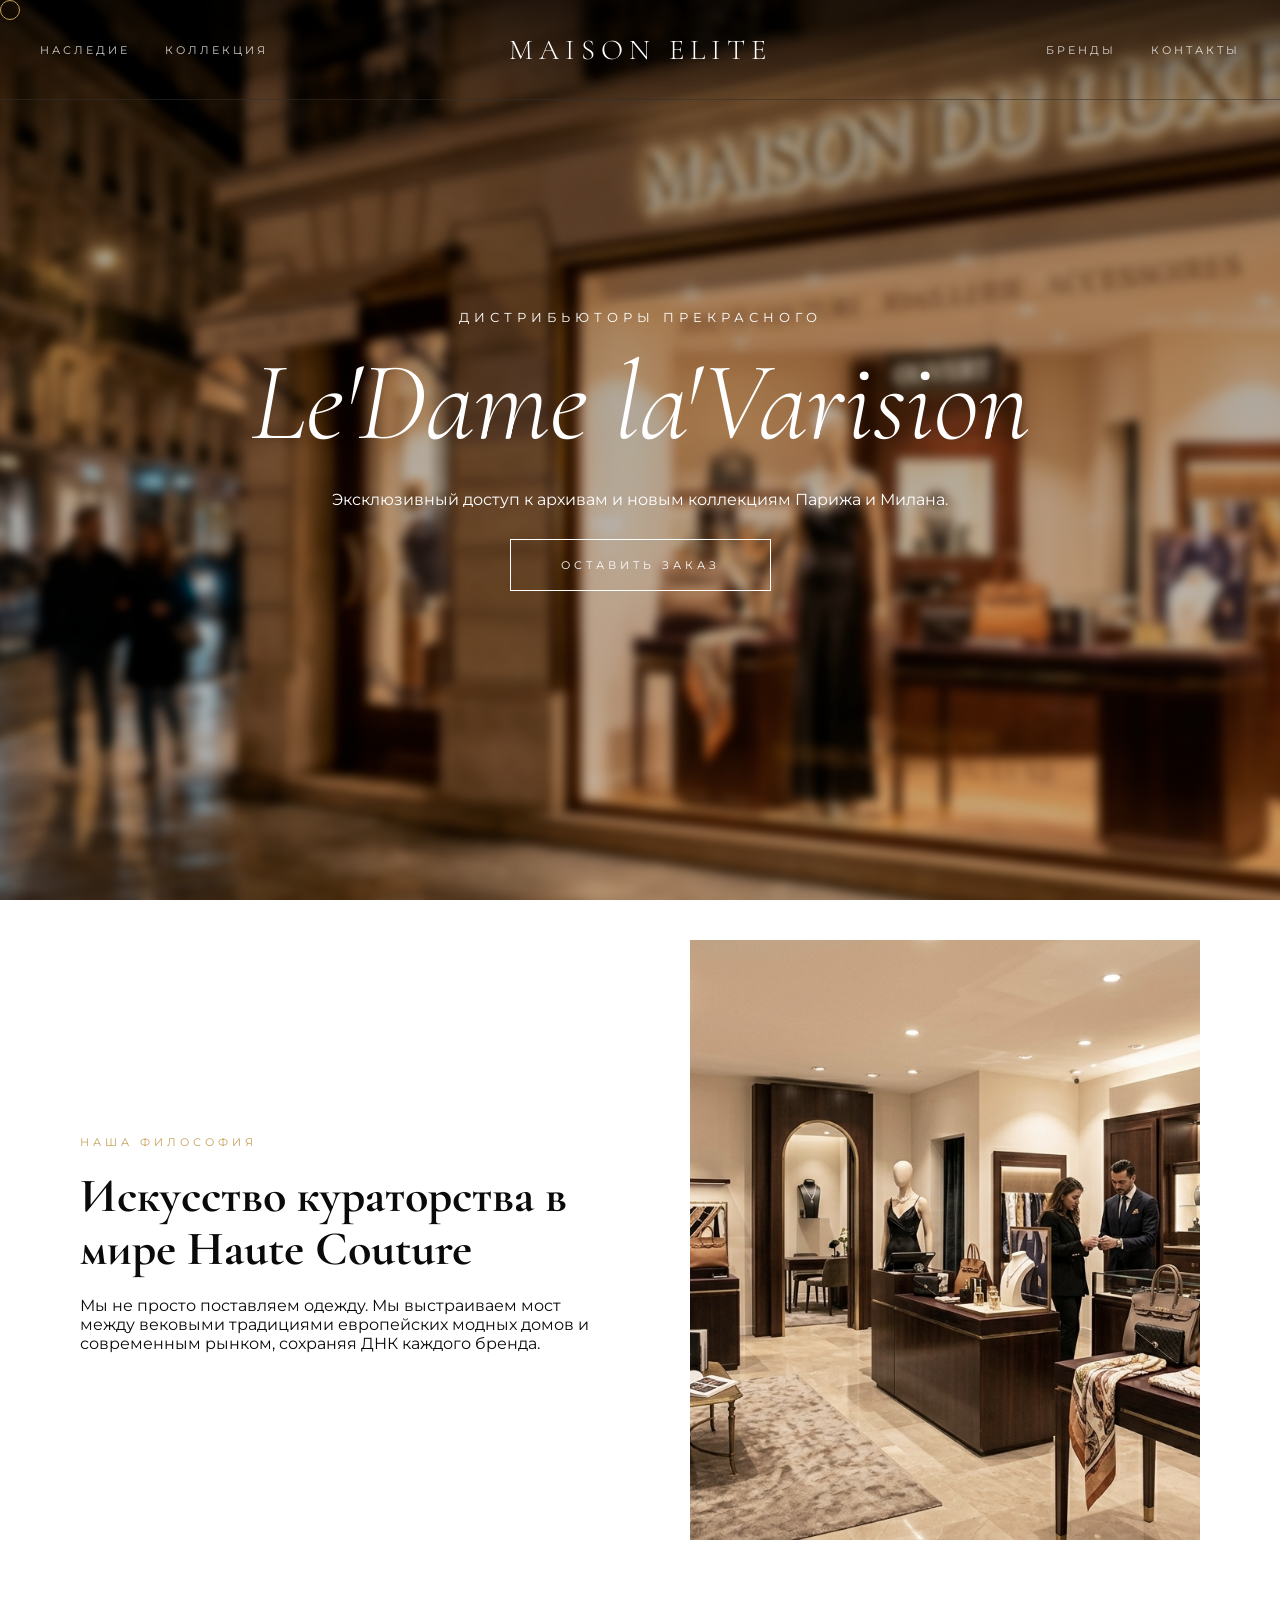
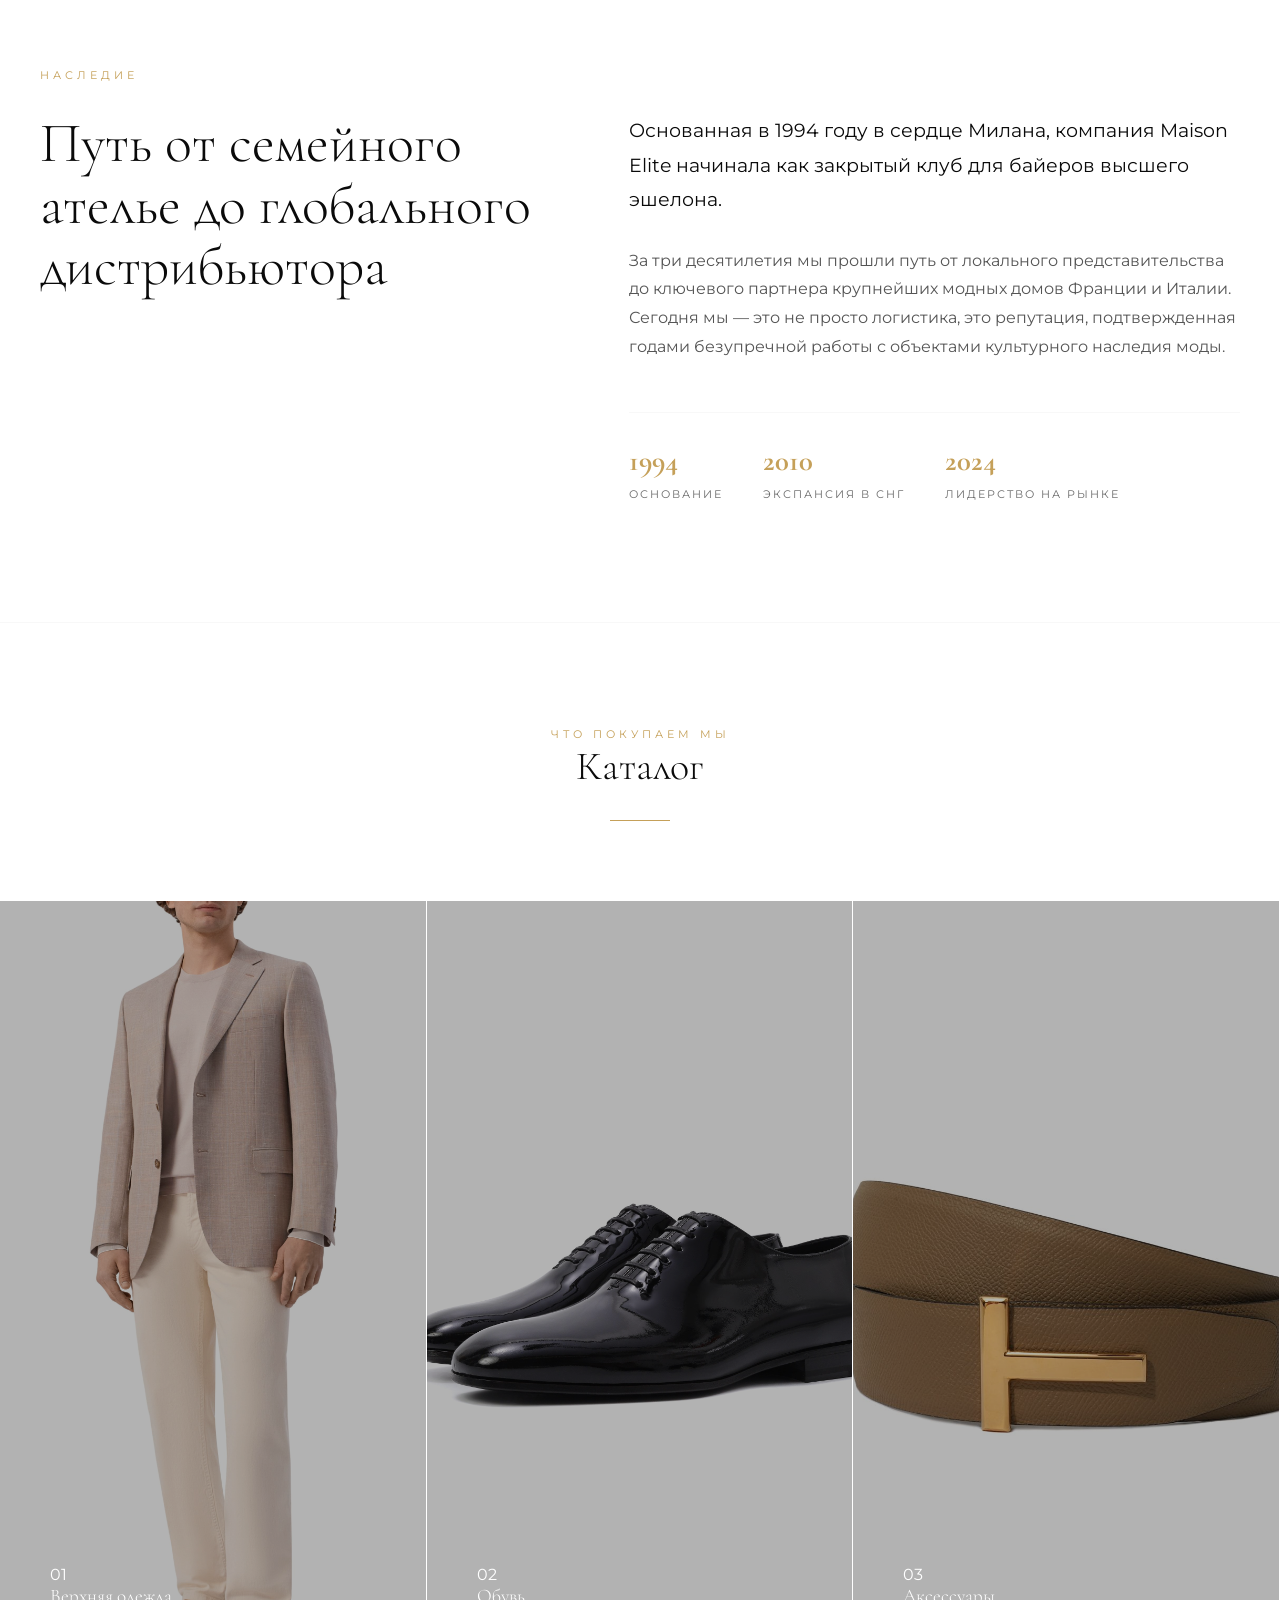
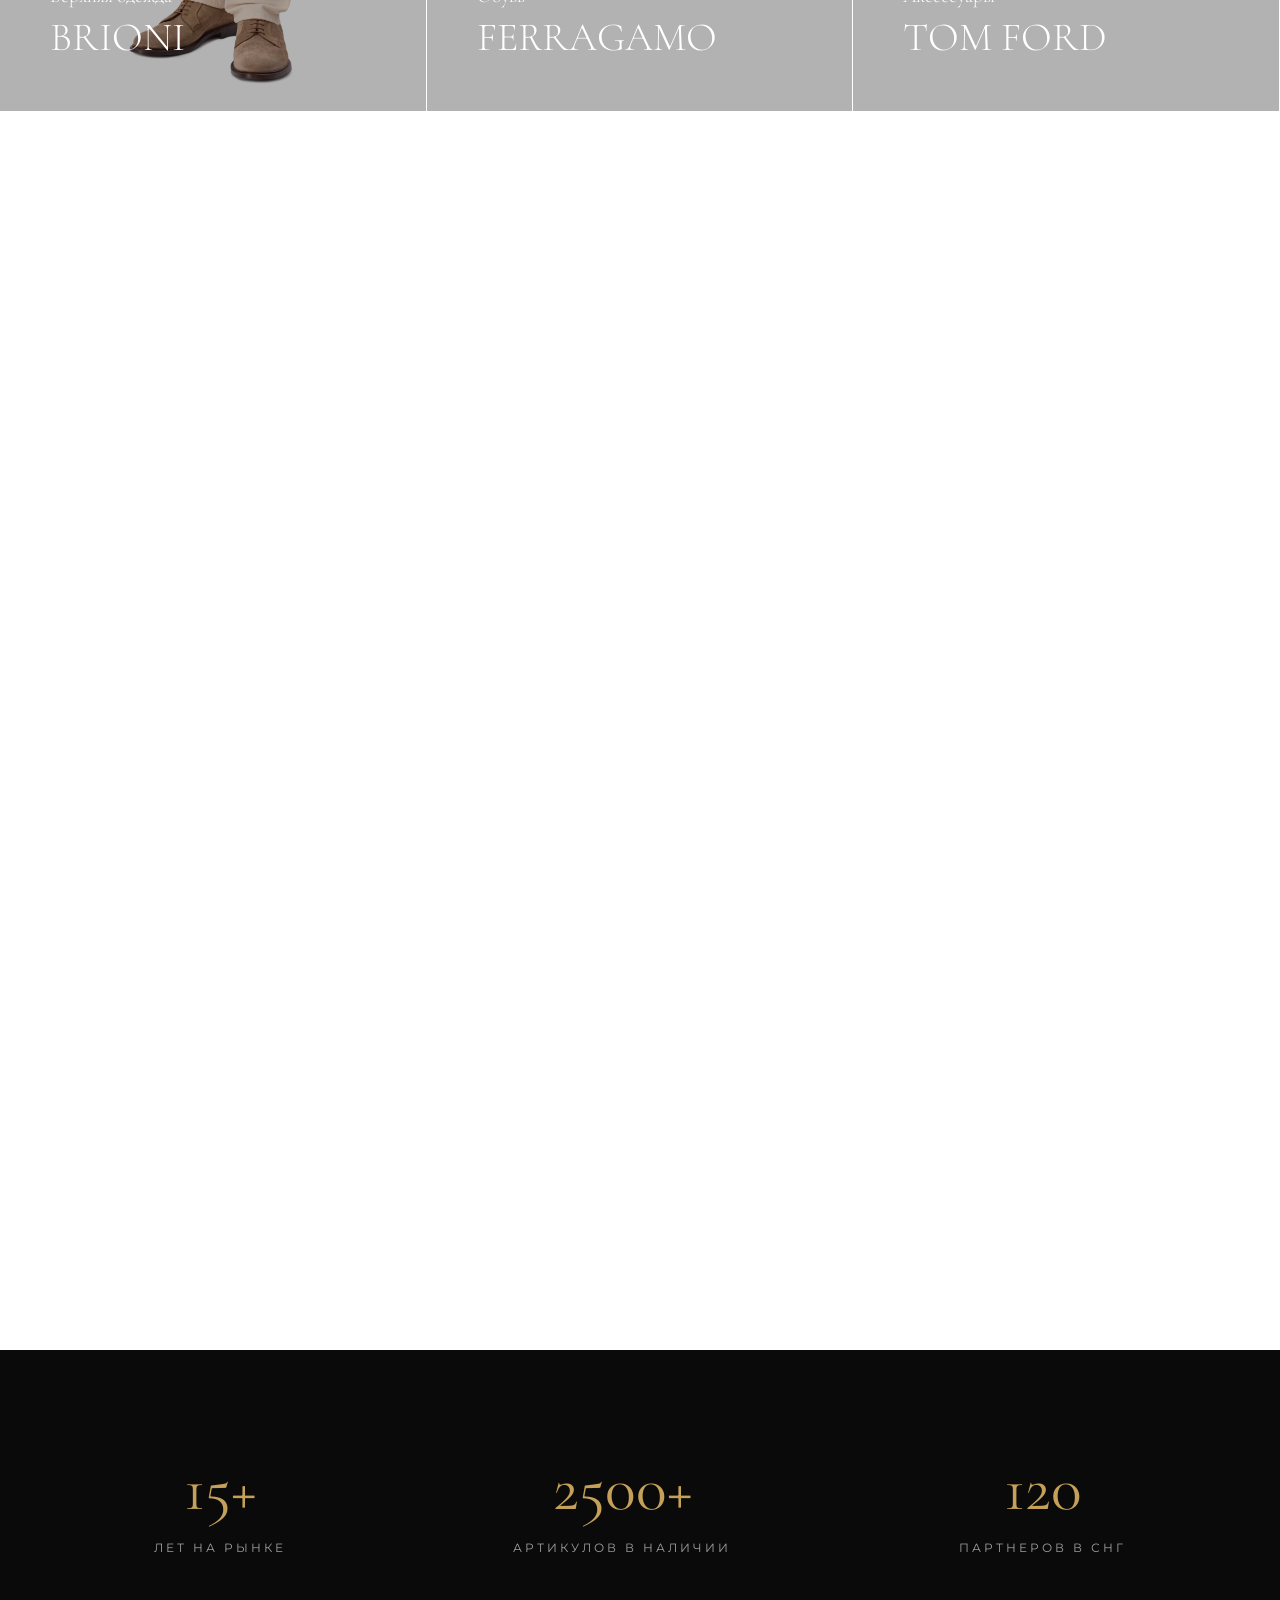
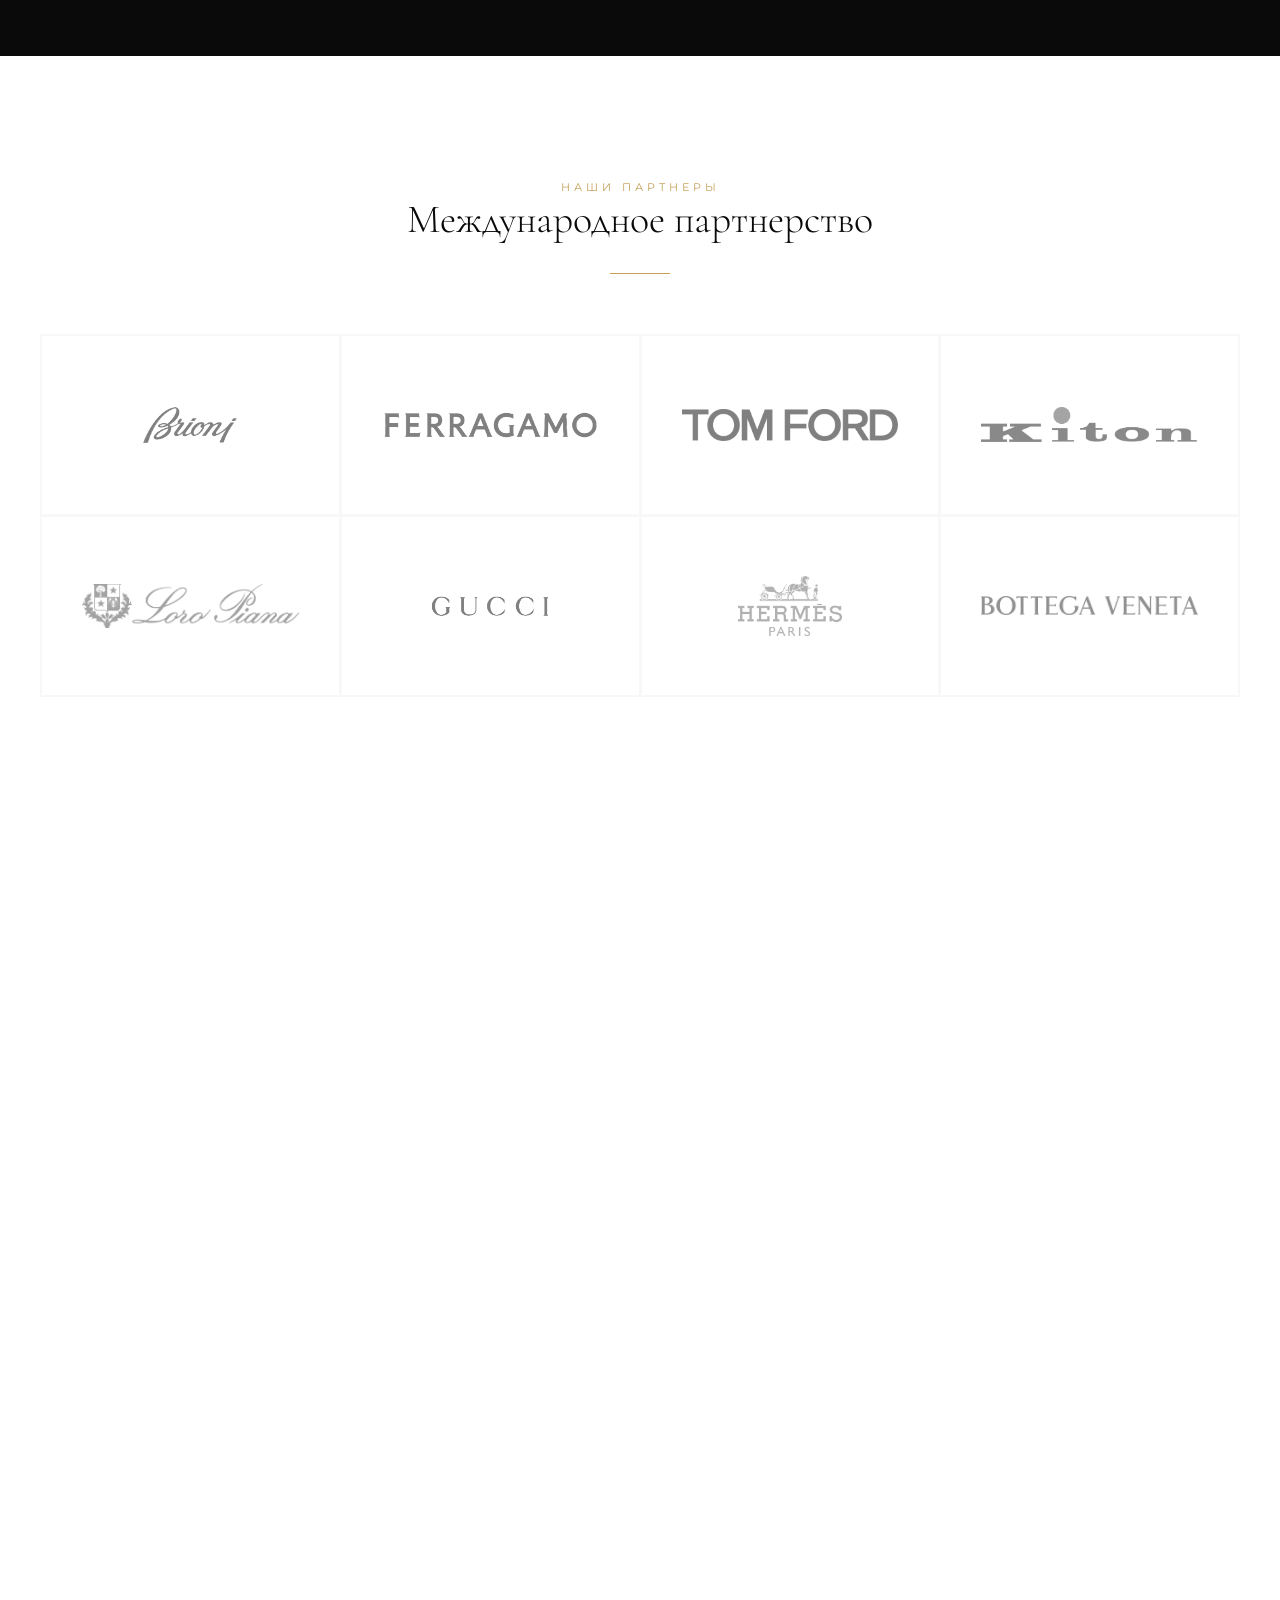
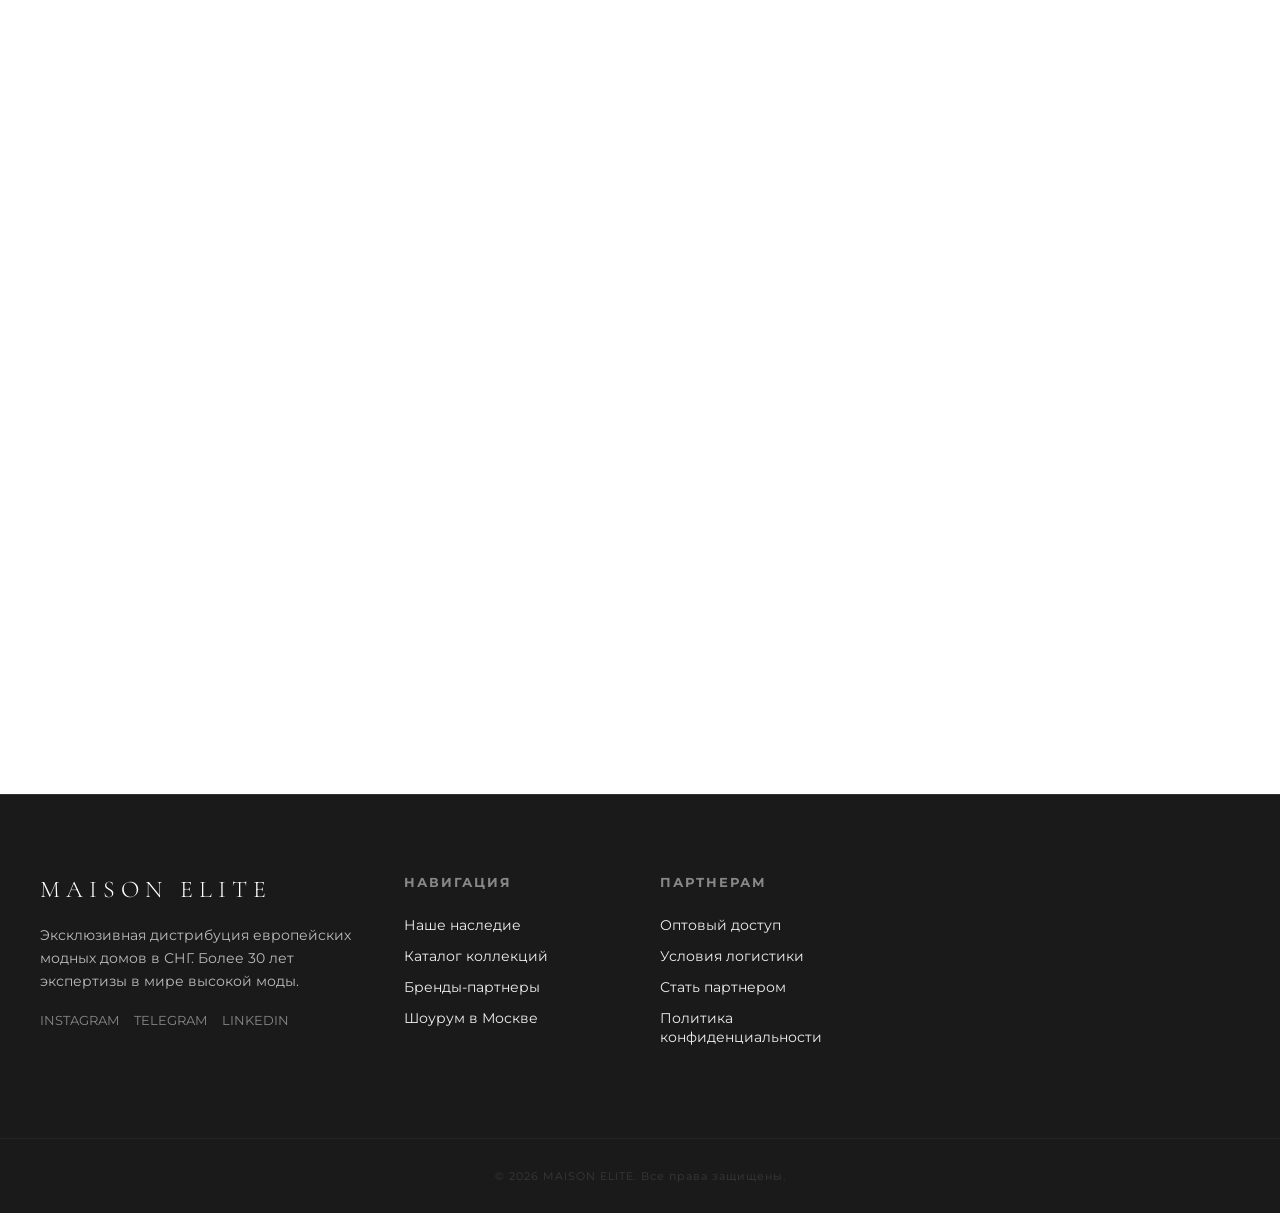
==== index.html @ f73a72f4 "added a phone link" ====
<!DOCTYPE html>
<html lang="ru">
<head>
    <meta charset="UTF-8">
    <meta name="viewport" content="width=device-width, initial-scale=1.0">
    <title>MAISON ELITE | Haute Couture Distribution</title>
    <link rel="stylesheet" href="css/style.css">
    <link href="https://fonts.googleapis.com/css2?family=Cormorant+Garamond:ital,wght@0,300;0,500;1,300&family=Montserrat:wght@200;300;400&display=swap" rel="stylesheet">
</head>
<body>

    <div class="cursor"></div>

<header class="header">
    <nav class="nav container">
        <div class="burger" id="burger">
            <span></span>
            <span></span>
        </div>

        <div class="nav-side nav-left-side">
            <a href="#heritage" class="nav-link">Наследие</a>
            <a href="#collections" class="nav-link">Коллекция</a>
        </div>
        
        <a href="#" class="logo">MAISON ELITE</a>
        
        <div class="nav-side nav-right-side">
            <a href="#brands" class="nav-link">Бренды</a>
            <a href="#contact-info" class="nav-link">Контакты</a>
        </div>

        <div class="mobile-menu" id="nav-menu">
            <a href="#heritage" class="nav-link">Наследие</a>
            <a href="#collections" class="nav-link">Коллекция</a>
            <a href="#brands" class="nav-link">Бренды</a>
            <a href="#contact-info" class="nav-link">Контакты</a>
        </div>
    </nav>
</header>

    <section class="hero">
        <div class="hero-bg"></div>
        <div class="hero-content">
            <span class="reveal-text">Дистрибьюторы прекрасного</span>
            <h1>Le'Dame la'Varision</h1>
            <p>Эксклюзивный доступ к архивам и новым коллекциям Парижа и Милана.</p>
            <a href="#contact" class="btn-outline">Оставить заказ</a>
        </div>
    </section>

    <section class="story container fade-in">
        <div class="story-grid">
            <div class="story-text">
                <span class="label">Наша философия</span>
                <h2>Искусство кураторства в мире Haute Couture</h2>
                <p>Мы не просто поставляем одежду. Мы выстраиваем мост между вековыми традициями европейских модных домов и современным рынком, сохраняя ДНК каждого бренда.</p>
            </div>
            <div class="story-image">
                <img src="img/showroom.png" alt="Fashion Atelier">
            </div>
        </div>
    </section>
    <section class="heritage fade-in" id="heritage">
        <div class="container">
            <div class="heritage-content">
                <span class="label">Наследие</span>
                <div class="heritage-grid">
                    <div class="heritage-title">
                        <h2>Путь от семейного ателье до глобального дистрибьютора</h2>
                    </div>
                    <div class="heritage-text">
                        <p class="lead">Основанная в 1994 году в сердце Милана, компания Maison Elite начинала как закрытый клуб для байеров высшего эшелона.</p>
                        <p>За три десятилетия мы прошли путь от локального представительства до ключевого партнера крупнейших модных домов Франции и Италии. Сегодня мы — это не просто логистика, это репутация, подтвержденная годами безупречной работы с объектами культурного наследия моды.</p>
                        <div class="heritage-years">
                            <div class="year-item">
                                <strong>1994</strong>
                                <span>Основание</span>
                            </div>
                            <div class="year-item">
                                <strong>2010</strong>
                                <span>Экспансия в СНГ</span>
                            </div>
                            <div class="year-item">
                                <strong>2024</strong>
                                <span>Лидерство на рынке</span>
                            </div>
                        </div>
                    </div>
                </div>
            </div>
        </div>
    </section>

    <section class="catalog-header container fade-in">
        <div class="section-title">
            <span class="label">ЧТО ПОКУПАЕМ МЫ</span>
            <h2>Каталог</h2>
            <div class="line"></div>
        </div>
    </section>

    <section id="collections" class="collections">
        <div class="collection-item">
            <div class="col-info">
                <span>01</span>
                <h2>Верхняя одежда</h2>
                <h3>Brioni</h3>
            </div>
            <div class="col-img" style="background-image: url('img/BrioniCostume01.jpg');"></div>
        </div>
        <div class="collection-item">
            <div class="col-info">
                <span>02</span>
                <h2>Обувь</h2>
                <h3>Ferragamo</h3>
            </div>
            <div class="col-img" style="background-image: url('img/FerragamoShoes.jpg');"></div>
        </div>
        <div class="collection-item">
            <div class="col-info">
                <span>03</span>
                <h2>Аксессуары</h2>
                <h3>Tom Ford</h3>
            </div>
            <div class="col-img" style="background-image: url('img/TomFortUdavka.jpg');"></div>
        </div>
    </section>

    <section class="services container fade-in">
                <div class="section-title">
            <span class="label">Преимущества</span>
            <h2>Причины выбрать нас</h2>
            <div class="line"></div>
        </div>
        <div class="services-grid">
            <div class="service-card">
                <span class="service-icon">П</span>
                <h4>Подлинность</h4>
                <p>Прямые контракты и 100% гарантия подлинности каждой единицы товара из последних коллекций.</p>
            </div>
            <div class="service-card">
                <span class="service-icon">Л</span>
                <h4>Логистика</h4>
                <p>Собственная логистическая сеть: бережная доставка из Европы до вашего склада за 14 дней.</p>
            </div>
            <div class="service-card">
                <span class="service-icon">П</span>
                <h4>Поддержка</h4>
                <p>Персональный байер-менеджер и помощь в формировании ассортиментной матрицы для вашего бутика.</p>
            </div>
        </div>
    </section>
    <section class="testimonials container fade-in">
        <div class="section-title">
            <span class="label">B2B Репутация</span>
            <h2>Отзывы наших партнеров</h2>
            <div class="line"></div>
        </div>
        <div class="testimonials-grid">
            <div class="testimonial-card">
                <div class="quote-icon">“</div>
                <p class="testimonial-text">Сотрудничаем с Maison Elite более пяти лет. Для нашего бутика критически важна скорость поставки новых коллекций и безупречное состояние товара. Команда ни разу не подвела по срокам.</p>
                <div class="testimonial-author">
                    <strong>Александр Верник</strong>
                    <span>CEO, Boutique de Luxe (Алматы)</span>
                </div>
            </div>

            <div class="testimonial-card">
                <div class="quote-icon">“</div>
                <p class="testimonial-text">Maison Elite — единственный дистрибьютор, предоставивший нам полный прозрачный цикл документов по архивам Tom Ford. Это уровень доверия, который редко встретишь на текущем рынке.</p>
                <div class="testimonial-author">
                    <strong>Елена Громова</strong>
                    <span>Байер, Fashion Avenue (Москва)</span>
                </div>
            </div>

            <div class="testimonial-card">
                <div class="quote-icon">“</div>
                <p class="testimonial-text">Благодаря персональному сопровождению мы смогли полностью перестроить ассортиментную матрицу. Продажи выросли на 40% за первый сезон работы по контракту.</p>
                <div class="testimonial-author">
                    <strong>Марк Штольц</strong>
                    <span>Владелец сети Elegance (Минск)</span>
                </div>
            </div>
        </div>
    </section>
    <section class="stats fade-in">
        <div class="container stats-wrapper">
            <div class="stat-item">
                <span class="stat-num">15+</span>
                <span class="stat-desc">Лет на рынке</span>
            </div>
            <div class="stat-item">
                <span class="stat-num">2500+</span>
                <span class="stat-desc">Артикулов в наличии</span>
            </div>
            <div class="stat-item">
                <span class="stat-num">120</span>
                <span class="stat-desc">Партнеров в СНГ</span>
            </div>
        </div>
    </section>

    <section class="brands container fade-in" id="brands">
        <div class="section-title">
            <span class="label">Наши партнеры</span>
            <h2>Международное партнерство</h2>
            <div class="line"></div>
        </div>
        <div class="brand-grid">
            <div class="brand-item">
                <img src="img/Logos/BrioniLogo.png" alt="Brioni" class="brand-logo">
            </div>
            <div class="brand-item">
                <img src="img/Logos/FerragamoLogo.png" alt="Ferragamo" class="brand-logo">
            </div>
            <div class="brand-item">
                <img src="img/Logos/TomFortLogo.png" alt="Tom Ford" class="brand-logo">
            </div>
            <div class="brand-item">
                <img src="img/Logos/KitonLogo.png" alt="Kiton" class="brand-logo">
            </div>
            <div class="brand-item">
                <img src="img/Logos/LoroPianaLogo.png" alt="Loro Piana" class="brand-logo">
            </div>
            <div class="brand-item">
                <img src="img/Logos/GucciLogo.png" alt="Gucci" class="brand-logo">
            </div>
            <div class="brand-item">
                <img src="img/Logos/LogoHermes.png" alt="Hermes" class="brand-logo">
            </div>
            <div class="brand-item">
                <img src="img/Logos/BottegaVenetaLogo.png" alt="Bottega Veneta" class="brand-logo">
            </div>
        </div>
    </section>
    <section id="contact-info" class="contacts container fade-in">
        <div class="contacts-grid">
            <div class="contacts-details">
                <span class="label">ШОУРУМ</span>
                <h2>Ждем вас в Москве</h2>
                <div class="contact-item-box">
                    <strong>Адрес</strong>
                    <p>ТЦ «Европолис», просп. Мира, 211, корп. 2, Москва</p>
                </div>
                <div class="contact-item-box">
                    <strong>Режим работы</strong>
                    <p>Ежедневно с 11:00 до 22:00</p>
                </div>
                <div class="contact-item-box">
                    <strong>Связь</strong>
                    <p><a href="tel:+79990000000" style="color: black; text-decoration: none;">+7 (999) 000-00-00</a><br>concierge@maison-elite.ru</p>
                </div>
            </div>
            <div class="map-wrapper">
                <div id="map" style="width: 100%; height: 100%;">
                    <script type="text/javascript" charset="utf-8" async src="https://api-maps.yandex.ru/services/constructor/1.0/js/?um=constructor%3A1226c06dd0ace6f4ce10243c6770631262b937975e9dd9e2a458d444d99174b7&amp;width=1025&amp;height=500&amp;lang=ru_RU&amp;scroll=true"></script>
                </div>
            </div>
        </div>
    </section>
    <section class="cta-section fade-in">
    <div class="cta-bg" style="background-image: url('img/cta_bg.png');"></div>
    <div class="container cta-content">
        <span class="label" style="color: var(--white);">Присоединиться к элите</span>
        <h2>Готовы расширить границы вашего бизнеса?</h2>
        <p>Станьте официальным партнером Maison Elite и получите доступ к эксклюзивным коллекциям текущего сезона</p>
        <button id="open-modal" class="btn-outline main-cta">
            Стать партнером
        </button>
    </div>
</section>
<footer class="footer">
        <div class="container footer-content">
            <div class="footer-column info">
                <a href="#" class="logo">MAISON ELITE</a>
                <p>Эксклюзивная дистрибуция европейских модных домов в СНГ. Более 30 лет экспертизы в мире высокой моды.</p>
                <div class="social-links">
                    <a href="#">Instagram</a>
                    <a href="#">Telegram</a>
                    <a href="#">LinkedIn</a>
                </div>
            </div>

            <div class="footer-column links">
                <h4>Навигация</h4>
                <ul>
                    <li><a href="#heritage">Наше наследие</a></li>
                    <li><a href="#collections">Каталог коллекций</a></li>
                    <li><a href="#brands">Бренды-партнеры</a></li>
                    <li><a href="#contact-info">Шоурум в Москве</a></li>
                </ul>
            </div>

            <div class="footer-column links">
                <h4>Партнерам</h4>
                <ul>
                    <li><a href="#contact">Оптовый доступ</a></li>
                    <li><a href="#">Условия логистики</a></li>
                    <li><a href="#">Стать партнером</a></li>
                    <li><a href="#">Политика конфиденциальности</a></li>
                </ul>
            </div>
        </div>

        <div class="footer-bottom">
            <div class="container">
                <p>&copy; 2026 MAISON ELITE. Все права защищены.</p>
            </div>
        </div>
    </footer>

    <div class="modal-overlay" id="modal-overlay">
    <div class="modal-content">
        <button class="modal-close" id="modal-close">&times;</button>
        <span class="label">Форма регистрации</span>
        <h2 style="font-family: var(--serif); margin-bottom: 30px;">Стать партнером</h2>
        
        <form class="modal-form">
            <input type="text" placeholder="Фамилия" required>
            <input type="text" placeholder="Имя" required>
            <input type="text" placeholder="Отчество" required>
            <input type="email" placeholder="Электронная почта" required>
            <input type="text" placeholder="ОГРН или номер ИП" required>
            
            <div class="checkbox-wrapper">
                <input type="checkbox" id="fz152" required>
                <label for="fz152">Согласен на обработку персональных данных (152-ФЗ)</label>
            </div>
            
            <button type="submit" class="btn-outline" style="background: var(--black); width: 100%;">Отправить данные</button>
        </form>
    </div>
</div>
</body>
    <script src="js/script.js"></script>
</html>
---- css/style.css ----
:root {
    --black: #0a0a0a;
    --white: #ffffff;
    --gold: #c5a059;
    --gray: #f8f8f8;
    --border: rgba(0,0,0,0.1);
    --serif: 'Cormorant Garamond', serif;
    --sans: 'Montserrat', sans-serif;
}

* {
    margin: 0;
    padding: 0;
    box-sizing: border-box;
    cursor: none;
}

html {
    scroll-behavior: smooth;
}

body {
    background-color: var(--white);
    color: var(--black);
    font-family: var(--sans);
    overflow-x: hidden;
}

.container {
    max-width: 1400px;
    margin: 0 auto;
    padding: 0 40px;
}

/* Custom Cursor */
.cursor {
    width: 20px;
    height: 20px;
    border: 1px solid var(--gold);
    border-radius: 50%;
    position: fixed;
    pointer-events: none;
    z-index: 9999;
    transition: transform 0.1s ease;
}

/* Header */
.header {
    height: 100px;
    display: flex;
    align-items: center;
    position: fixed;
    width: 100%;
    z-index: 1000;
    border-bottom: 1px solid rgba(255,255,255,0.1);
    background: linear-gradient(to bottom, rgba(0,0,0,0.5), transparent);
}

/* Навигация десктоп */
.nav {
    display: flex;
    justify-content: space-between;
    align-items: center;
    width: 100%;
}
.nav-side {
    display: flex;
    align-items: center;
    flex: 1; /* Распределяет пространство поровну слева и справа */
}

.nav-right-side {
    justify-content: flex-end; /* Прижимает правые ссылки к правому краю */
}

.nav-left-side .nav-link {
    padding-left: 0;
    padding-right: 35px; /* Отступ справа для левых ссылок */
}

.nav-right-side .nav-link {
    padding-left: 35px; /* Отступ слева для правых ссылок */
}

.logo {
    font-family: var(--serif);
    font-size: 1.8rem;
    letter-spacing: 6px;
    text-decoration: none;
    color: var(--white);
    font-weight: 300;
}

.nav-link {
    color: var(--white);
    text-decoration: none;
    text-transform: uppercase;
    font-size: 0.7rem;
    letter-spacing: 3px;
    opacity: 0.8;
    transition: 0.3s;
    padding-left: 35px;
}

.nav-link:hover { opacity: 1; }

/* Базовые правки навигации */
.burger {
    display: none;
    cursor: pointer;
    flex-direction: column;
    gap: 6px;
    z-index: 1001;
}

.burger span {
    display: block;
    width: 25px;
    height: 1px;
    background-color: #fff;
    transition: 0.3s;
}

.mobile-menu {
    display: none;
}

/* Адаптив (992px и ниже) */
@media (max-width: 992px) {
    .nav-left-side, .nav-right-side {
        display: none; /* Скрываем раздельные части */
    }

    .burger {
        display: flex;
        order: 1;
    }

    .logo {
        order: 2;
        margin: 0 auto;
        transform: translateX(-20px); /* Компенсация ширины бургера для центровки */
    }

    .mobile-menu {
        display: flex;
        position: fixed;
        top: 0;
        right: -100%;
        width: 100%;
        height: 100vh;
        background: var(--black);
        flex-direction: column;
        align-items: center;
        justify-content: center;
        gap: 30px;
        transition: 0.5s cubic-bezier(0.16, 1, 0.3, 1);
        z-index: 1000;
    }

    .mobile-menu.active {
        right: 0;
    }

    .mobile-menu .nav-link {
        font-size: 1.5rem;
        padding: 0;
        opacity: 1;
        font-family: var(--serif);
    }
}

/* Hero */
.hero {
    height: 100vh;
    display: flex;
    align-items: center;
    justify-content: center;
    text-align: center;
    color: var(--white);
    position: relative;
    overflow: hidden;
}

.hero-bg {
    position: absolute;
    top: 0; left: 0; width: 100%; height: 100%;
    background: linear-gradient(rgba(0,0,0,0.4), rgba(0,0,0,0.2)), 
                url('../img/main.png') no-repeat center center/cover;
    transform: scale(1.1);
}

.hero-content {
    position: relative;
    z-index: 2;
}

.hero-content h1 {
    font-family: var(--serif);
    font-size: clamp(3rem, 10vw, 7rem);
    font-weight: 300;
    font-style: italic;
    margin-bottom: 20px;
}

.reveal-text {
    display: block;
    text-transform: uppercase;
    letter-spacing: 5px;
    font-size: 0.8rem;
    margin-bottom: 10px;
}

.btn-outline {
    margin-top: 30px;
    display: inline-block;
    padding: 18px 50px;
    border: 1px solid var(--white);
    color: var(--white);
    text-decoration: none;
    text-transform: uppercase;
    font-size: 0.7rem;
    letter-spacing: 4px;
    transition: 0.4s;
}

.btn-outline:hover {
    background: var(--white);
    color: var(--black);
}

/* Story Section */
.story {
    padding-top: 40px;
    padding-left: 80px;
    padding-right: 80px;
}

.story-grid {
    display: grid;
    grid-template-columns: 1fr 1fr;
    gap: 100px;
    align-items: center;
}

.story-text h2 {
    font-family: var(--serif);
    font-size: 3rem;
    line-height: 1.1;
    margin: 20px 0;
}

.label {
    text-transform: uppercase;
    font-size: 0.7rem;
    color: var(--gold);
    letter-spacing: 4px;
}

.story-image img {
    width: 100%;
    height: 600px;
    object-fit: cover;
    filter: grayscale(20%);
}

/* Catalog Header */
.catalog-header {
    padding: 100px 40px 50px;
    text-align: center;
}

/* Collections Grid */
.collections {
    display: flex;
    height: 90vh;
}

.collection-item {
    flex: 1;
    position: relative;
    overflow: hidden;
    border-right: 1px solid rgba(255,255,255,0.1);
    transition: all 0.8s cubic-bezier(0.16, 1, 0.3, 1);
}

.collection-item:hover { flex: 1.5; }

.col-img {
    position: absolute;
    width: 100%; height: 100%;
    background-size: cover;
    background-position: center;
    filter: brightness(0.7);
    transition: 1.2s;
}

.collection-item:hover .col-img { transform: scale(1.05); filter: brightness(0.9); }

.col-info {
    position: absolute;
    bottom: 50px; left: 50px;
    z-index: 10;
    color: white;
}

.col-info h2 { font-family: var(--serif); font-size: 1.2rem; font-weight: 300; margin-bottom: 5px; }
.col-info h3 { font-family: var(--serif); font-size: 2.5rem; font-weight: 300; text-transform: uppercase; }

/* Services Section */
.services {
    padding: 80px 40px;
}

.services-grid {
    display: grid;
    grid-template-columns: repeat(3, 1fr);
    gap: 80px;
}

.service-card {
    text-align: center;
}

.service-icon {
    font-family: var(--serif);
    font-size: 2.5rem;
    color: var(--gold);
    margin-bottom: 25px;
    display: block;
}

.service-card h4 {
    text-transform: uppercase;
    letter-spacing: 2px;
    margin-bottom: 20px;
    font-weight: 400;
}

.service-card p {
    font-size: 0.9rem;
    color: #666;
    line-height: 1.8;
}

/* Stats Section */
.stats {
    background: var(--black);
    color: var(--white);
    padding: 100px 0;
}

.stats-wrapper {
    display: flex;
    justify-content: space-around;
}

.stat-item {
    text-align: center;
}

.stat-num {
    display: block;
    font-family: var(--serif);
    font-size: 4rem;
    color: var(--gold);
    margin-bottom: 10px;
}

.stat-desc {
    text-transform: uppercase;
    font-size: 0.75rem;
    letter-spacing: 3px;
    opacity: 0.6;
}

/* Brands */
.brands { padding: 120px 40px; text-align: center; }
.section-title h2 { font-family: var(--serif); font-size: 2.5rem; font-weight: 300; }
.section-title .line { width: 60px; height: 1px; background: var(--gold); margin: 30px auto; }

.brand-grid {
    display: grid;
    grid-template-columns: repeat(4, 1fr);
    margin-top: 60px;
}

.brand-item {
    padding: 60px 20px;
    border: 1px solid var(--gray);
    font-family: var(--serif);
    font-size: 1.1rem;
    color: #999;
    transition: 0.4s;
    letter-spacing: 2px;
}

.brand-item:hover { color: var(--black); background: var(--gray); }

/* Footer */
.footer {
    background-color: #1a1a1a;
    color: #fff;
    padding: 80px 0 30px;
    border-top: 1px solid #333;
}

.footer-content {
    display: grid;
    grid-template-columns: 1.5fr 1fr 1fr 1.5fr;
    gap: 40px;
    margin-bottom: 60px;
}

.footer-column h4 {
    font-family: 'Montserrat', sans-serif;
    font-size: 0.8rem;
    text-transform: uppercase;
    letter-spacing: 2px;
    margin-bottom: 25px;
    color: #888;
}

.footer-column .logo {
    font-size: 1.5rem;
    color: #fff;
    margin-bottom: 20px;
    display: block;
}

.footer-column p {
    font-size: 0.9rem;
    line-height: 1.6;
    color: #bbb;
}

.footer-column ul {
    list-style: none;
    padding: 0;
}

.footer-column ul li {
    margin-bottom: 12px;
}

.footer-column ul li a {
    color: #eee;
    text-decoration: none;
    font-size: 0.9rem;
    transition: color 0.3s;
}

.footer-column ul li a:hover {
    color: var(--gold, #c5a059); /* Если у вас есть переменная для золотого цвета */
}

.social-links {
    margin-top: 20px;
    display: flex;
    gap: 15px;
}

.social-links a {
    color: #888;
    font-size: 0.8rem;
    text-decoration: none;
    text-transform: uppercase;
}

.footer-bottom {
    border-top: 1px solid #333;
    padding-top: 30px;
    text-align: center;
    font-size: 0.8rem;
    color: #666;
}

/* Адаптив для футера */
@media (max-width: 992px) {
    .footer-content {
        grid-template-columns: 1fr 1fr;
    }
}

@media (max-width: 576px) {
    .footer-content {
        grid-template-columns: 1fr;
    }
}

.footer h3 { font-family: var(--serif); font-size: 2.5rem; font-weight: 300; margin-bottom: 15px; }

.contact-form {
    margin: 60px auto;
    max-width: 500px;
    display: flex;
    flex-direction: column;
    gap: 30px;
}

.contact-form input {
    background: transparent;
    border: none;
    border-bottom: 1px solid #333;
    padding: 15px;
    color: white;
    text-align: center;
    font-family: var(--sans);
    outline: none;
    transition: 0.3s;
}

.contact-form input:focus { border-bottom-color: var(--gold); }

.contact-form button {
    background: var(--gold);
    border: none;
    padding: 20px;
    color: white;
    text-transform: uppercase;
    letter-spacing: 3px;
    cursor: pointer;
    transition: 0.4s;
}
/* Heritage Section */
.heritage {
    padding: 120px 0;
    background-color: var(--white);
    border-bottom: 1px solid var(--gray);
}

.heritage-grid {
    display: grid;
    grid-template-columns: 1fr 1.2fr;
    gap: 80px;
    margin-top: 30px;
}

.heritage-title h2 {
    font-family: var(--serif);
    font-size: 3.5rem;
    line-height: 1.1;
    font-weight: 300;
}

.heritage-text p {
    font-size: 1rem;
    line-height: 1.8;
    color: #555;
    margin-bottom: 20px;
}

.heritage-text .lead {
    font-size: 1.2rem;
    color: var(--black);
    font-weight: 400;
    margin-bottom: 30px;
}

.heritage-years {
    display: flex;
    gap: 40px;
    margin-top: 50px;
    padding-top: 30px;
    border-top: 1px solid var(--gray);
}

.year-item strong {
    display: block;
    font-family: var(--serif);
    font-size: 1.8rem;
    color: var(--gold);
    margin-bottom: 5px;
}

.year-item span {
    text-transform: uppercase;
    font-size: 0.7rem;
    letter-spacing: 2px;
    opacity: 0.6;
}

/* Адаптив для Heritage */
@media (max-width: 992px) {
    .heritage-grid {
        grid-template-columns: 1fr;
        gap: 40px;
    }
    .heritage-title h2 {
        font-size: 2.5rem;
    }
    .heritage-years {
        flex-wrap: wrap;
        gap: 30px;
    }
}
/* Контакты и Карта */
.contacts {
    padding: 120px 40px;
    border-top: 1px solid var(--gray);
}

.contacts-grid {
    display: grid;
    grid-template-columns: 1fr 1.5fr;
    gap: 80px;
    align-items: center;
}

.contacts-details h2 {
    font-family: var(--serif);
    font-size: 3rem;
    font-weight: 300;
    margin: 20px 0 40px;
}

.contact-item-box {
    margin-bottom: 30px;
}

.contact-item-box strong {
    display: block;
    text-transform: uppercase;
    font-size: 0.7rem;
    letter-spacing: 2px;
    color: var(--gold);
    margin-bottom: 8px;
}

.contact-item-box p {
    font-size: 1rem;
    line-height: 1.6;
    color: var(--black);
}

.map-wrapper {
    height: 500px;
    position: relative;
    overflow: hidden;
    /* Эффект стилизации карты под Luxury стиль */
    filter: grayscale(1) invert(0.9) contrast(1.2); 
    transition: filter 0.5s ease;
}

.map-wrapper:hover {
    filter: grayscale(0.5) invert(0) contrast(1);
}

/* Адаптив для контактов */
@media (max-width: 992px) {
    .contacts-grid {
        grid-template-columns: 1fr;
        gap: 50px;
    }
    
    .map-wrapper {
        height: 350px;
    }
    
    .contacts-details h2 {
        font-size: 2.2rem;
    }
}
/* Brands Section Redesign */
.brands {
    padding: 120px 40px;
    text-align: center;
}

.brand-grid {
    display: grid;
    /* Делаем 4 колонки, которые на планшетах станут 2, а на мобилках 1 */
    grid-template-columns: repeat(4, 1fr);
    gap: 1px; /* Тонкая линия разделения */
    background-color: var(--gray); /* Цвет линий сетки */
    border: 1px solid var(--gray);
    margin-top: 60px;
}

.brand-item {
    background-color: var(--white);
    height: 180px;
    display: flex;
    align-items: center;
    justify-content: center;
    padding: 40px;
    transition: all 0.5s ease;
}

.brand-logo {
    max-width: 100%;
    max-height: 60px;
    object-fit: contain;
    /* Начальное состояние: ЧБ и полупрозрачность */
    filter: grayscale(1) opacity(0.5);
    transition: all 0.5s ease;
}

/* Эффект при наведении на ячейку */
.brand-item:hover {
    background-color: #fcfcfc;
    box-shadow: inset 0 0 20px rgba(0,0,0,0.02);
}

/* Эффект для логотипа при наведении */
.brand-item:hover .brand-logo {
    filter: grayscale(0) opacity(1);
    transform: scale(1.05);
}

/* Testimonials Section */
.testimonials {
    padding: 100px 40px;
}

.testimonials-grid {
    display: grid;
    grid-template-columns: repeat(3, 1fr);
    gap: 30px;
    margin-top: 50px;
}

.testimonial-card {
    background: #fdfdfd;
    padding: 40px;
    border: 1px solid var(--gray);
    display: flex;
    flex-direction: column;
    justify-content: space-between;
    transition: transform 0.3s ease, box-shadow 0.3s ease;
}

.testimonial-card:hover {
    transform: translateY(-10px);
    box-shadow: 0 15px 30px rgba(0,0,0,0.05);
}

.quote-icon {
    font-family: var(--serif);
    font-size: 4rem;
    color: var(--gold);
    line-height: 1;
    margin-bottom: 10px;
}

.testimonial-text {
    font-style: italic;
    font-size: 1rem;
    line-height: 1.7;
    color: #444;
    margin-bottom: 30px;
}

.testimonial-author strong {
    display: block;
    font-size: 0.9rem;
    text-transform: uppercase;
    letter-spacing: 1px;
}

.testimonial-author span {
    font-size: 0.8rem;
    color: #888;
}

/* Адаптивность */
@media (max-width: 992px) {
    .testimonials-grid {
        grid-template-columns: 1fr;
    }
    .testimonial-card {
        padding: 30px;
    }
}

/* Адаптив для сетки */
@media (max-width: 992px) {
    .brand-grid {
        grid-template-columns: repeat(2, 1fr);
    }
}

@media (max-width: 480px) {
    .brand-grid {
        grid-template-columns: 1fr;
    }
    .brand-item {
        height: 140px;
    }
}

.contact-form button:hover { background: #b08d4a; }

.footer-bottom { margin-top: 80px; opacity: 0.4; font-size: 0.7rem; letter-spacing: 1px; }

/* Adaptive */
@media (max-width: 992px) {
    .story-grid { grid-template-columns: 1fr; gap: 50px; }
    .collections { flex-direction: column; height: auto; }
    .collection-item { height: 450px; }
    .services-grid { grid-template-columns: 1fr; gap: 60px; }
    .stats-wrapper { flex-direction: column; gap: 60px; }
    .brand-grid { grid-template-columns: repeat(2, 1fr); }
    .nav-side { display: none; }
    * { cursor: auto; }
    .cursor { display: none; }
}

/* Modal Styles */
.modal-overlay {
    position: fixed;
    top: 0; left: 0; width: 100%; height: 100%;
    background: rgba(0,0,0,0.8);
    display: none; /* Скрыто по умолчанию */
    justify-content: center;
    align-items: center;
    z-index: 2000;
    backdrop-filter: blur(5px);
}

.modal-content {
    background: var(--white);
    padding: 60px;
    width: 100%;
    max-width: 500px;
    position: relative;
    animation: modalFadeIn 0.5s ease;
}

@keyframes modalFadeIn {
    from { opacity: 0; transform: translateY(-20px); }
    to { opacity: 1; transform: translateY(0); }
}

.modal-close {
    position: absolute;
    top: 20px; right: 20px;
    background: none; border: none;
    font-size: 2rem; cursor: pointer;
    color: var(--black);
}

.modal-form {
    display: flex;
    flex-direction: column;
    gap: 15px;
}

.modal-form input[type="text"],
.modal-form input[type="email"] {
    width: 100%;
    padding: 12px;
    border: none;
    border-bottom: 1px solid var(--border);
    font-family: var(--sans);
    outline: none;
}

.modal-form input:focus { border-bottom-color: var(--gold); }

.checkbox-wrapper {
    display: flex;
    align-items: flex-start;
    gap: 10px;
    margin: 15px 0;
    font-size: 0.75rem;
    color: #666;
}

.checkbox-wrapper input { margin-top: 3px; }

/* Новая секция CTA */
.cta-section {
    position: relative;
    padding: 150px 0;
    text-align: center;
    color: var(--white);
    overflow: hidden;
    margin: 80px 0;
}

.cta-bg {
    position: absolute;
    top: 0; left: 0; width: 100%; height: 100%;
    background-size: cover;
    background-position: center;
    background-attachment: fixed; /* Эффект параллакса */
    filter: brightness(0.4);
    z-index: 1;
}

.cta-content {
    position: relative;
    z-index: 2;
    max-width: 800px;
    margin: 0 auto;
}

.cta-content h2 {
    font-family: var(--serif);
    font-size: clamp(2.5rem, 5vw, 4rem);
    margin: 25px 0;
    line-height: 1.1;
}

.cta-content p {
    font-size: 1.1rem;
    opacity: 0.8;
    margin-bottom: 40px;
    letter-spacing: 1px;
}

.main-cta {
    background: var(--gold);
    border-color: var(--gold);
    color: var(--white);
    padding: 20px 60px;
    font-weight: 400;
}

.main-cta:hover {
    background: var(--white);
    color: var(--black);
    border-color: var(--white);
}
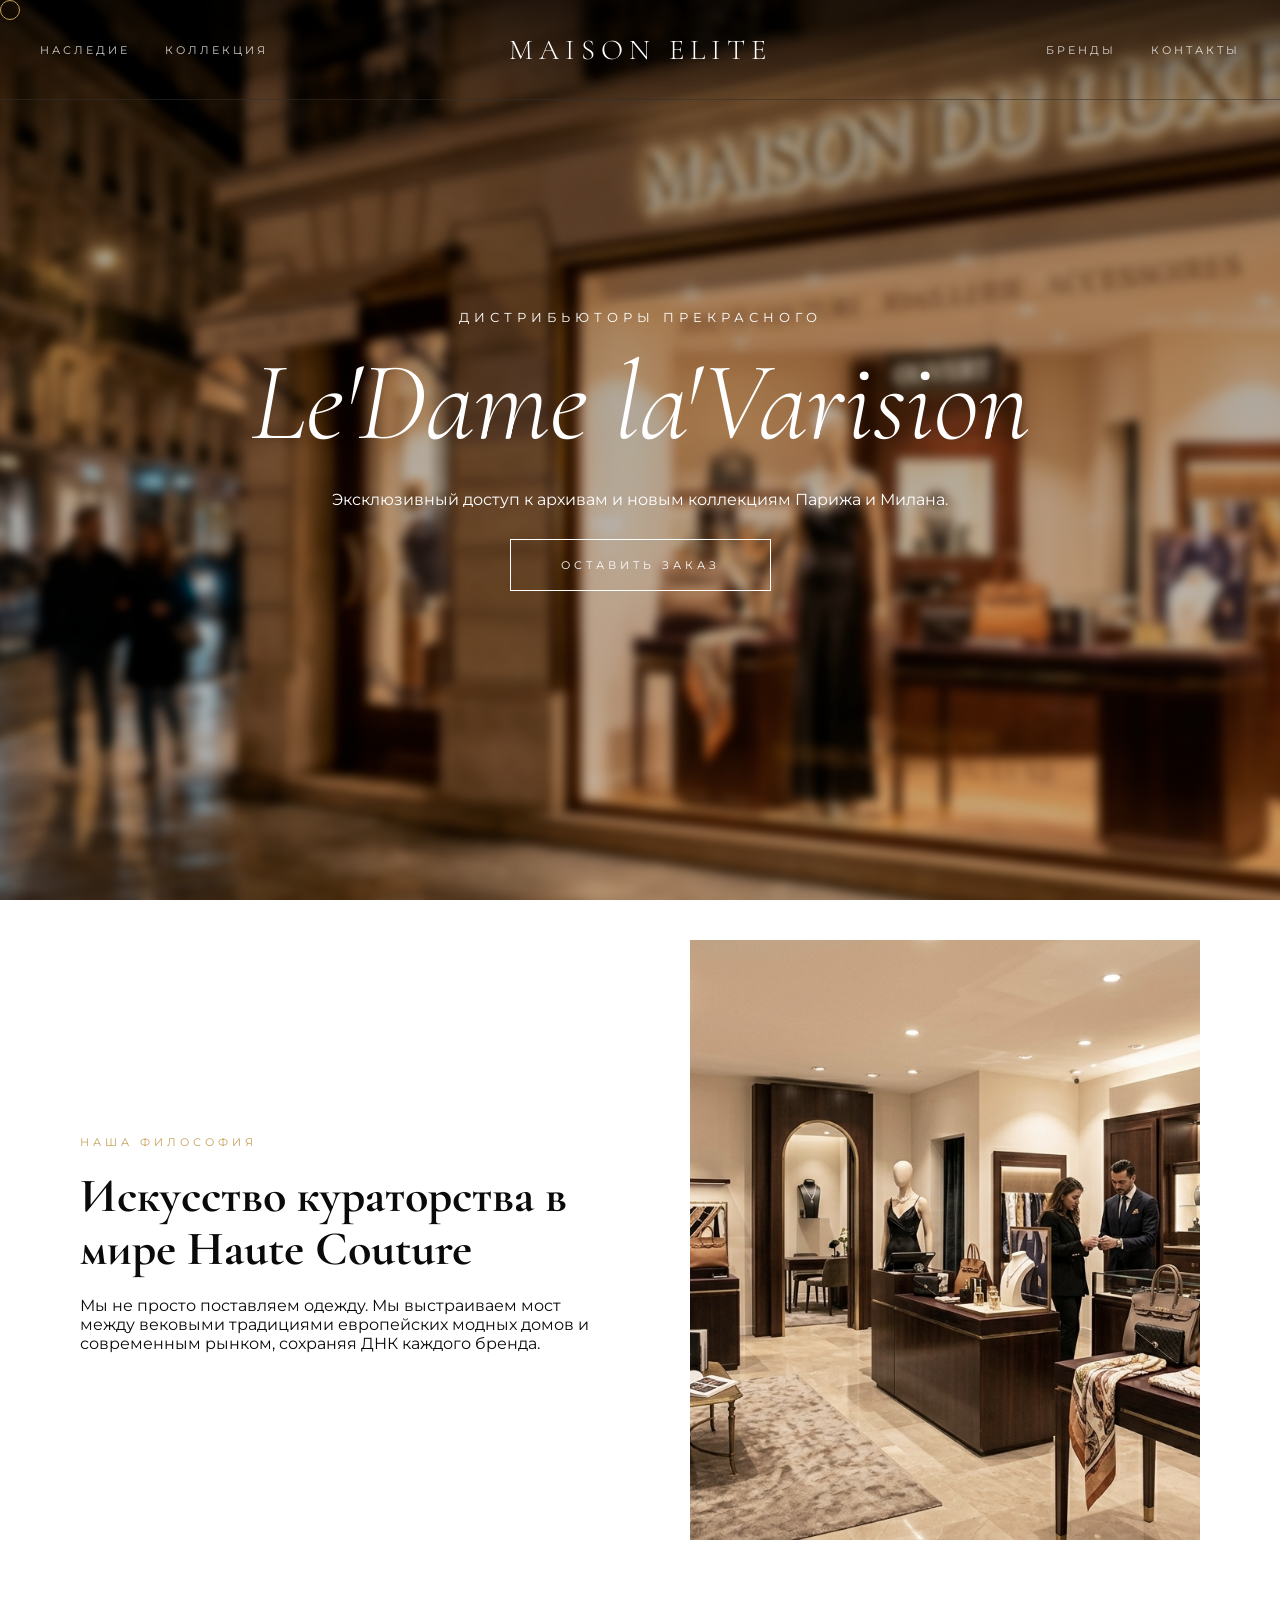
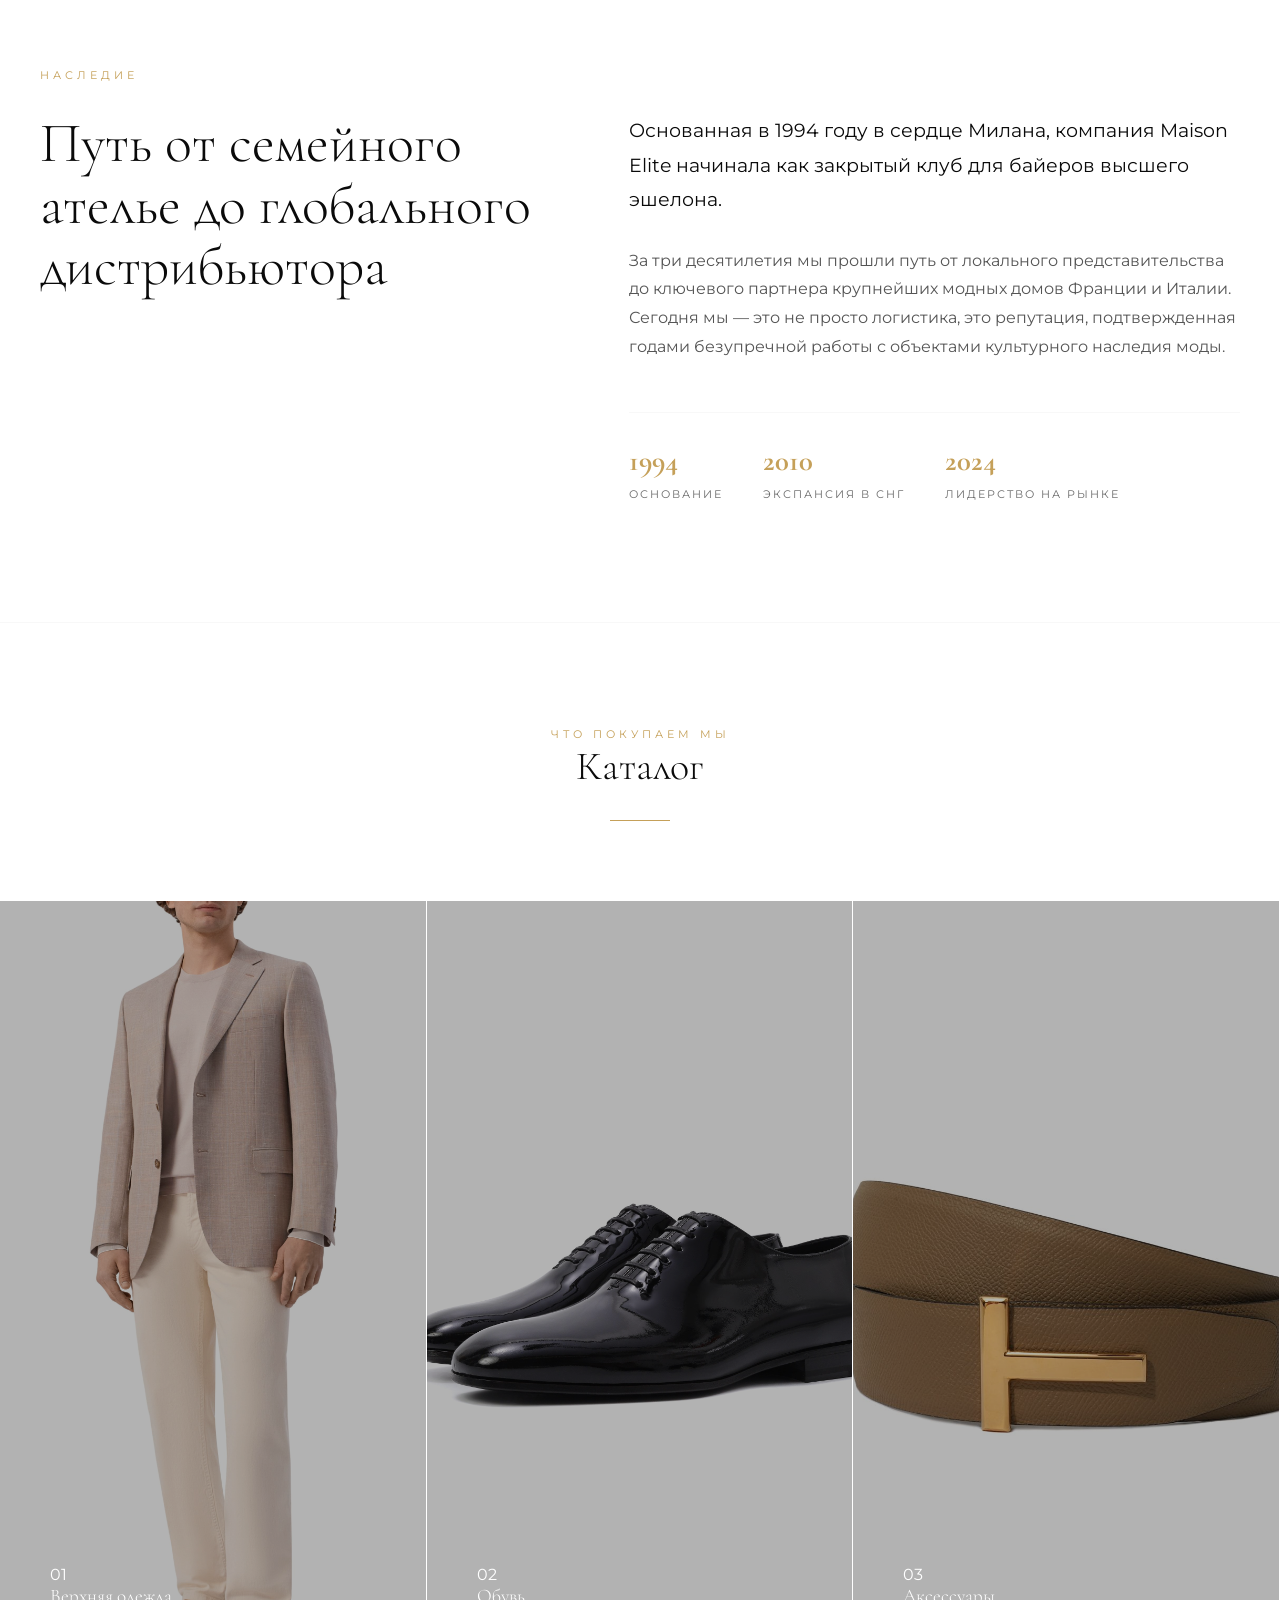
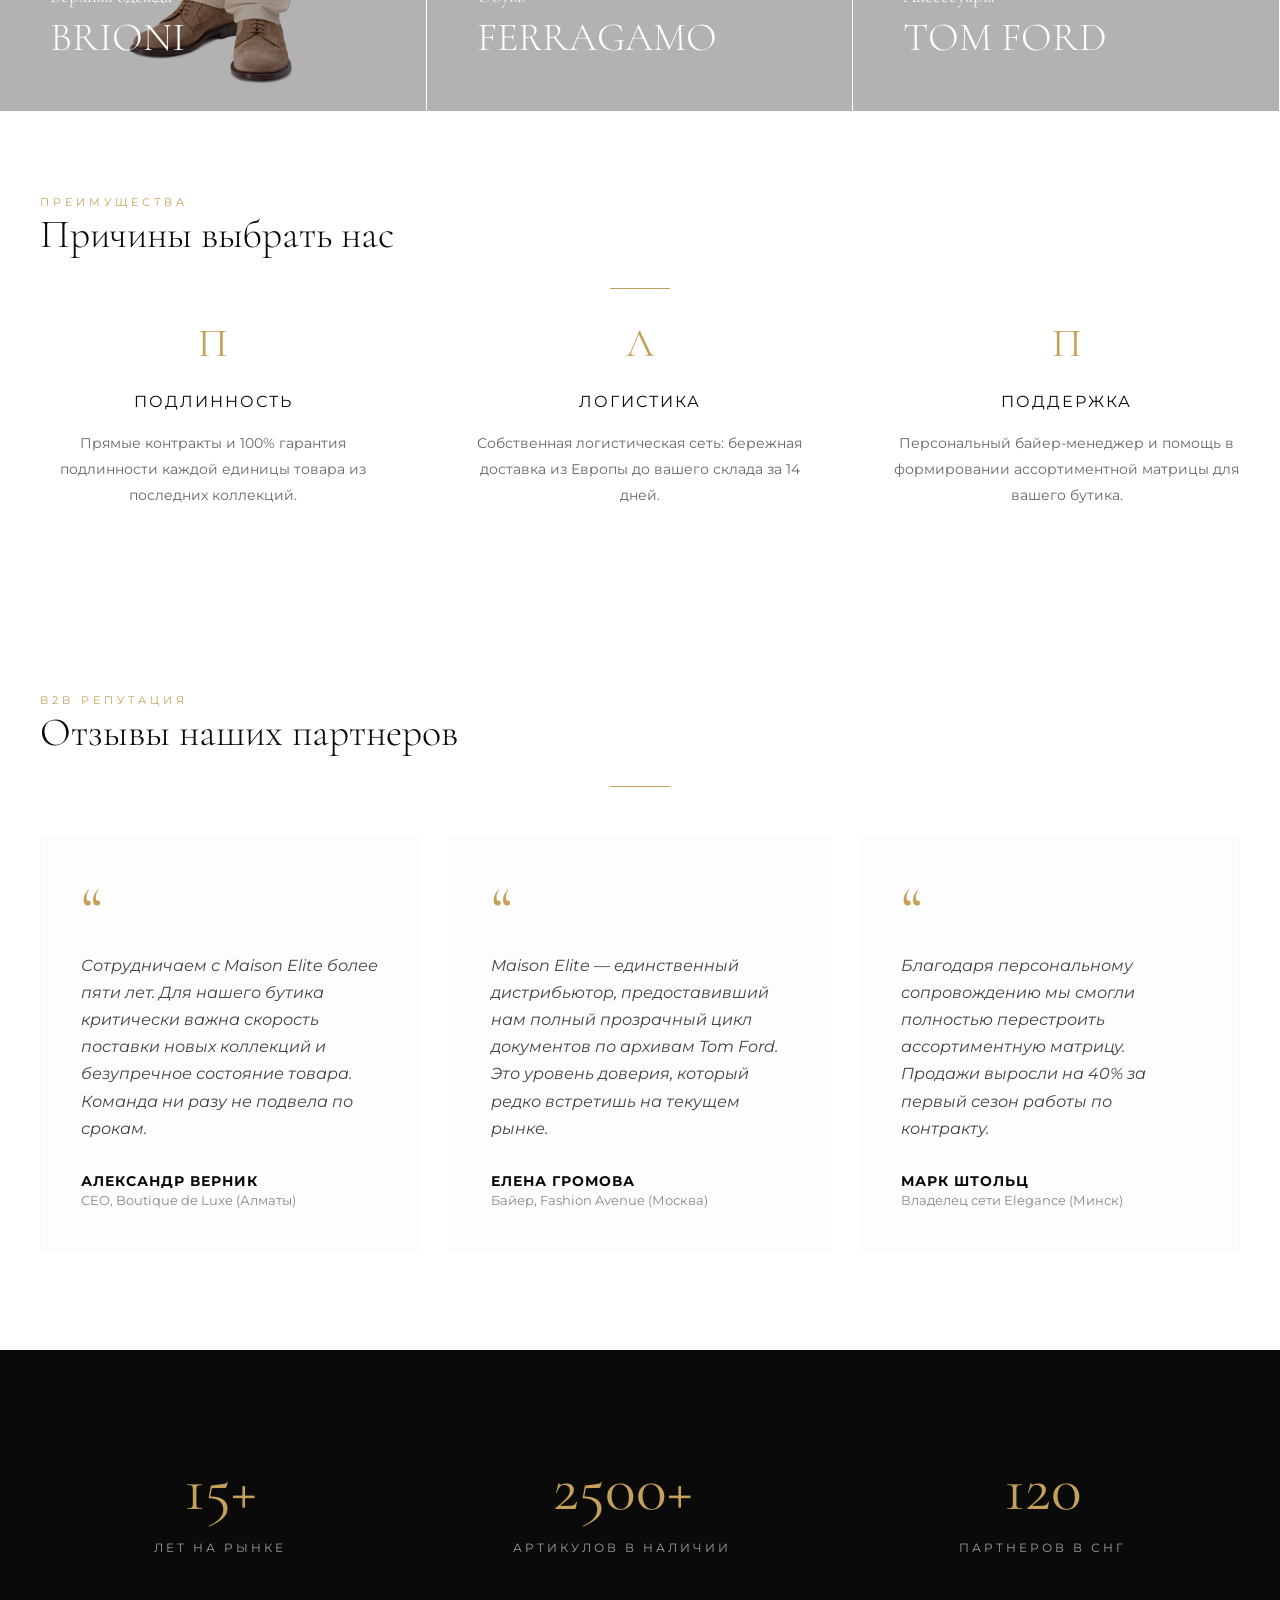
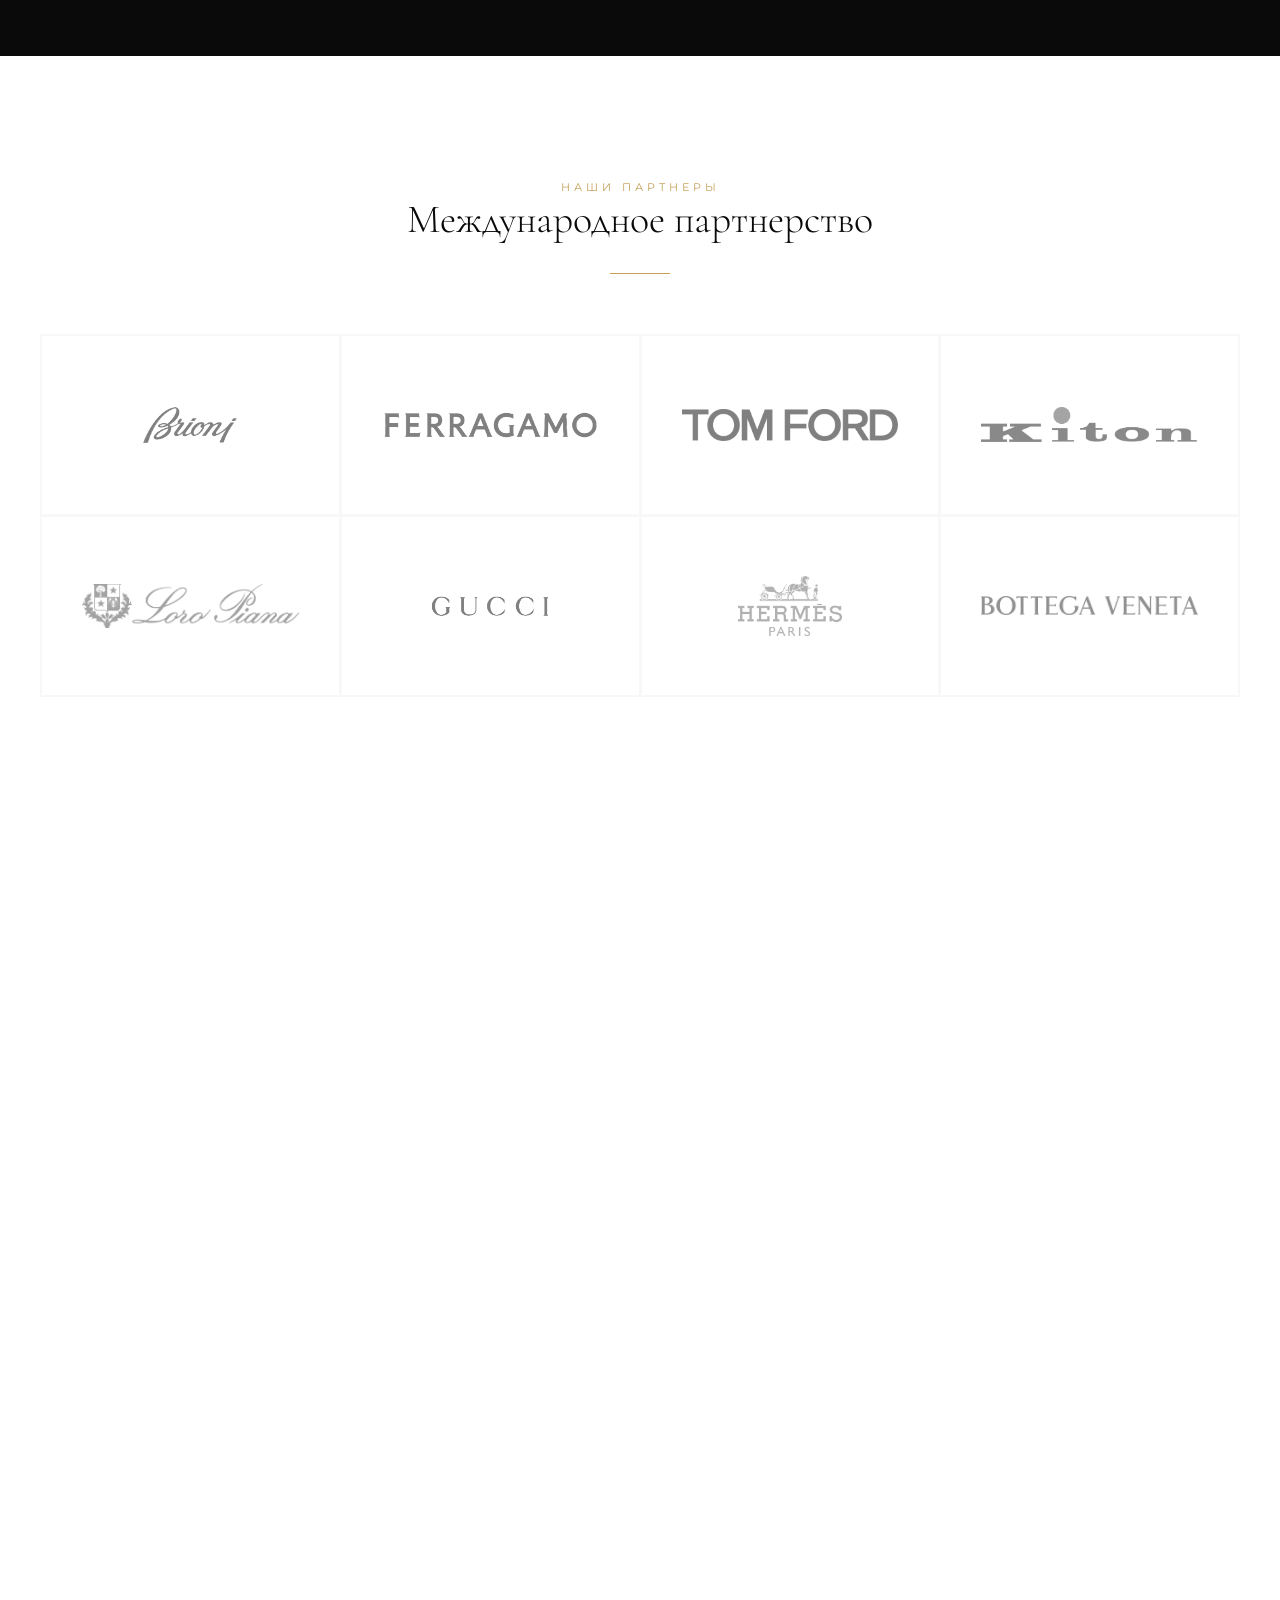
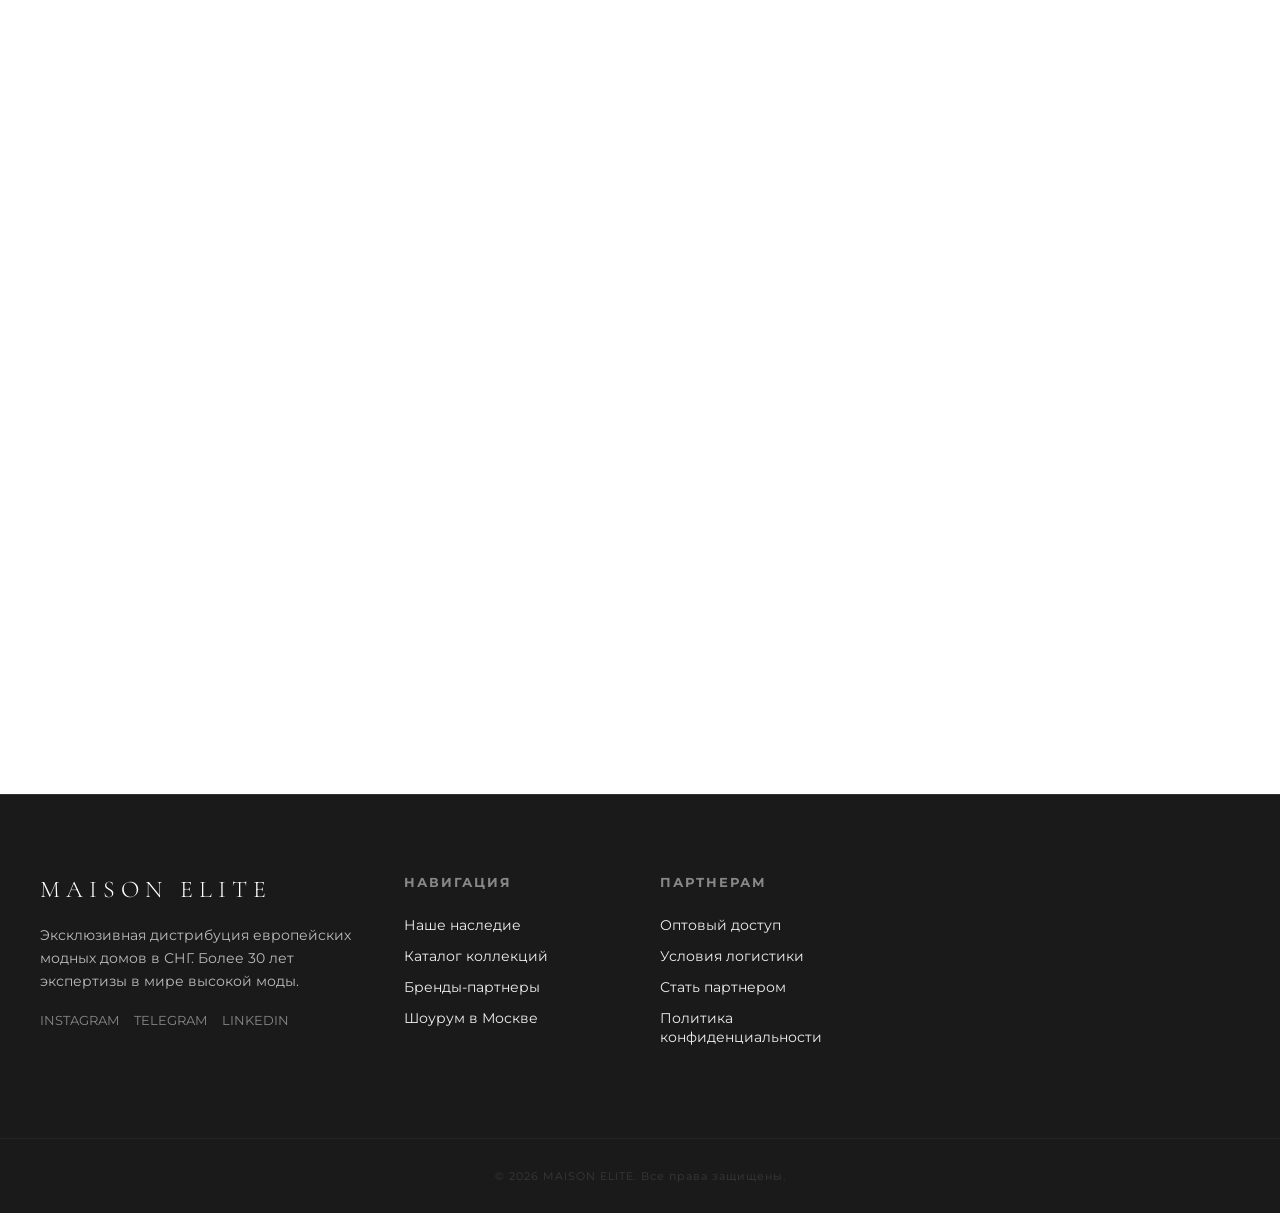
==== commit f0263d56: "changed cursor hover and email link added Co-authored-by: Copilot <copilot@github.com>" ====
--- a/index.html
+++ b/index.html
@@ -251,7 +251,7 @@
                 </div>
                 <div class="contact-item-box">
                     <strong>Связь</strong>
-                    <p><a href="tel:+79990000000" style="color: black; text-decoration: none;">+7 (999) 000-00-00</a><br>concierge@maison-elite.ru</p>
+                    <p><a href="tel:+79990000000" style="color: black; text-decoration: none;">+7 (999) 000-00-00</a><br><a href="mailto:concierge@maison-elite.ru" style="color: black; text-decoration: none;">concierge@maison-elite.ru</a></p>
                 </div>
             </div>
             <div class="map-wrapper">
--- a/css/style.css
+++ b/css/style.css
@@ -33,6 +33,7 @@
 }
 
 /* Custom Cursor */
+/* Обновленный базовый стиль курсора */
 .cursor {
     width: 20px;
     height: 20px;
@@ -40,8 +41,18 @@
     border-radius: 50%;
     position: fixed;
     pointer-events: none;
-    z-index: 9999;
-    transition: transform 0.1s ease;
+    z-index: 9999; 
+    transition: transform 0.1s ease, width 0.3s ease, height 0.3s ease, background 0.3s ease;
+    transform: translate3d(0, 0, 0);
+}
+
+/* Эффект при наведении на ссылки */
+.cursor-active {
+    width: 50px;
+    height: 50px;
+    background: rgba(197, 160, 89, 0.1); /* Легкий золотистый фон */
+    border-color: var(--gold);
+    transform: translate3d(-15px, -15px, 0); /* Центрируем увеличившийся круг */
 }
 
 /* Header */
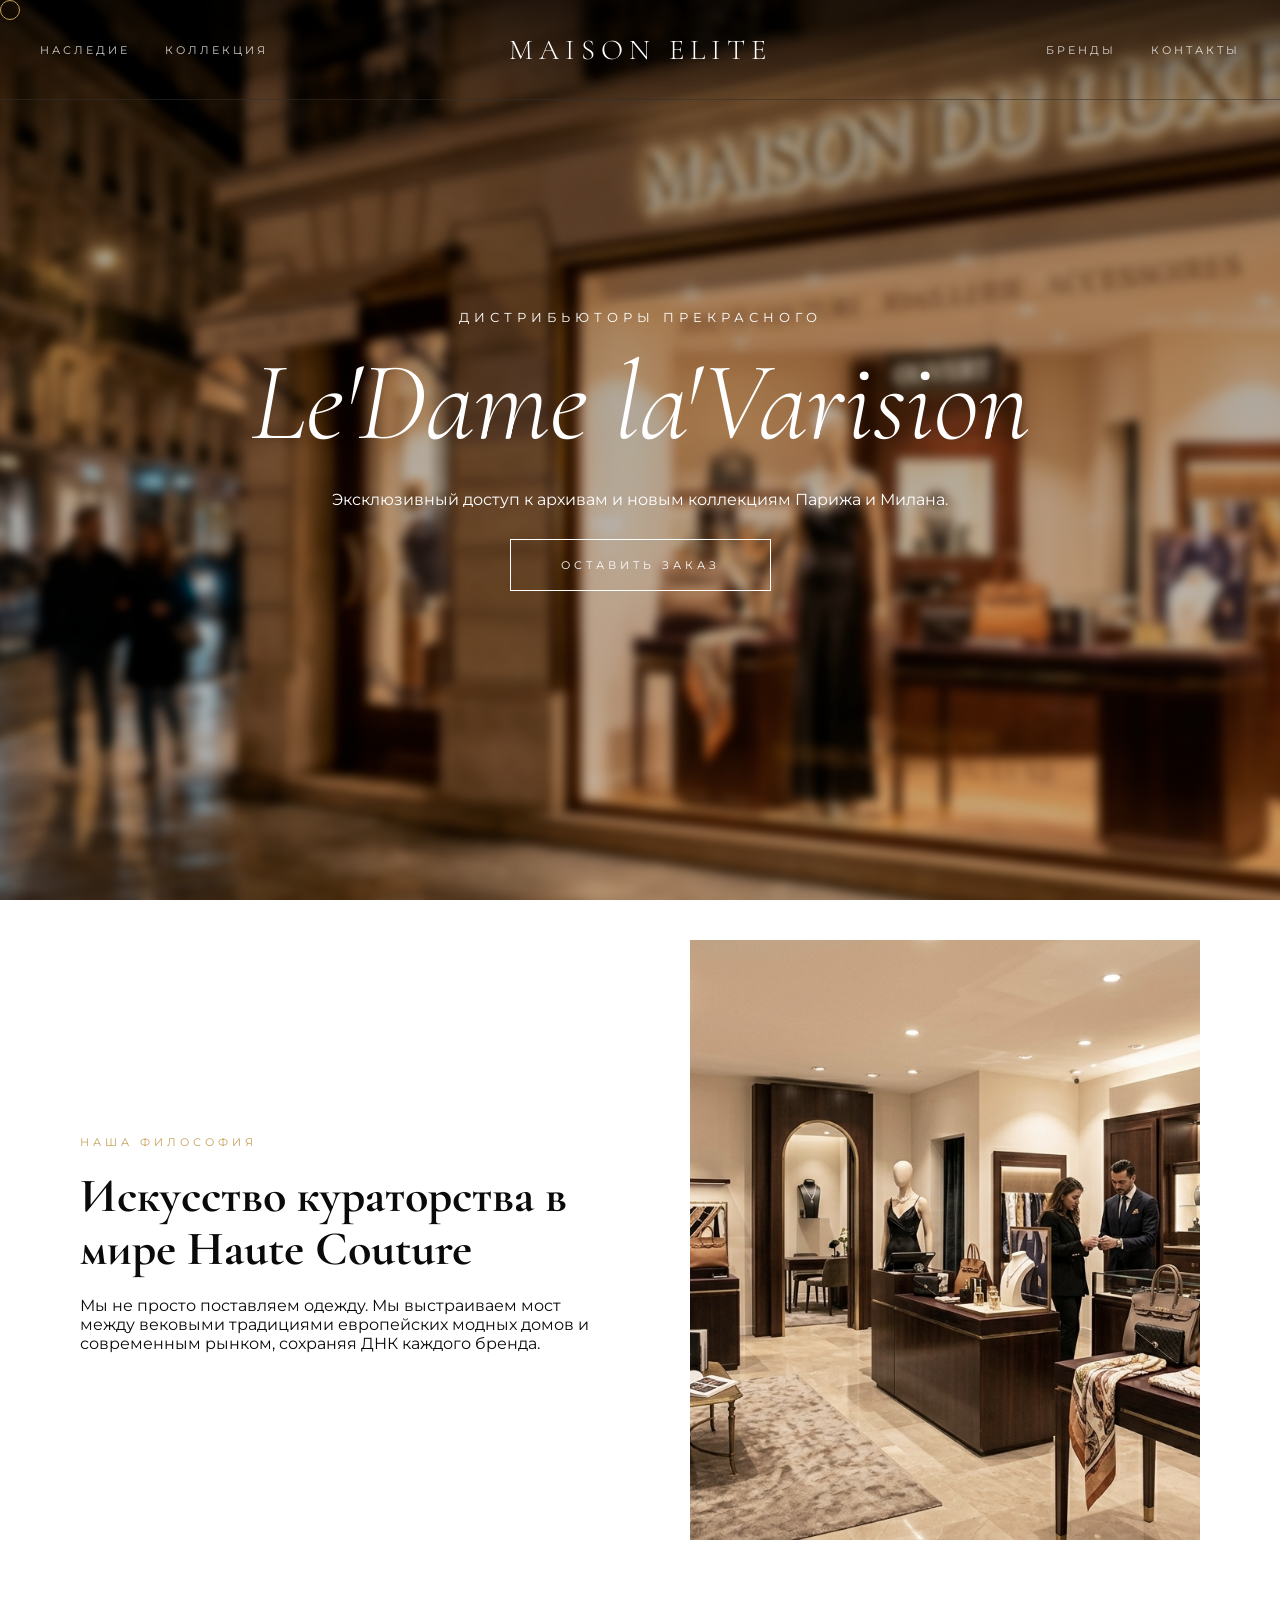
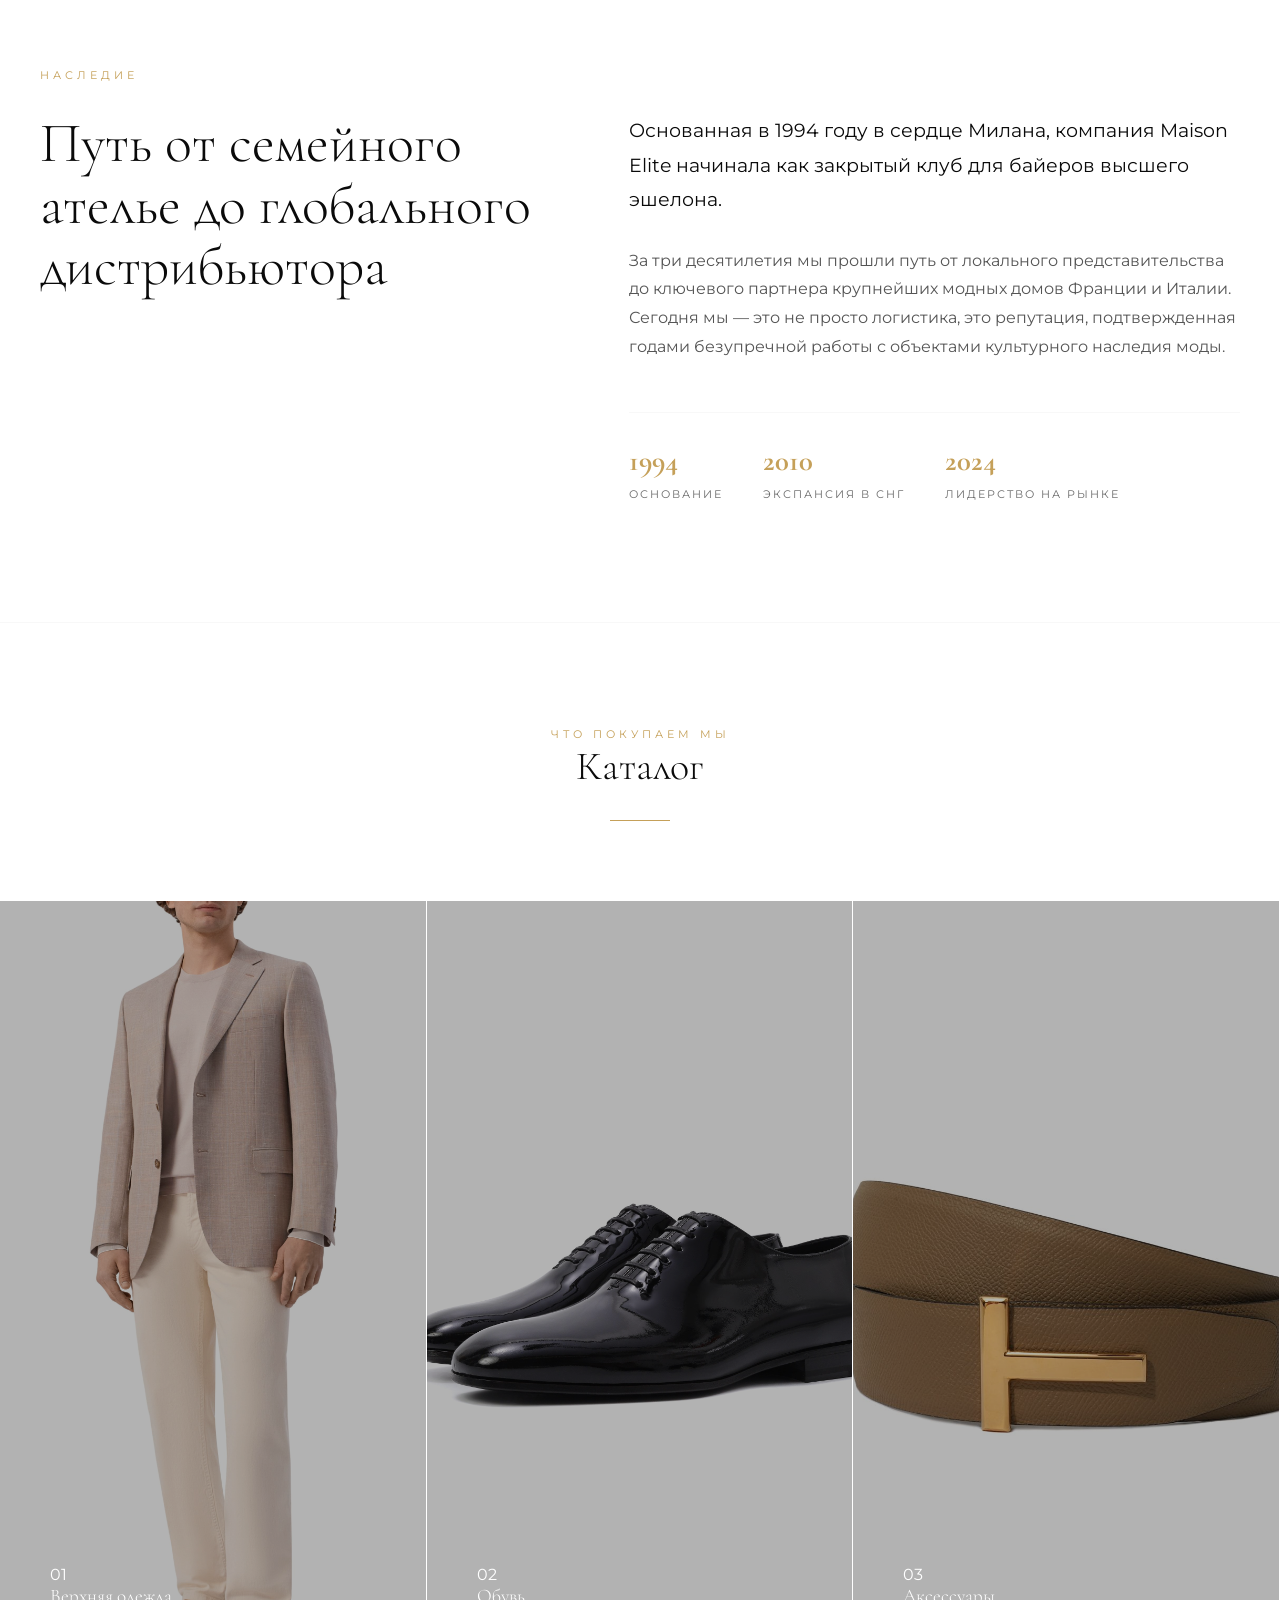
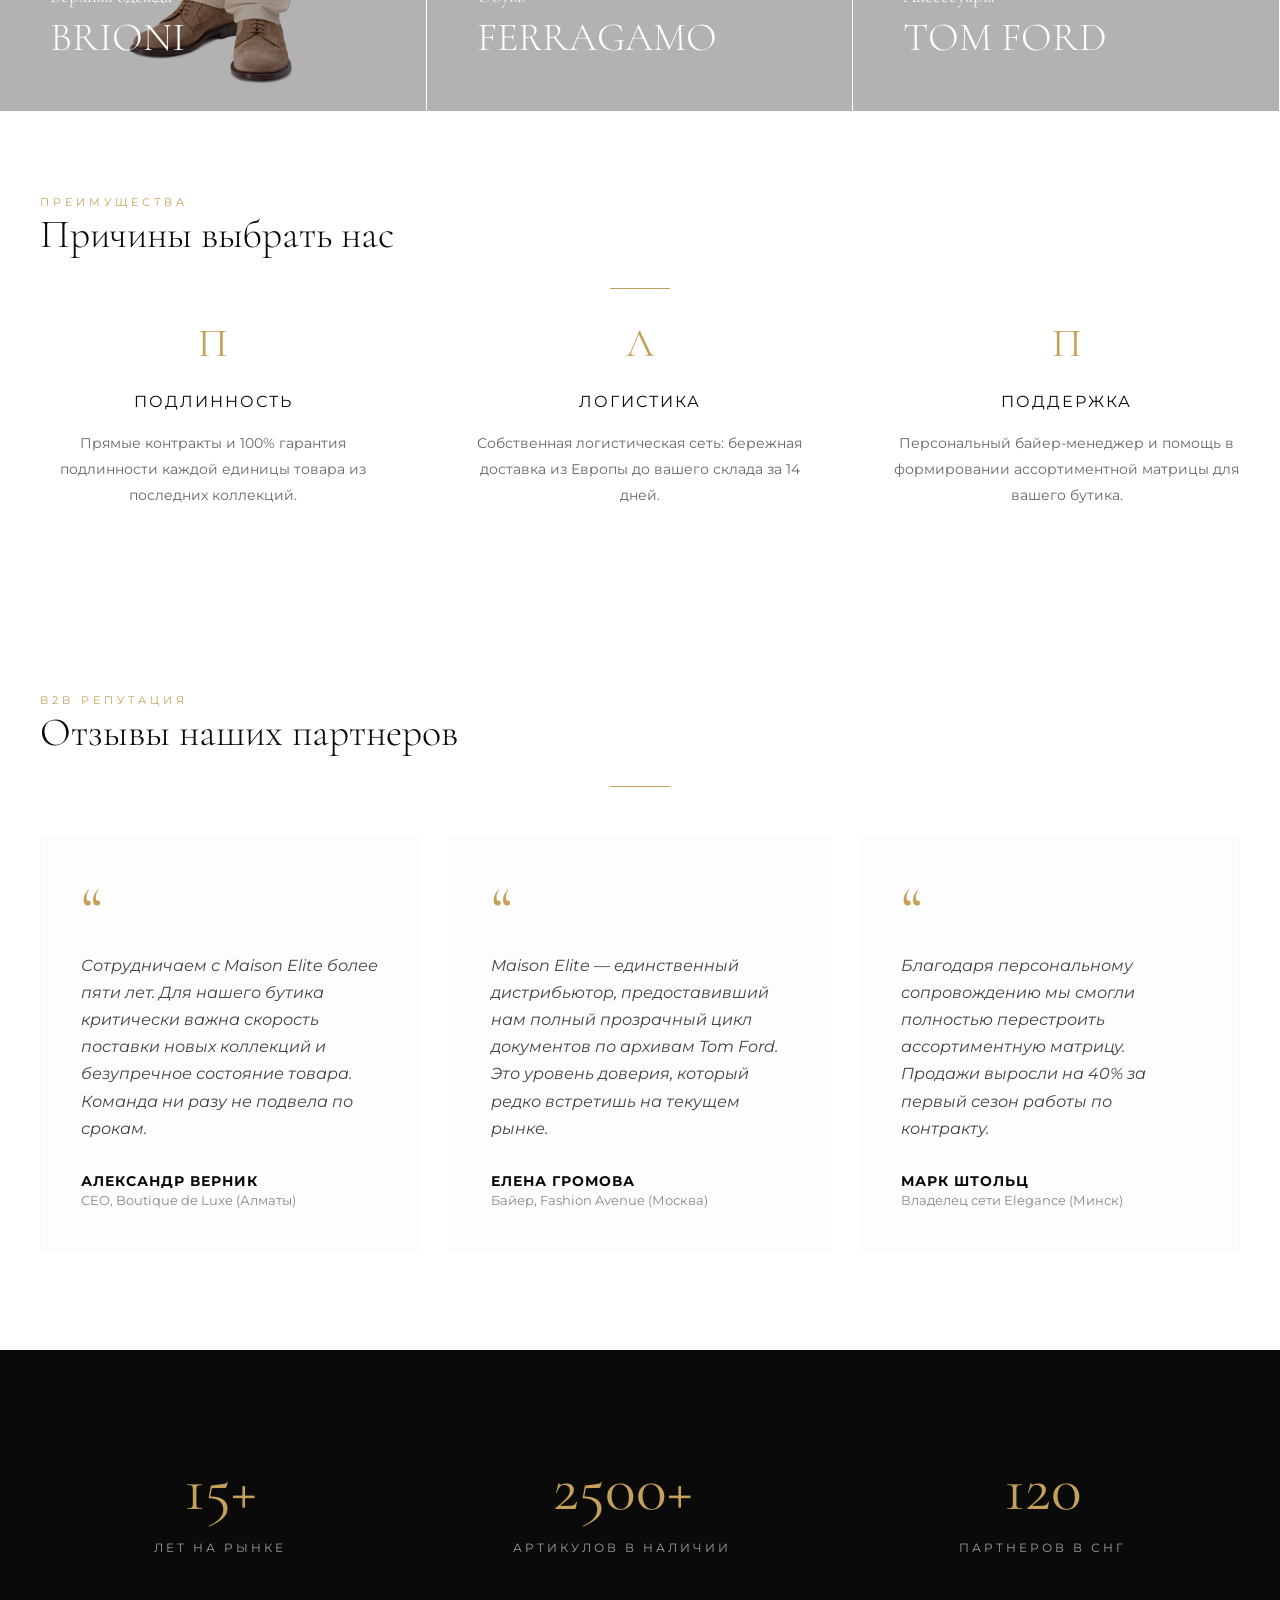
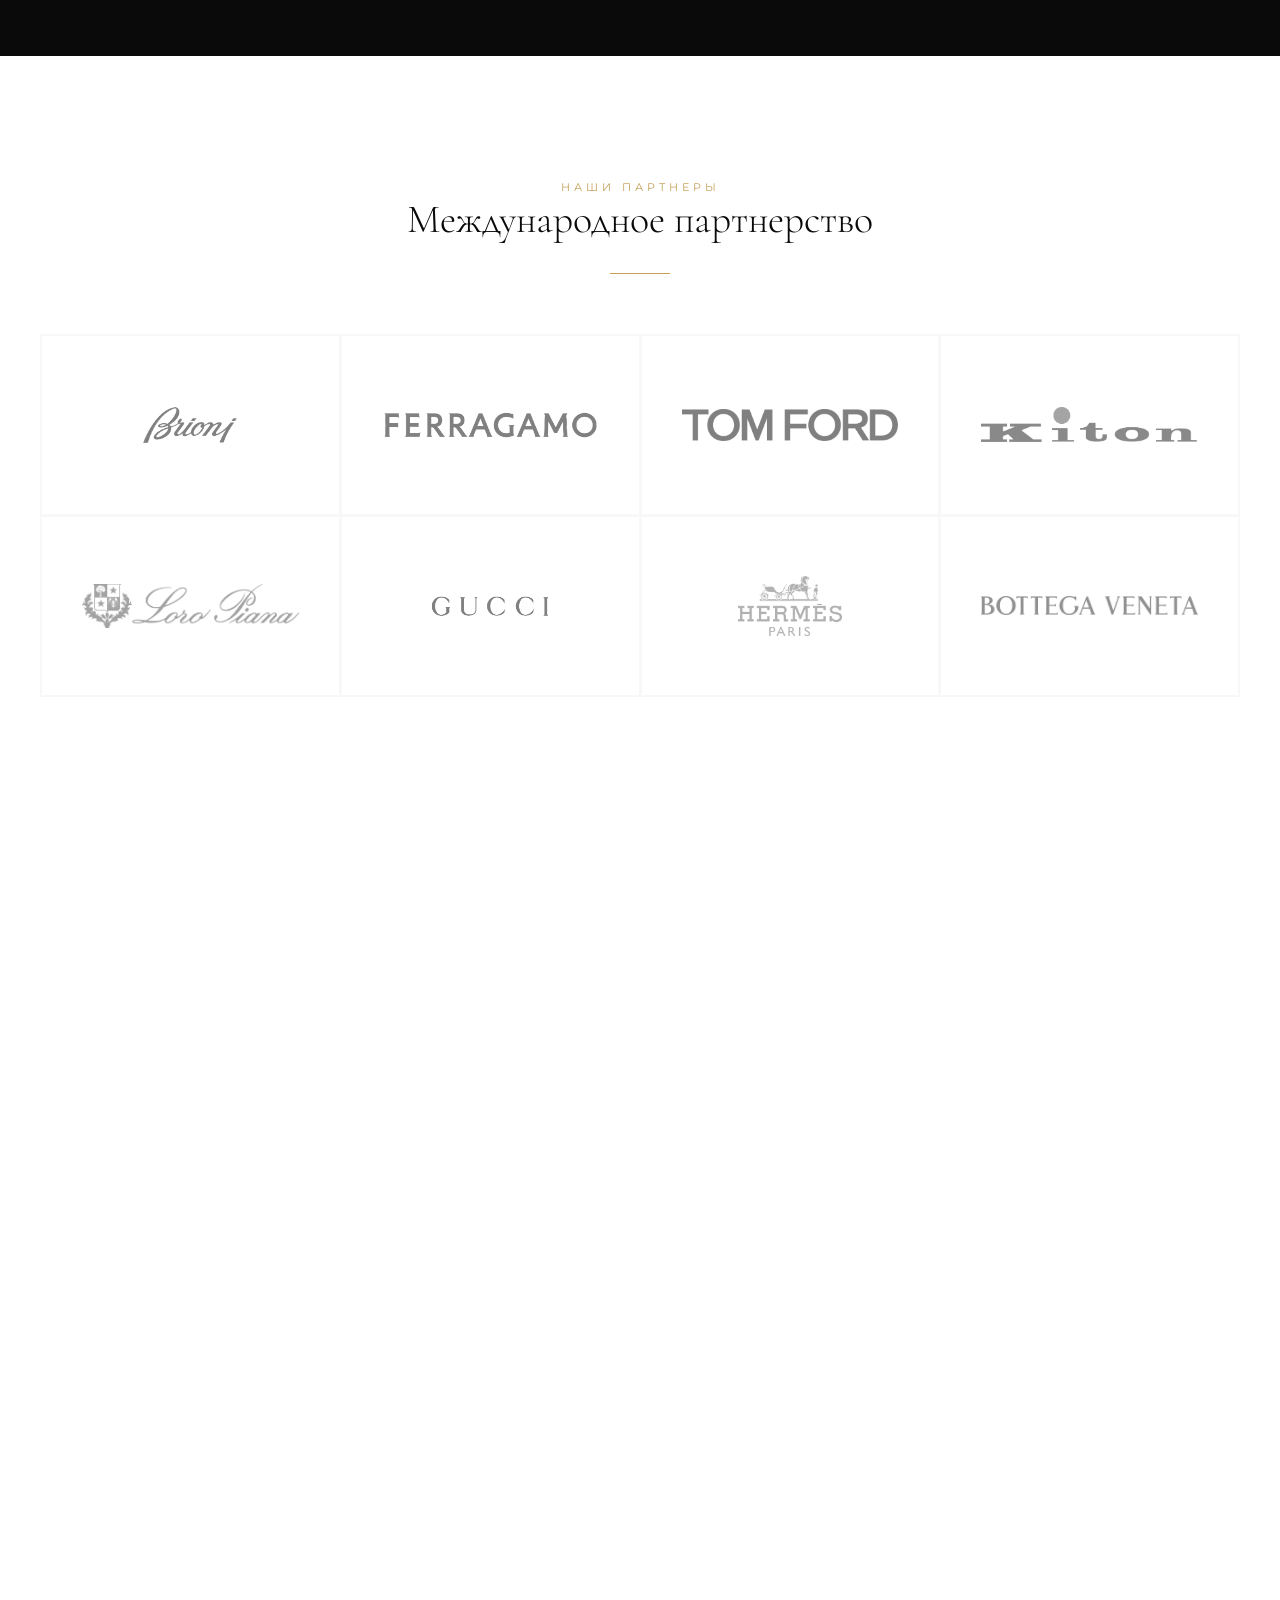
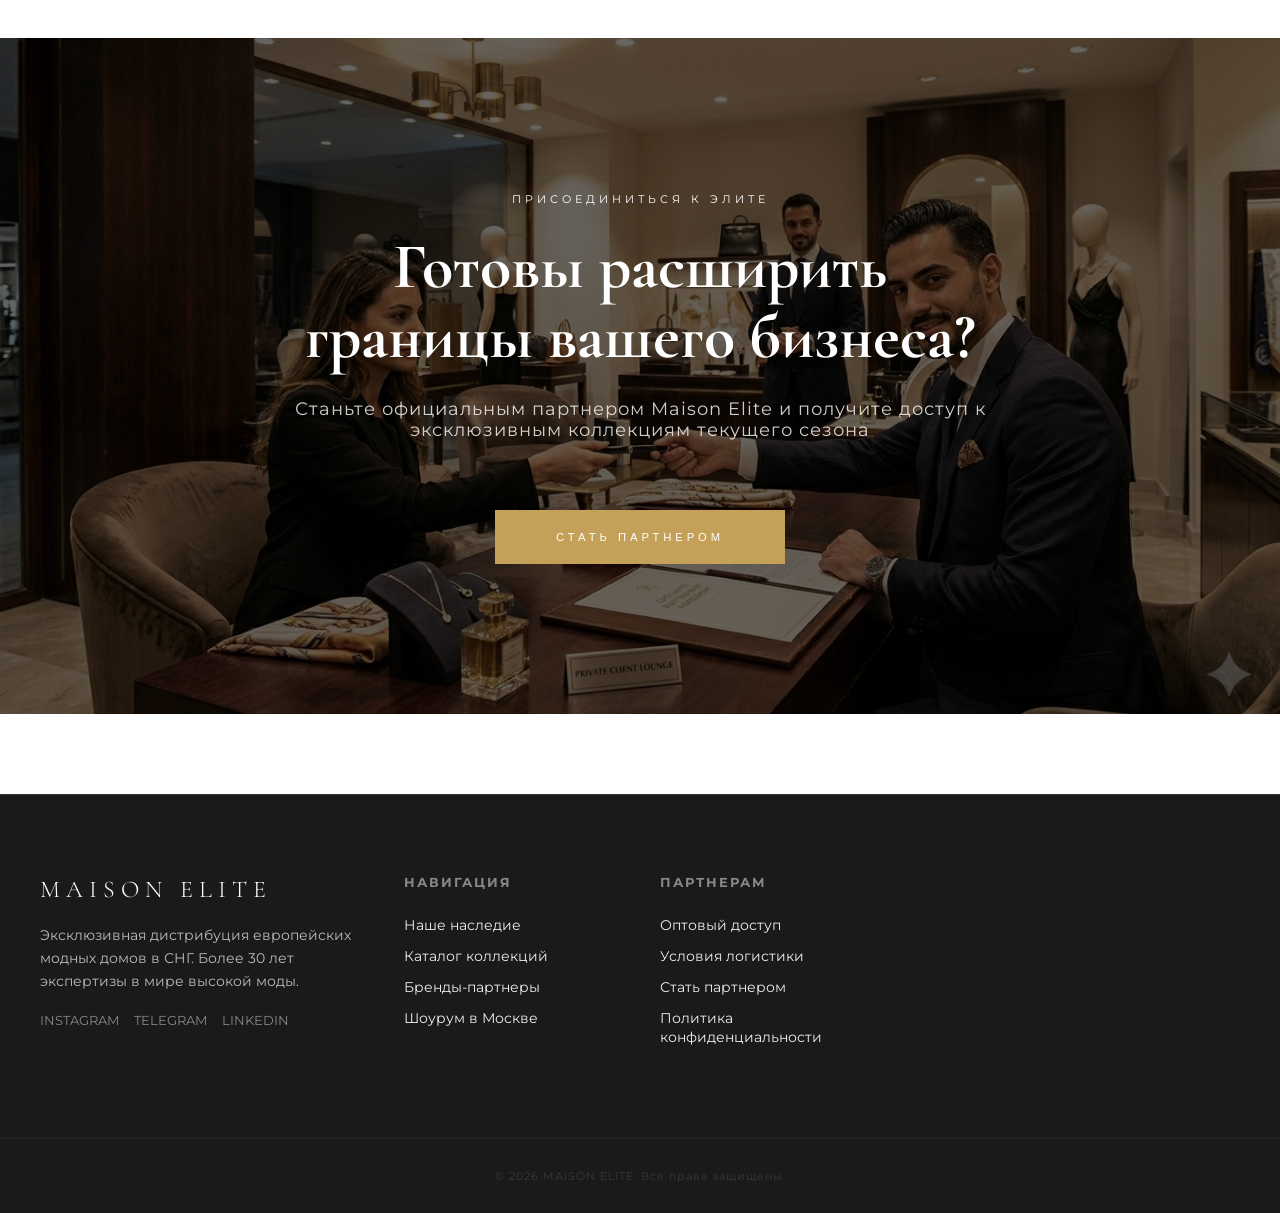
==== commit cb2d6bf3: "Update contact links with new class for styling" ====
--- a/index.html
+++ b/index.html
@@ -251,7 +251,7 @@
                 </div>
                 <div class="contact-item-box">
                     <strong>Связь</strong>
-                    <p><a href="tel:+79990000000" style="color: black; text-decoration: none;">+7 (999) 000-00-00</a><br><a href="mailto:concierge@maison-elite.ru" style="color: black; text-decoration: none;">concierge@maison-elite.ru</a></p>
+                    <p><a href="tel:+79990000000" style="color: black; text-decoration: none;" class="contact-links-new">+7 (999) 000-00-00</a><br><a href="mailto:concierge@maison-elite.ru" style="color: black; text-decoration: none;" class="contact-links-new">concierge@maison-elite.ru</a></p>
                 </div>
             </div>
             <div class="map-wrapper">
@@ -336,4 +336,4 @@
 </div>
 </body>
     <script src="js/script.js"></script>
-</html>+</html>
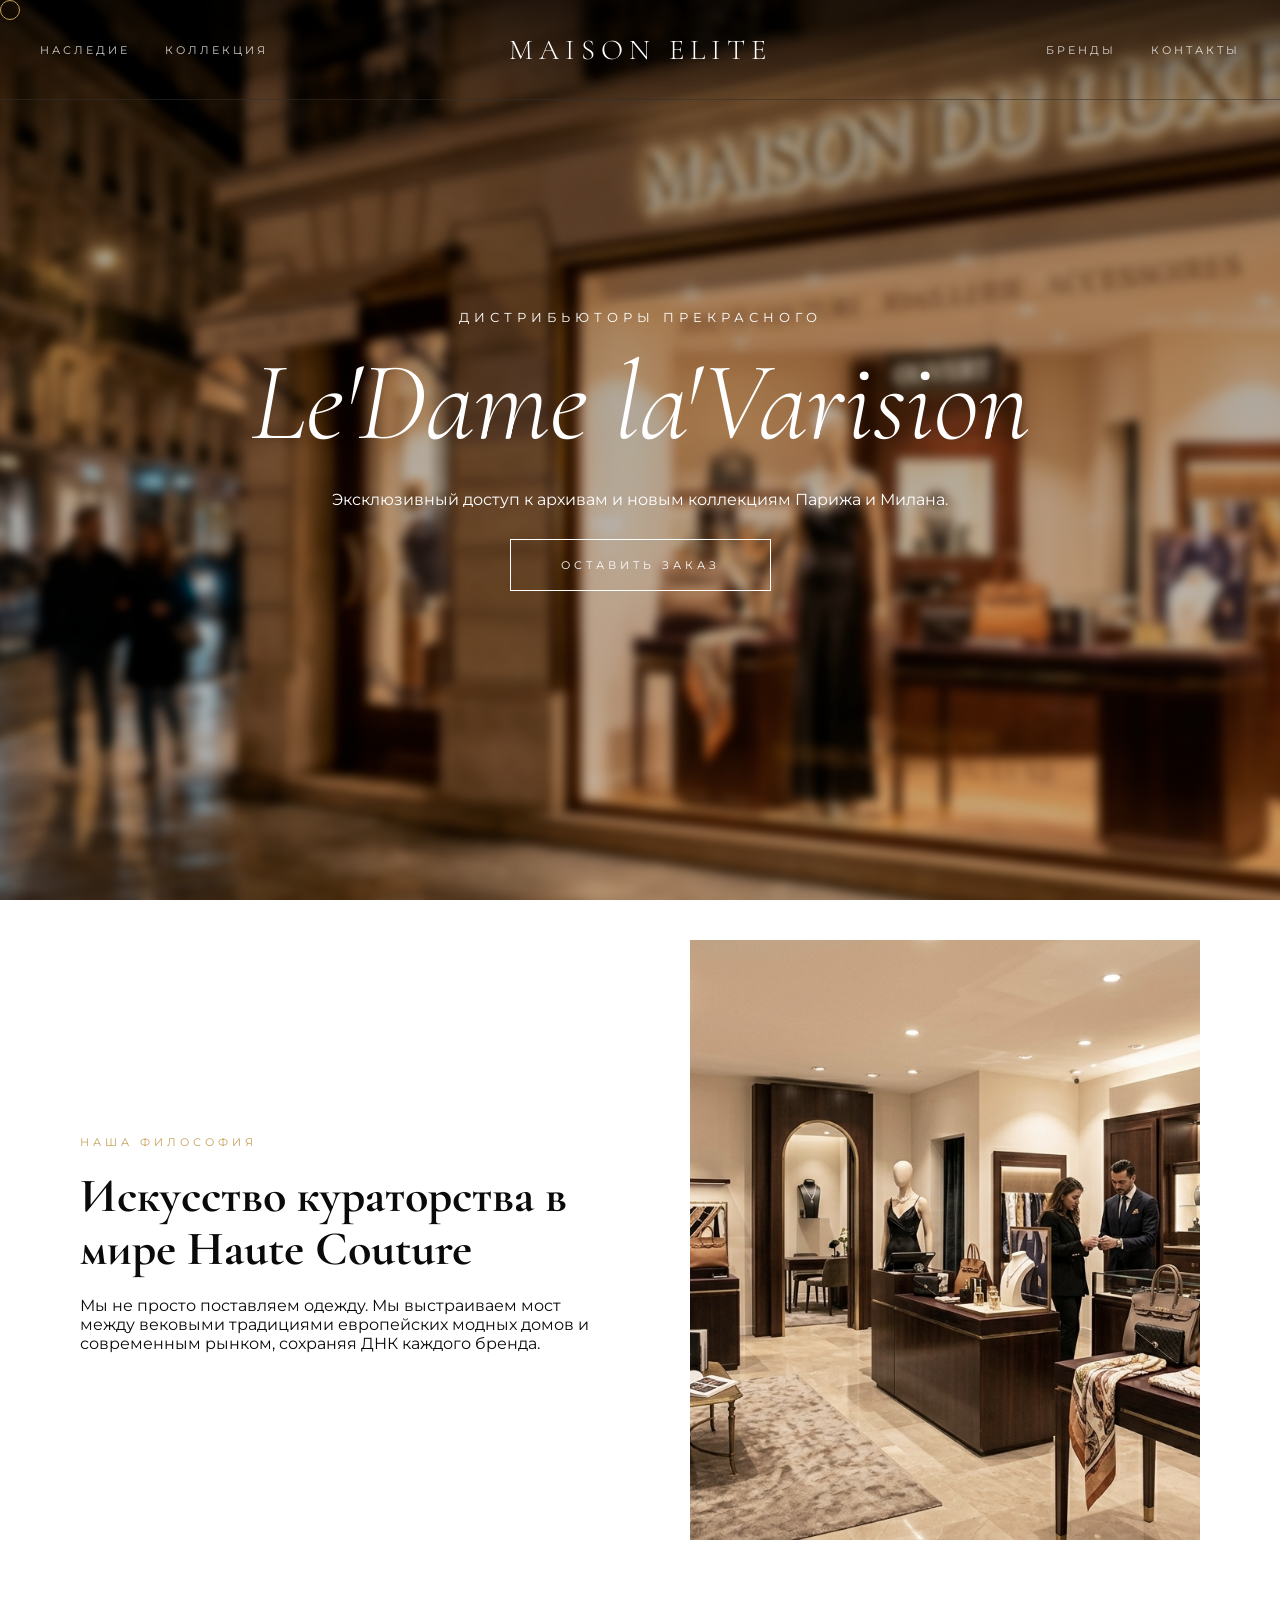
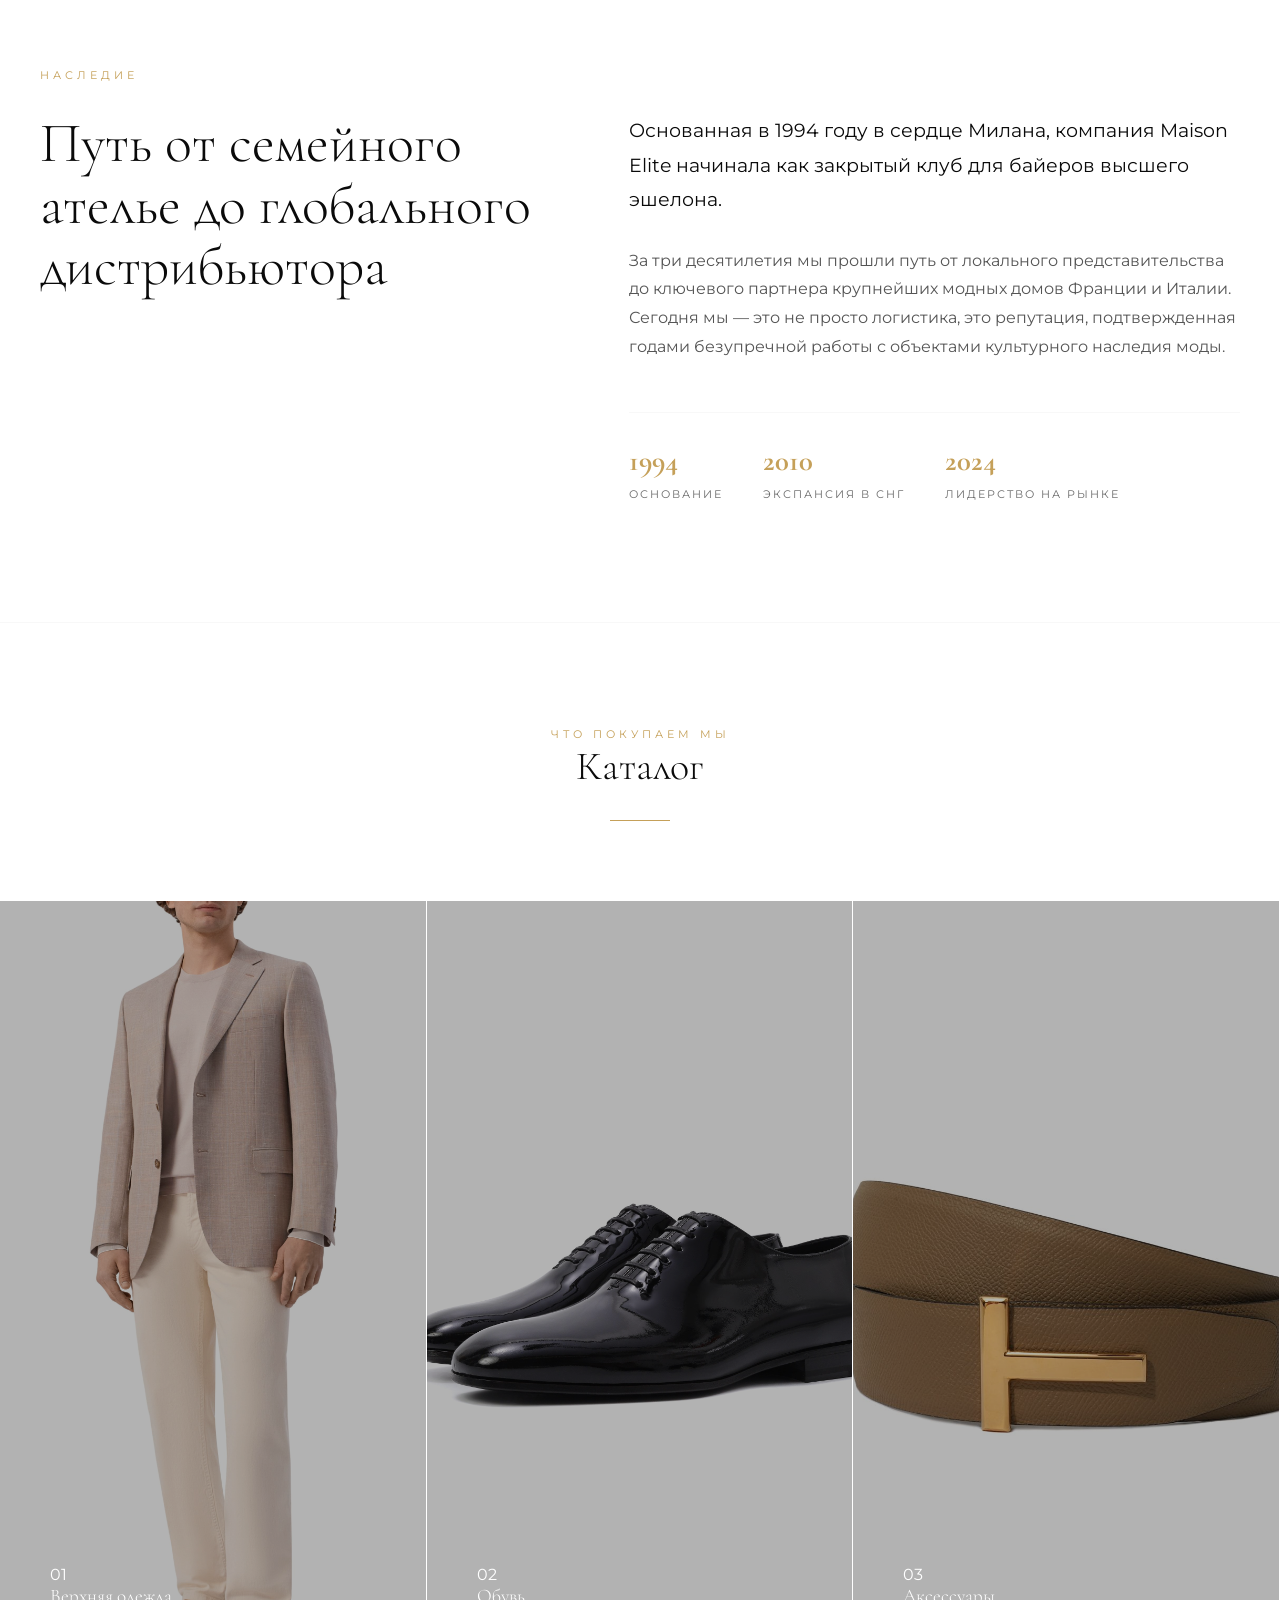
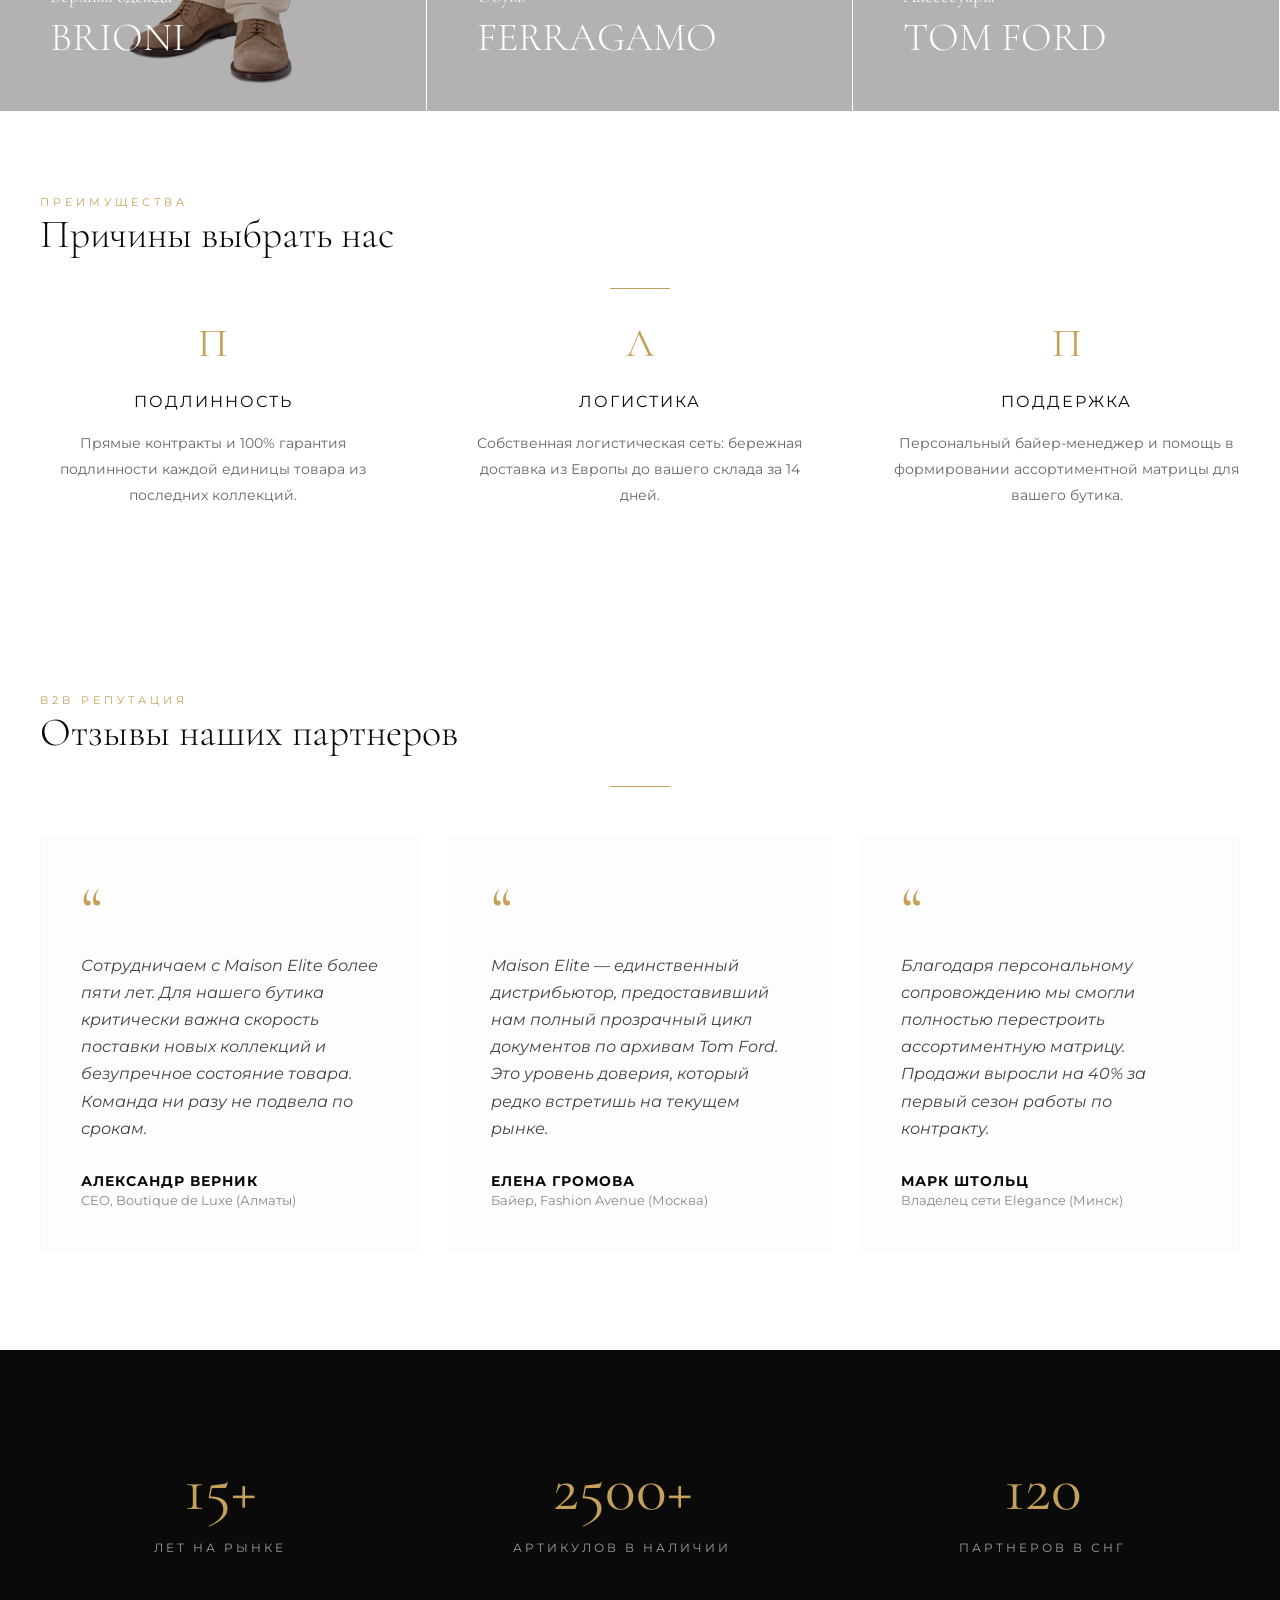
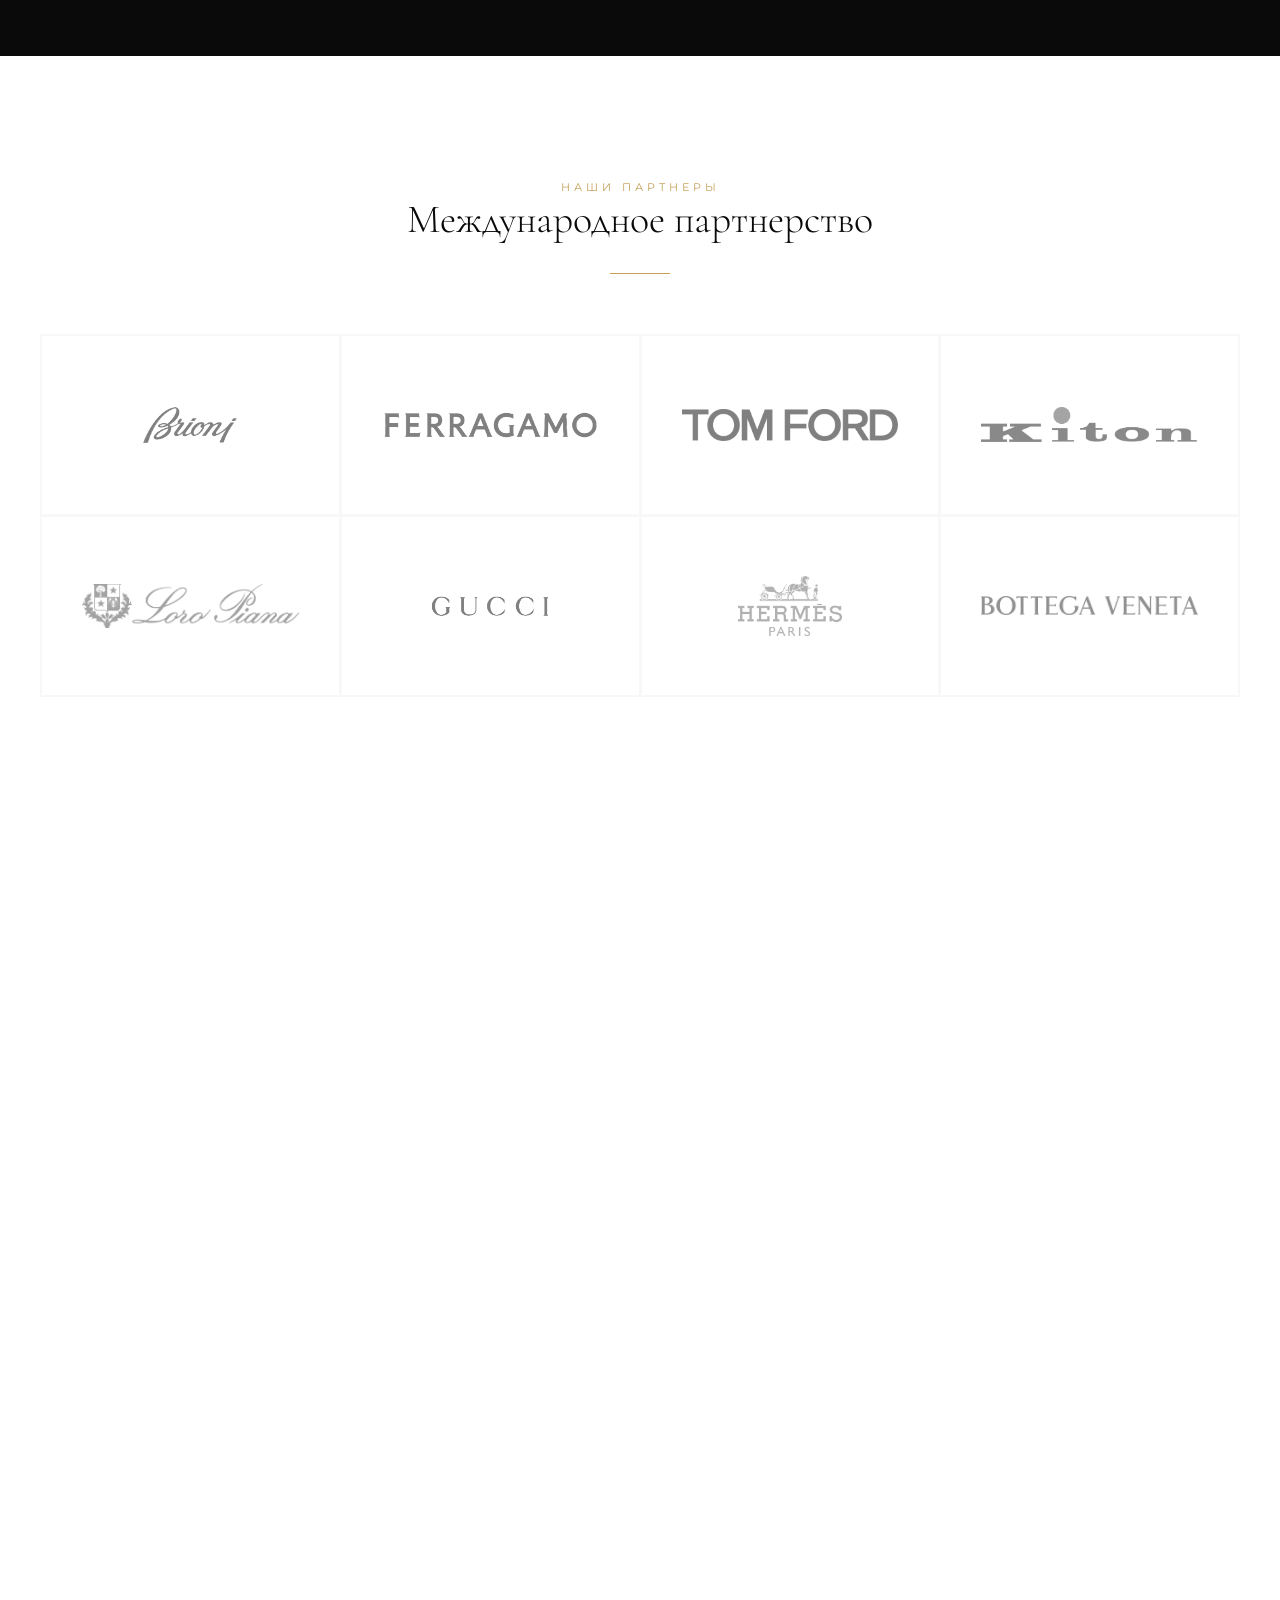
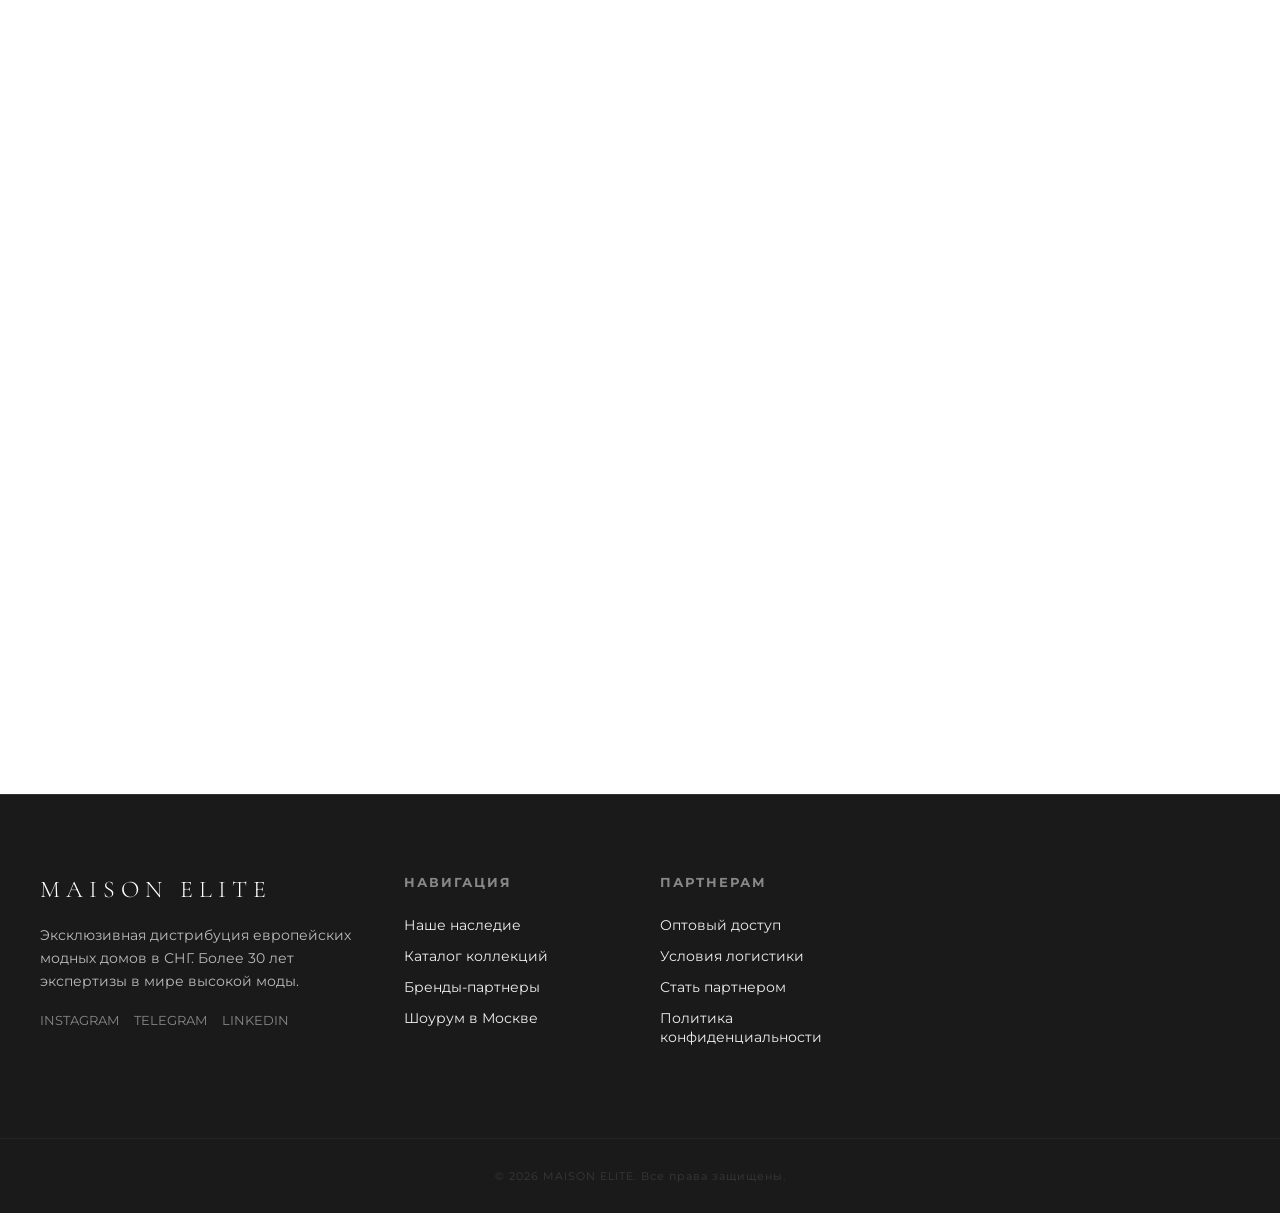
==== commit 1021d4ff: "Update contact links in index.html" ====
--- a/index.html
+++ b/index.html
@@ -251,7 +251,7 @@
                 </div>
                 <div class="contact-item-box">
                     <strong>Связь</strong>
-                    <p><a href="tel:+79990000000" style="color: black; text-decoration: none;" class="contact-links-new">+7 (999) 000-00-00</a><br><a href="mailto:concierge@maison-elite.ru" style="color: black; text-decoration: none;" class="contact-links-new">concierge@maison-elite.ru</a></p>
+                    <p><a href="tel:+79990000000" class="contact-links-new">+7 (999) 000-00-00</a><br><a href="mailto:concierge@maison-elite.ru" class="contact-links-new">concierge@maison-elite.ru</a></p>
                 </div>
             </div>
             <div class="map-wrapper">
--- a/css/style.css
+++ b/css/style.css
@@ -933,4 +933,12 @@
     background: var(--white);
     color: var(--black);
     border-color: var(--white);
-}+}
+.contact-links-new {
+    color: black;
+    text-decoration: none;
+}
+.contact-links-new:hover {
+    text-decoration:underline;
+    color: #DBB289;
+}
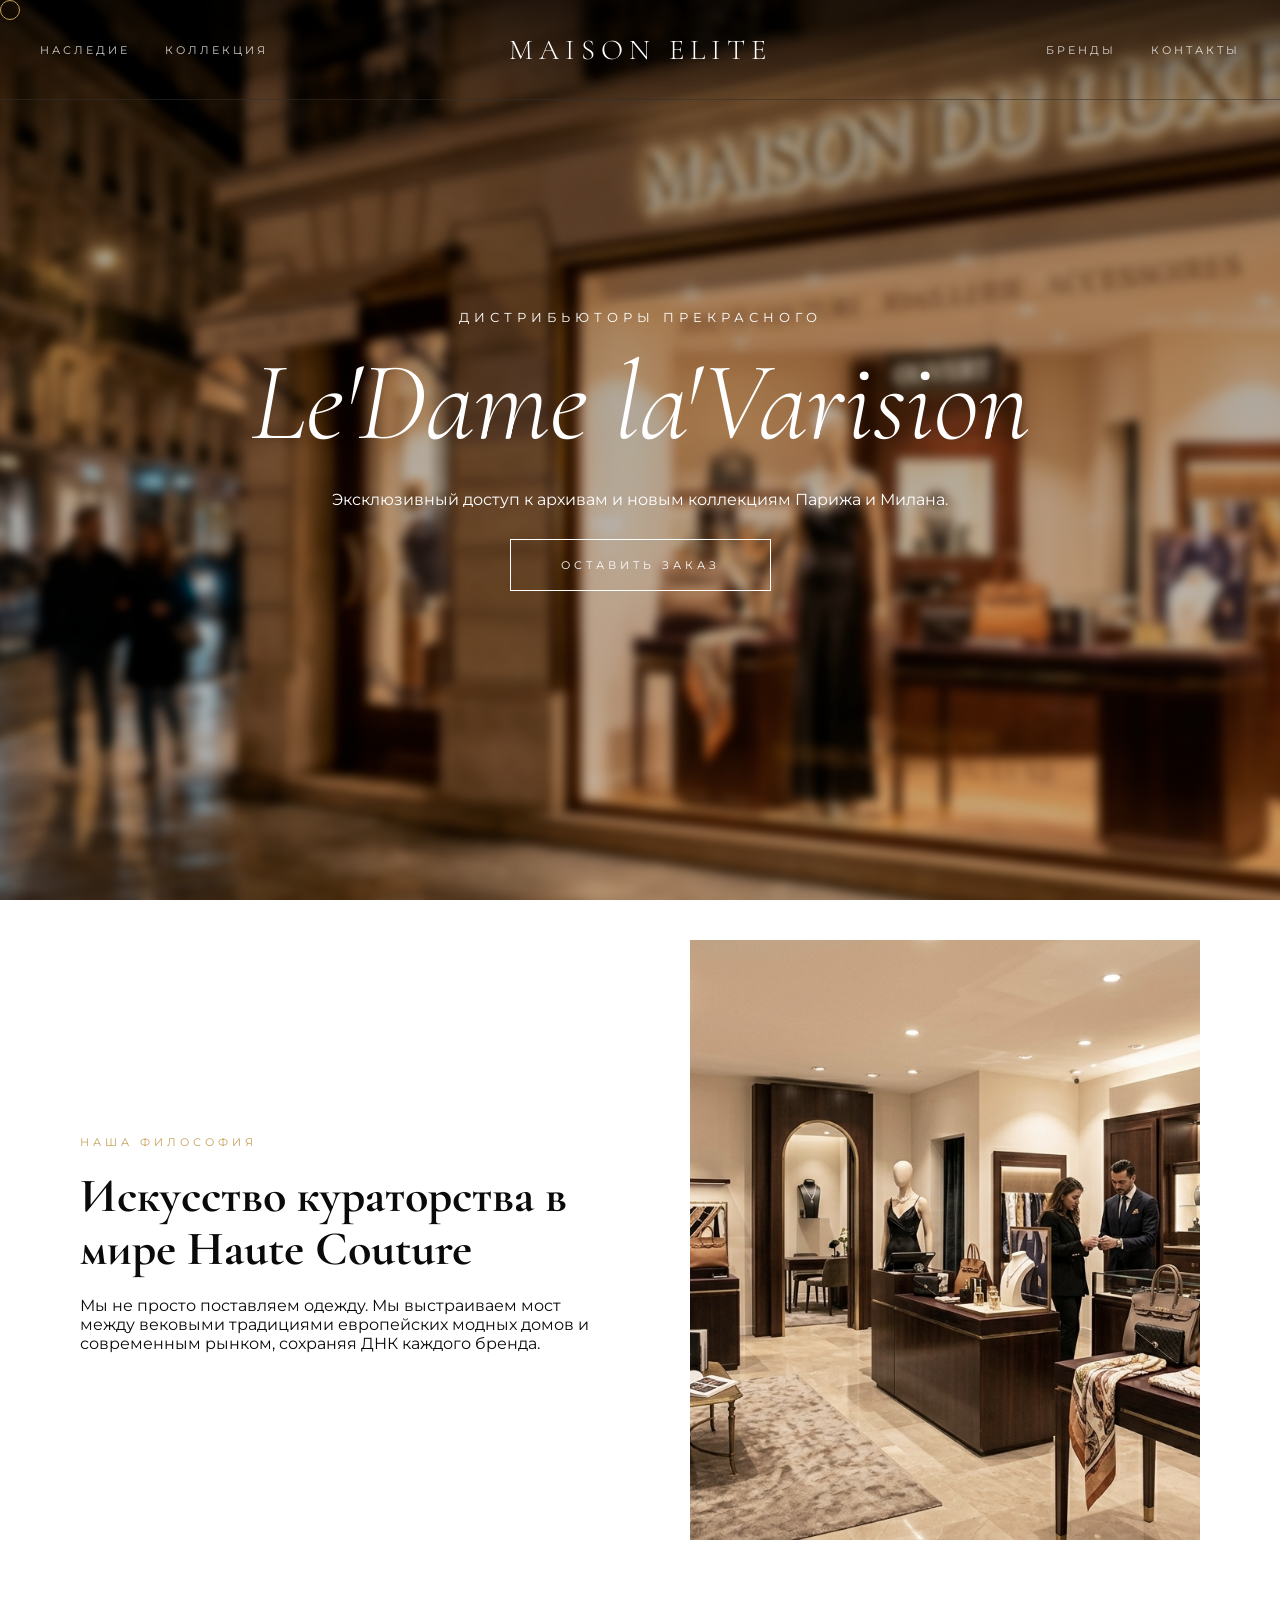
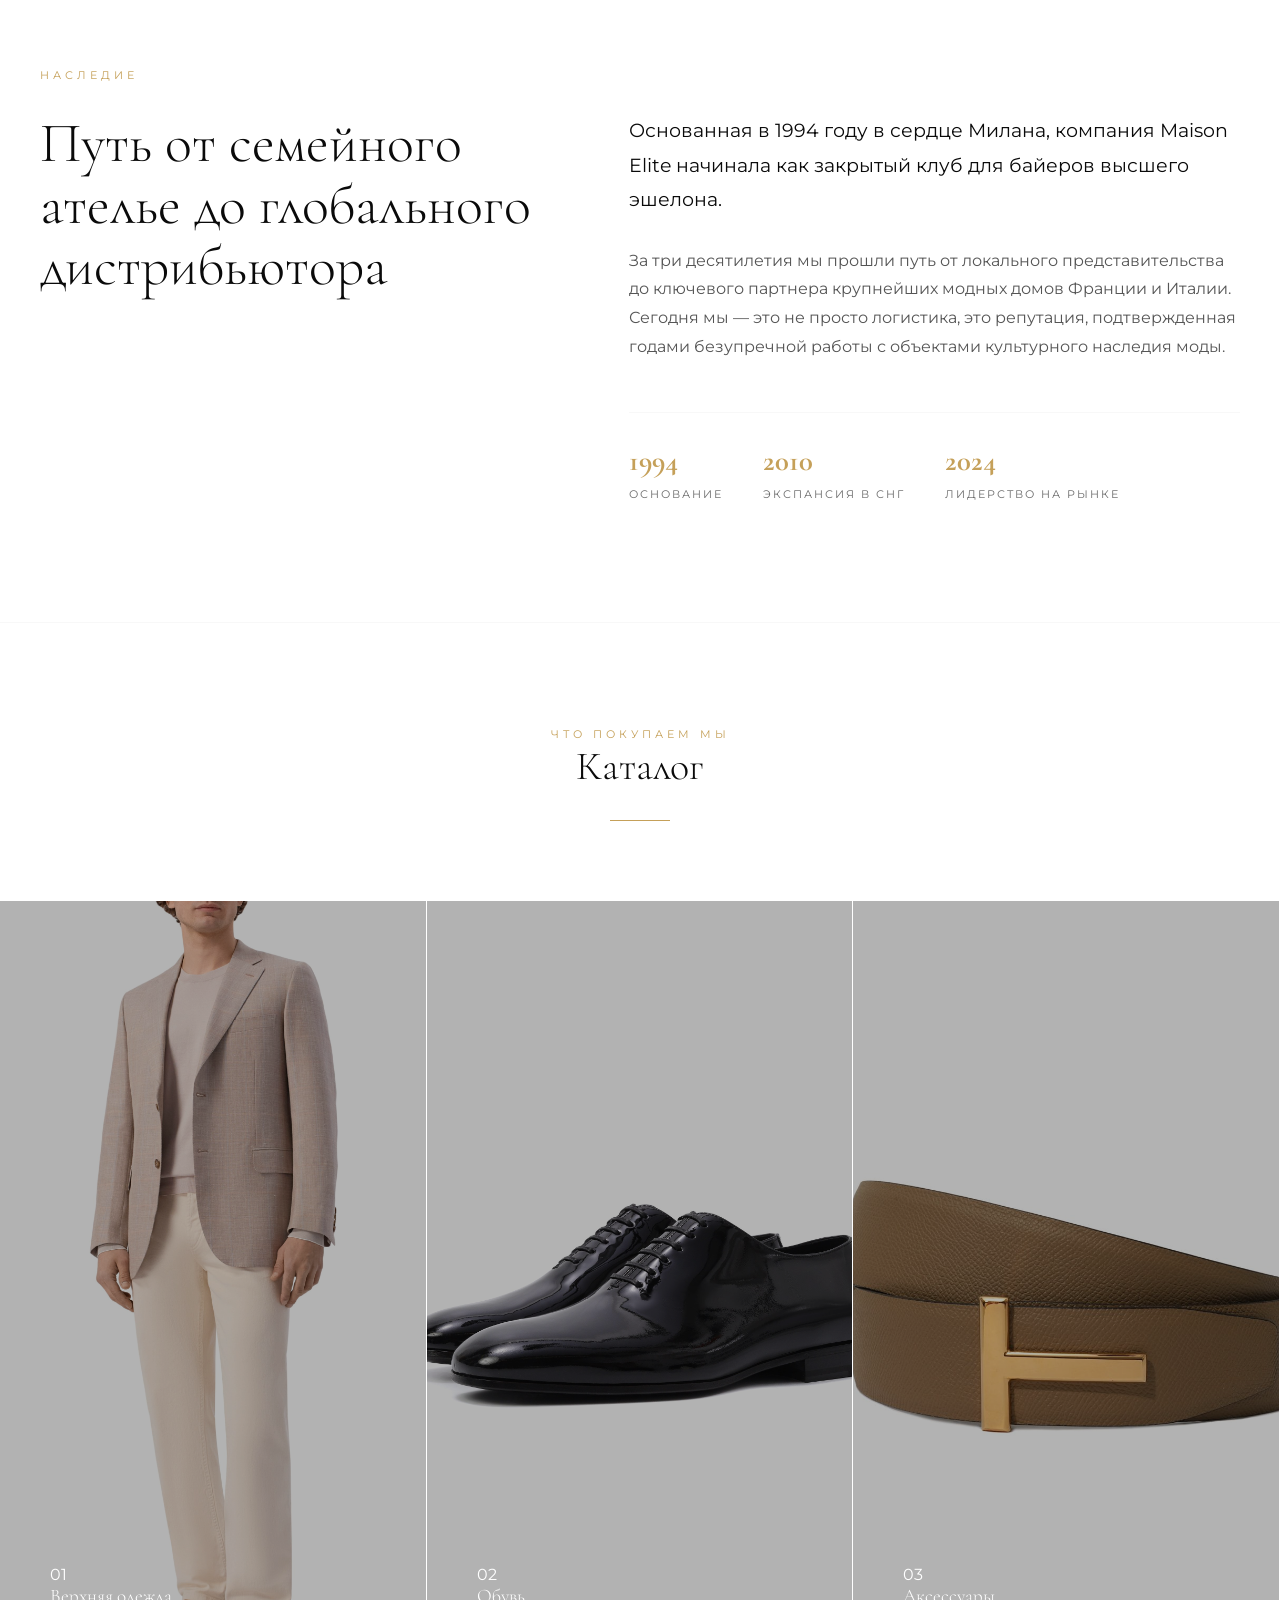
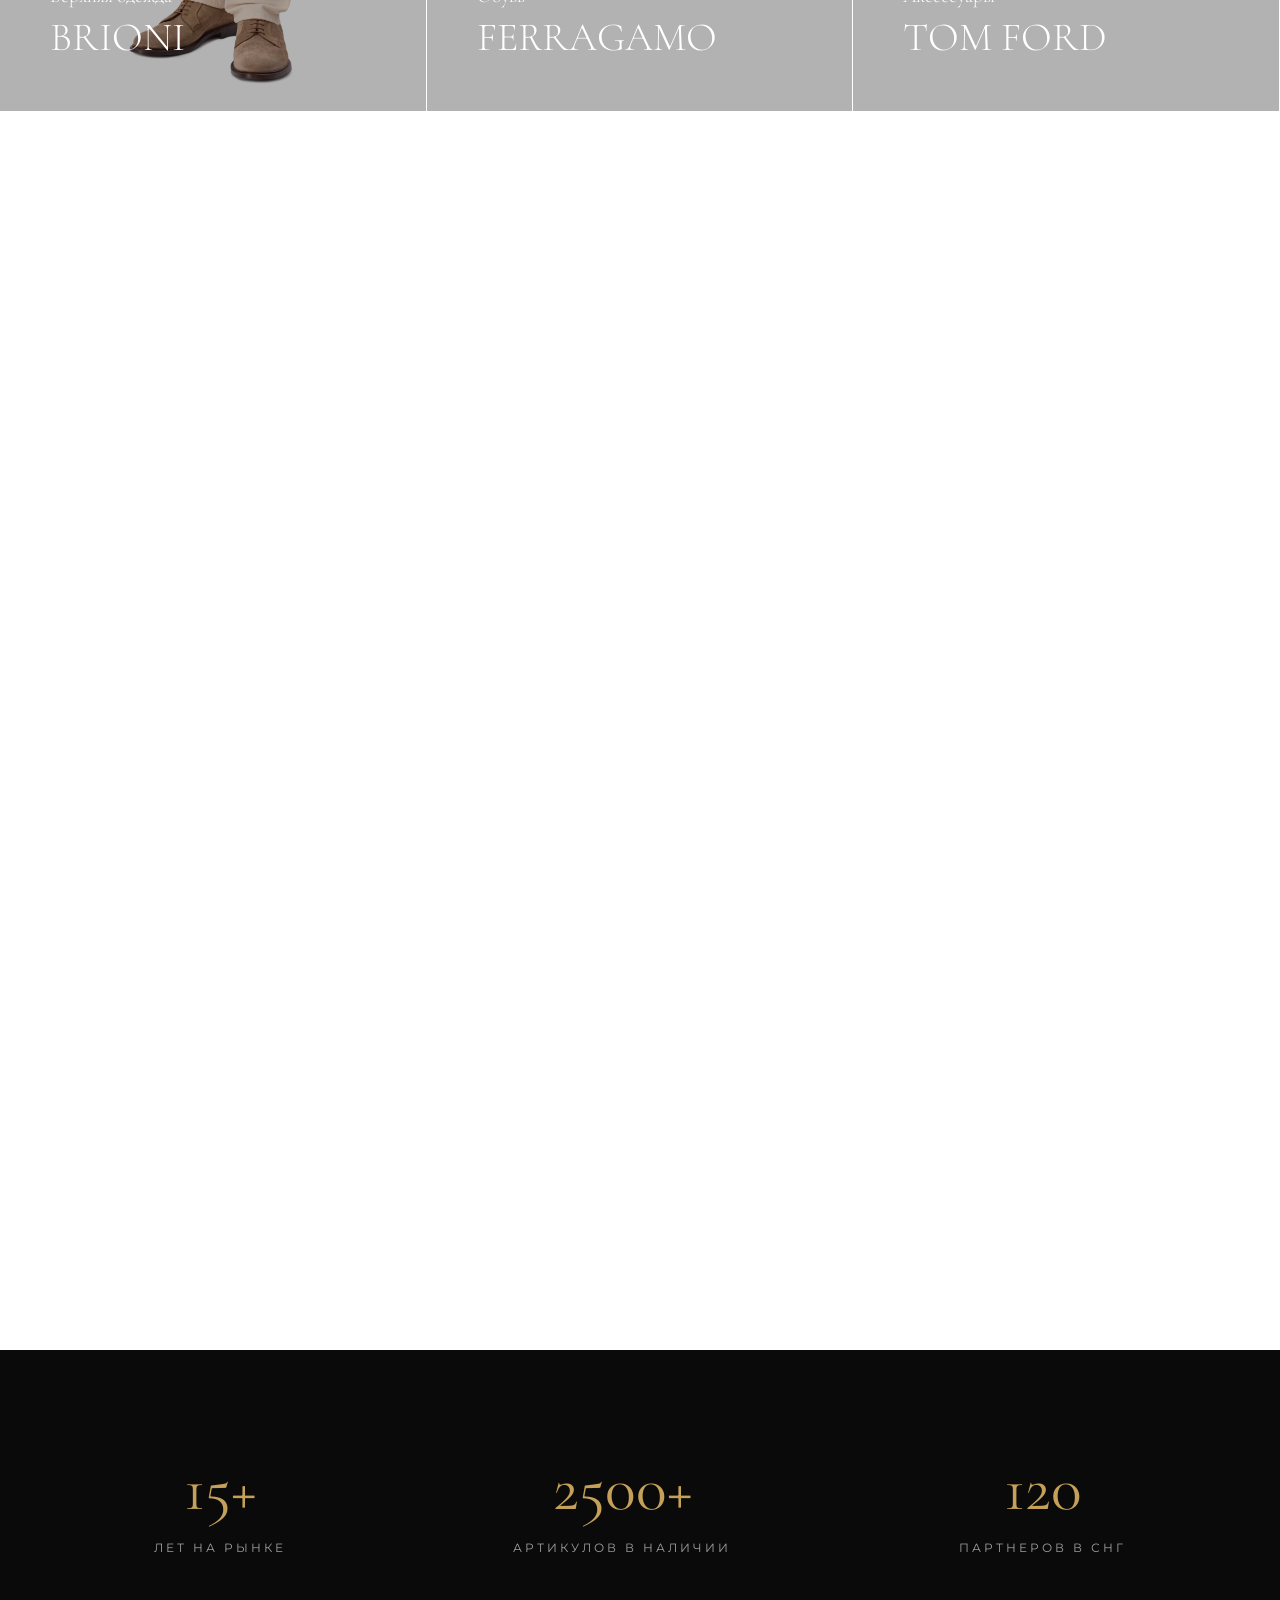
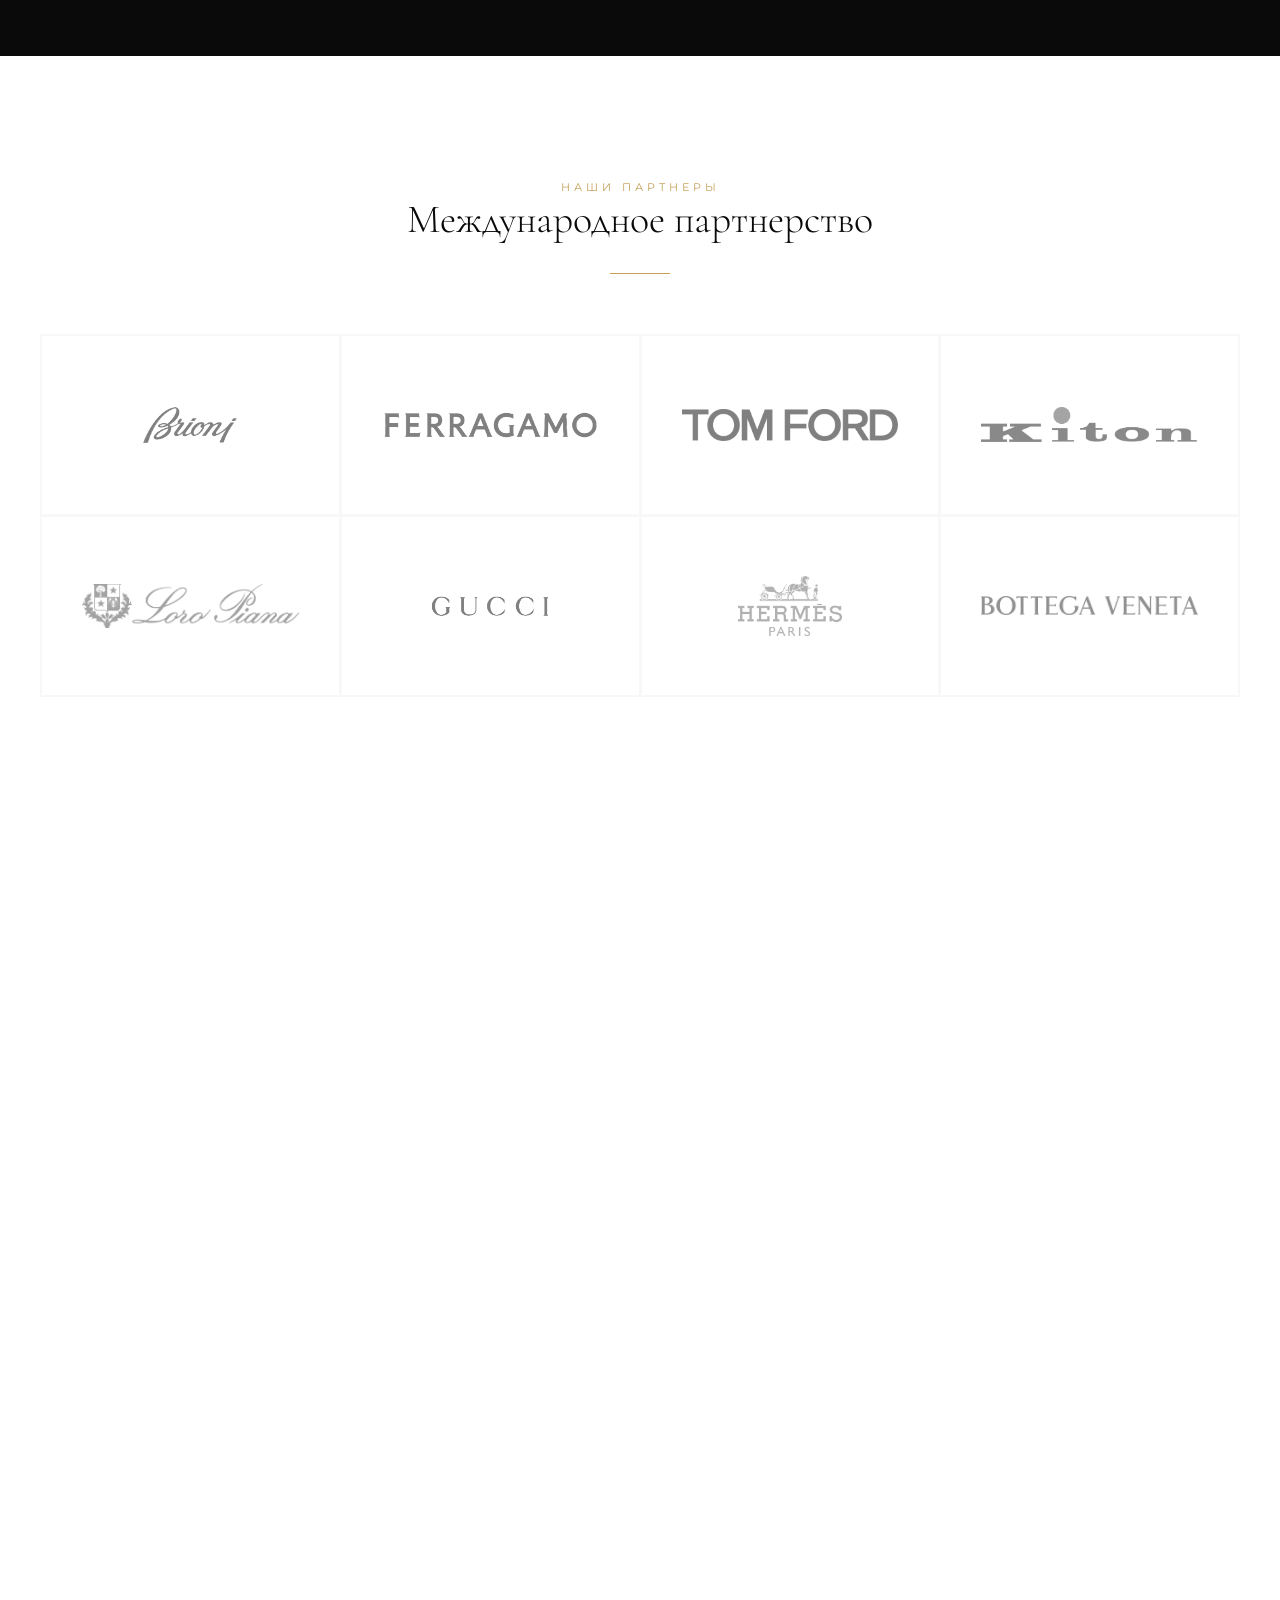
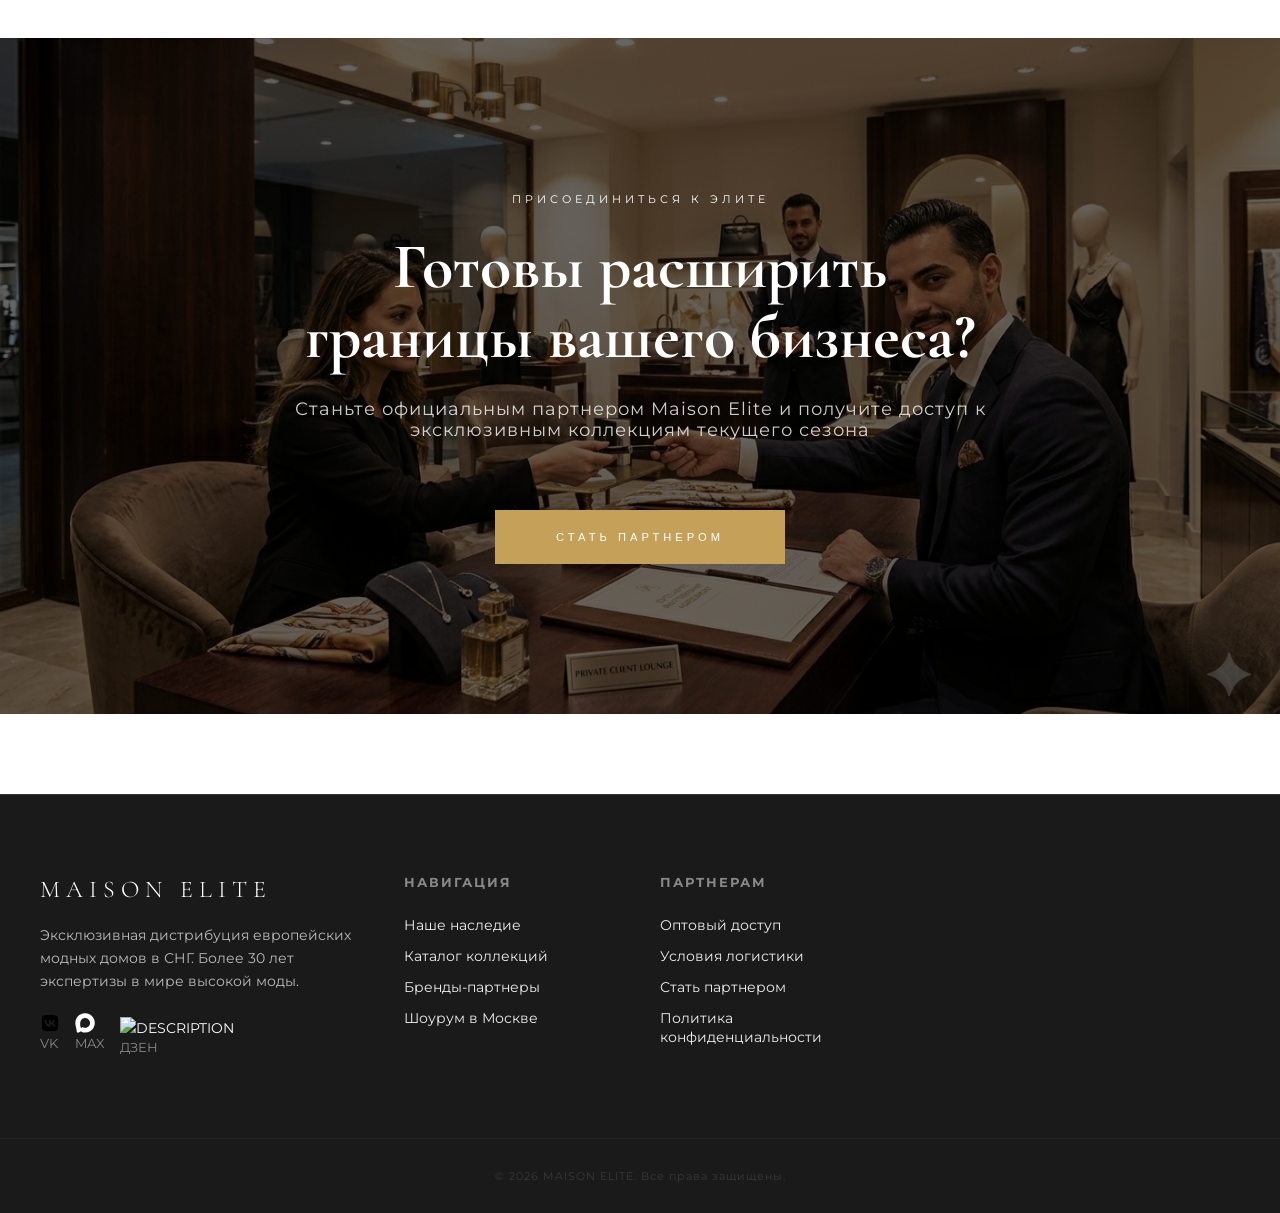
==== commit 701ae8c4: "Changed icons in footer" ====
--- a/index.html
+++ b/index.html
@@ -278,9 +278,9 @@
                 <a href="#" class="logo">MAISON ELITE</a>
                 <p>Эксклюзивная дистрибуция европейских модных домов в СНГ. Более 30 лет экспертизы в мире высокой моды.</p>
                 <div class="social-links">
-                    <a href="#">Instagram</a>
-                    <a href="#">Telegram</a>
-                    <a href="#">LinkedIn</a>
+                    <a href="#"><p><img src="img/vk.svg" alt="Description" width="20" height="20" style="vertical-align: sub; color: white;"></p>VK</a>
+                    <a href="#"><p><img src="img/max.svg" alt="Description" width="20" height="20" style="vertical-align: sub; color: white;"></p>MAX</a>
+                    <a href="#"><p><img src="img/dzen.svg" alt="Description" width="20" height="20" style="vertical-align: sub; color: white;"></p>Дзен</a>
                 </div>
             </div>
 
--- a/css/style.css
+++ b/css/style.css
@@ -934,11 +934,13 @@
     color: var(--black);
     border-color: var(--white);
 }
-.contact-links-new {
+a.contact-links-new {
     color: black;
     text-decoration: none;
-}
+    transition: color 0.2s ease-in-out; 
+}
+
 .contact-links-new:hover {
-    text-decoration:underline;
-    color: #DBB289;
-}
+    color: #DBB289; /* При наведении становится золотистым */
+    text-decoration: underline;
+}
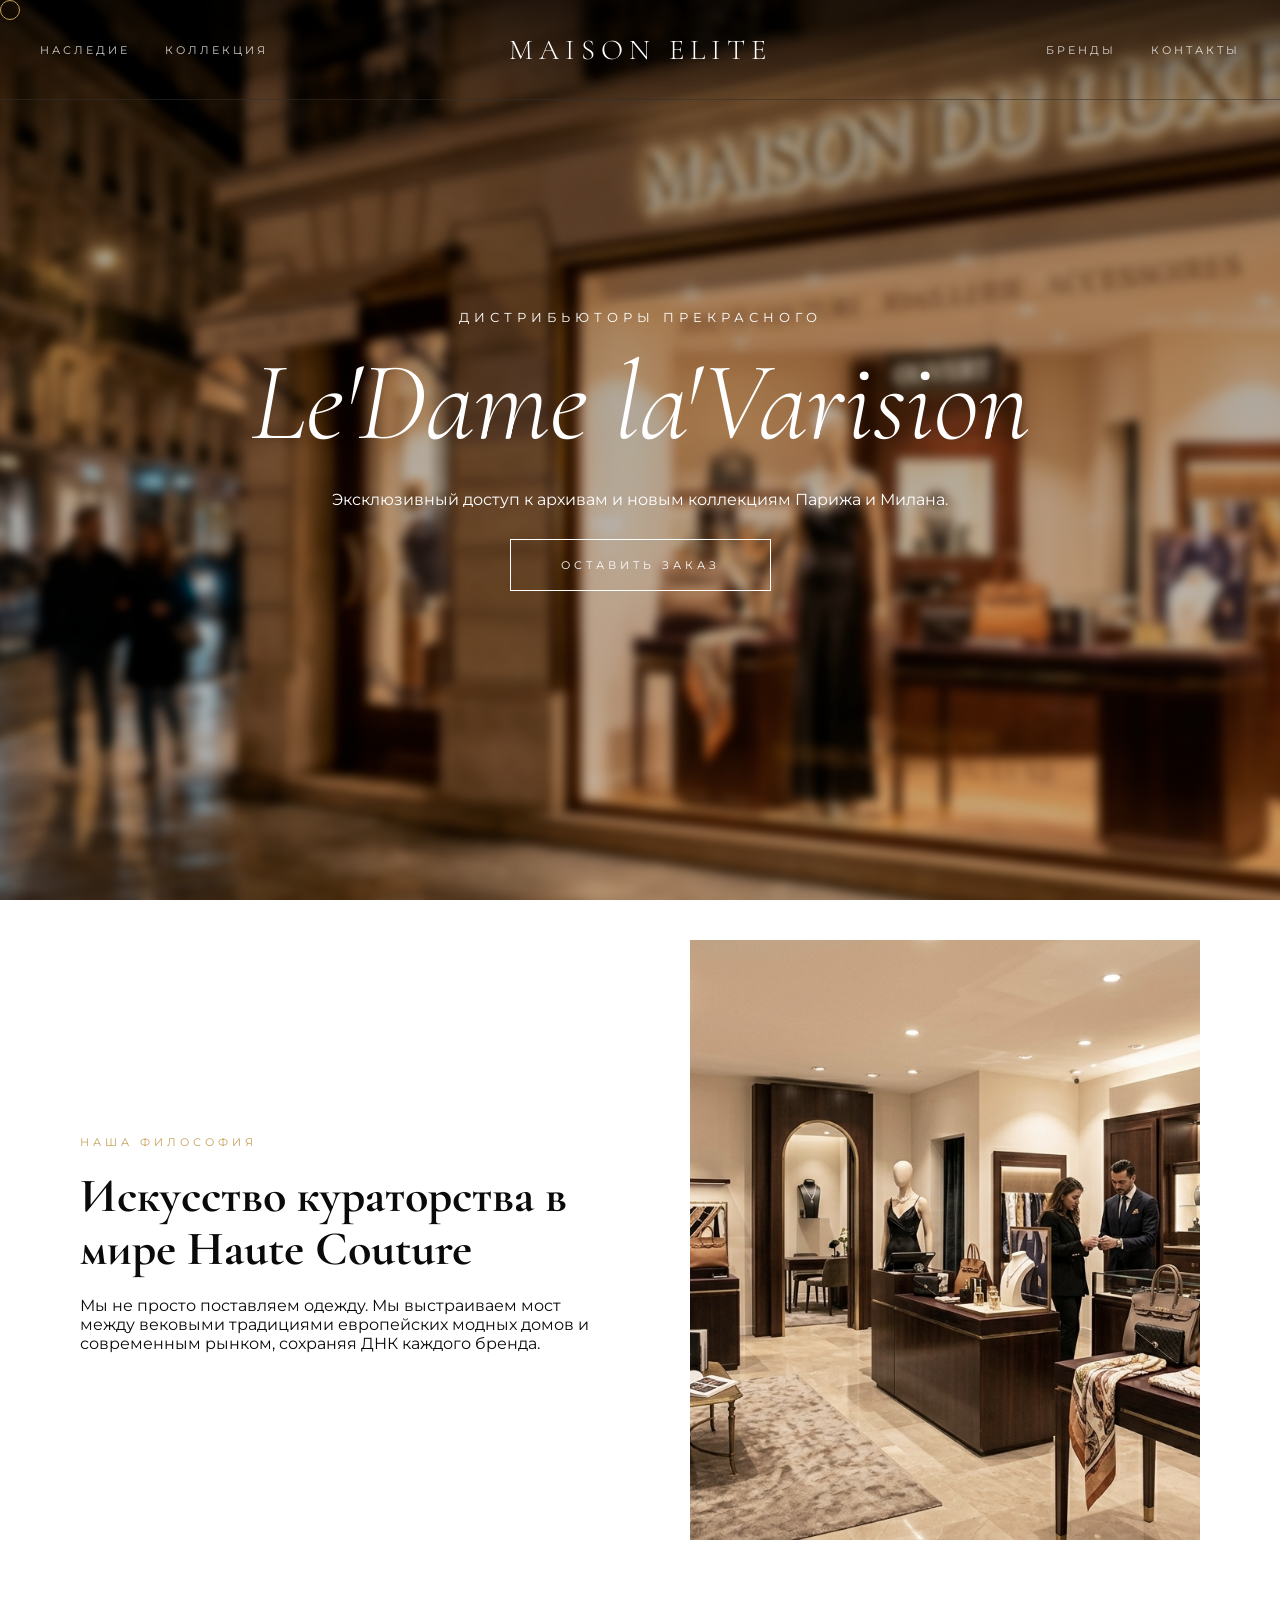
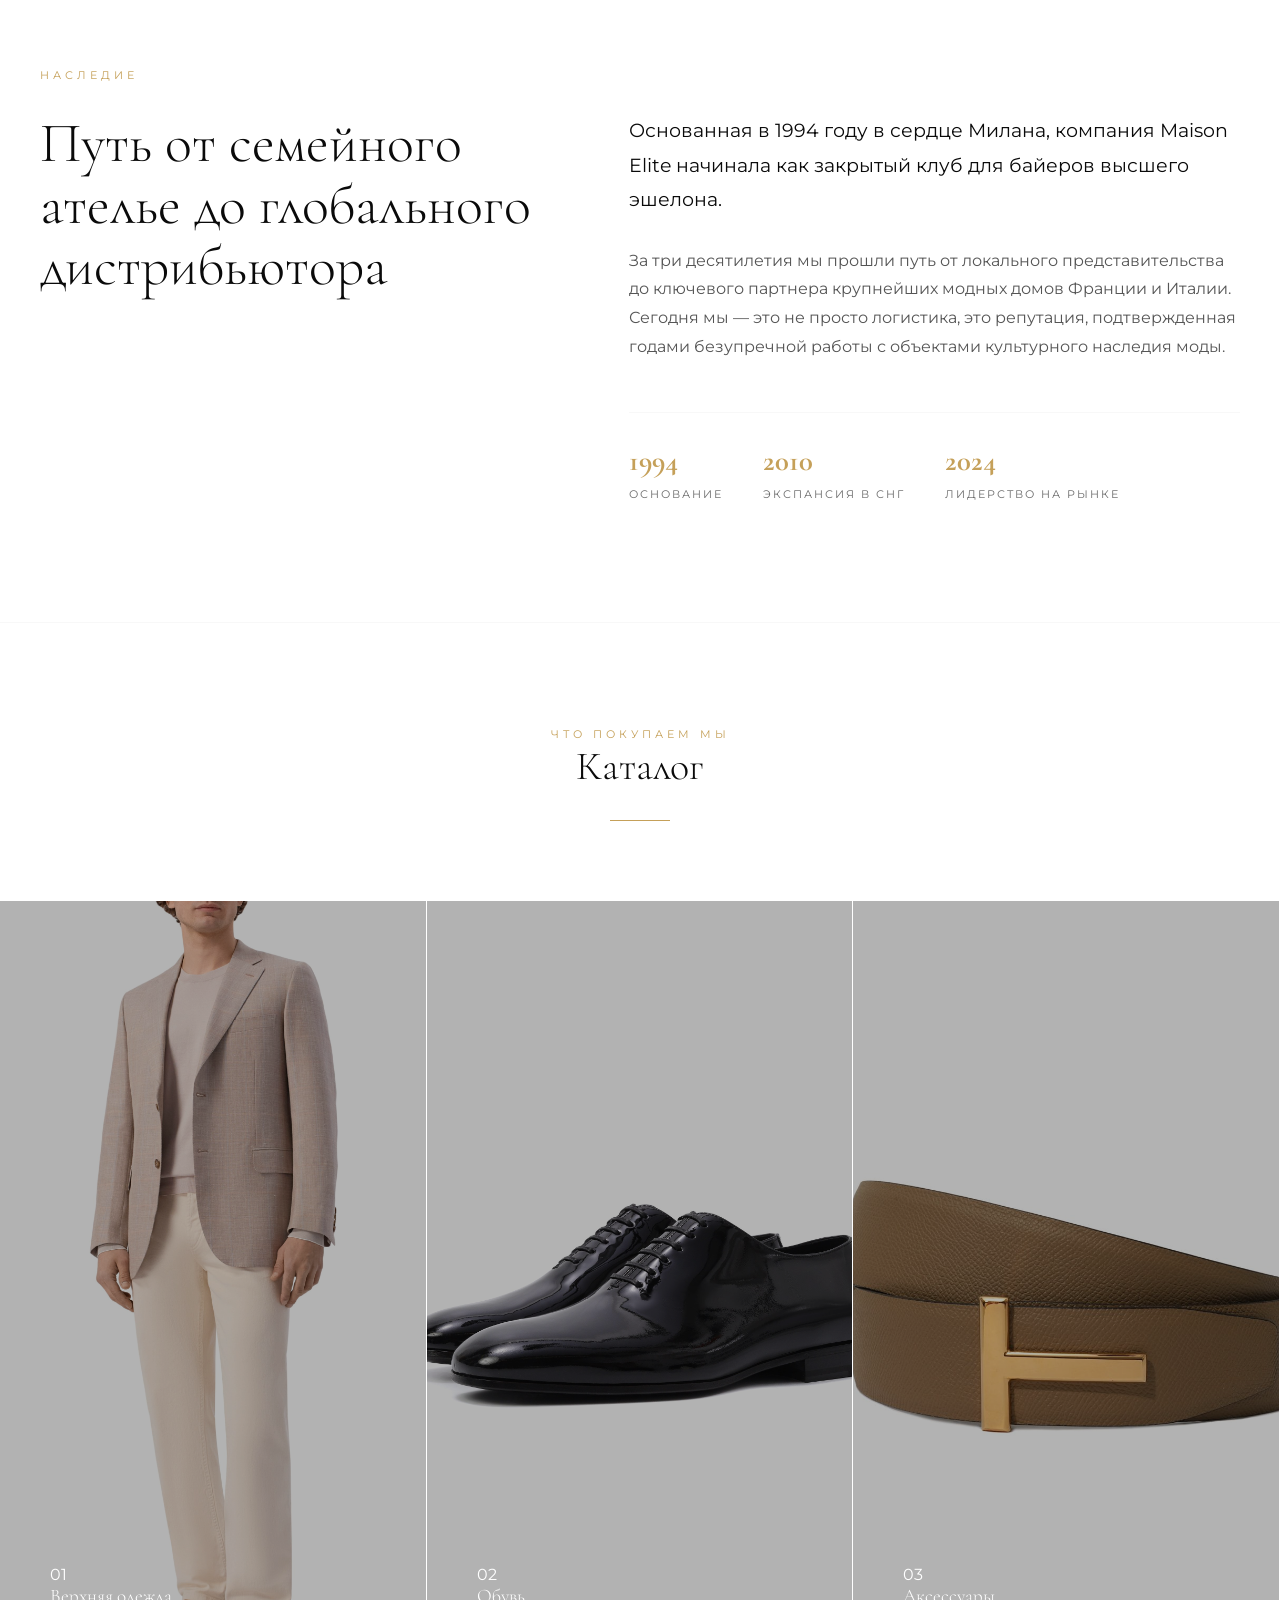
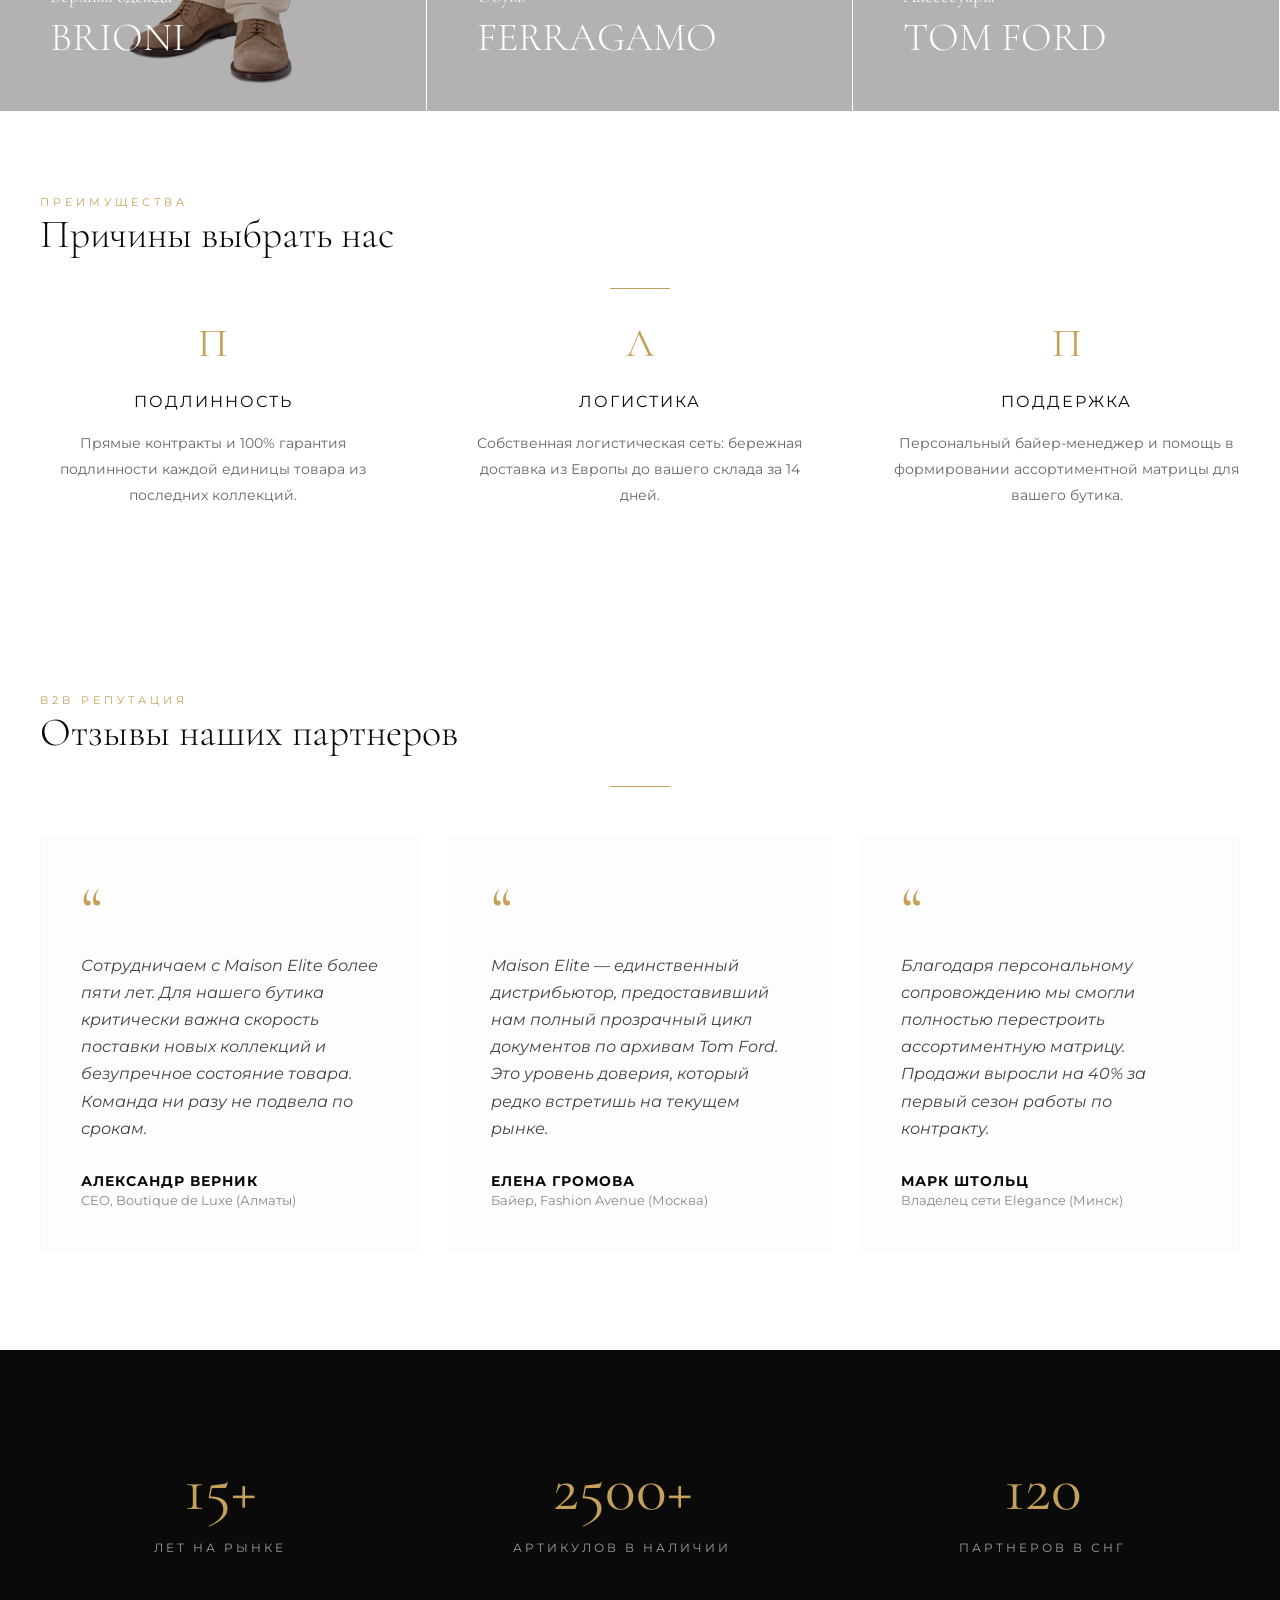
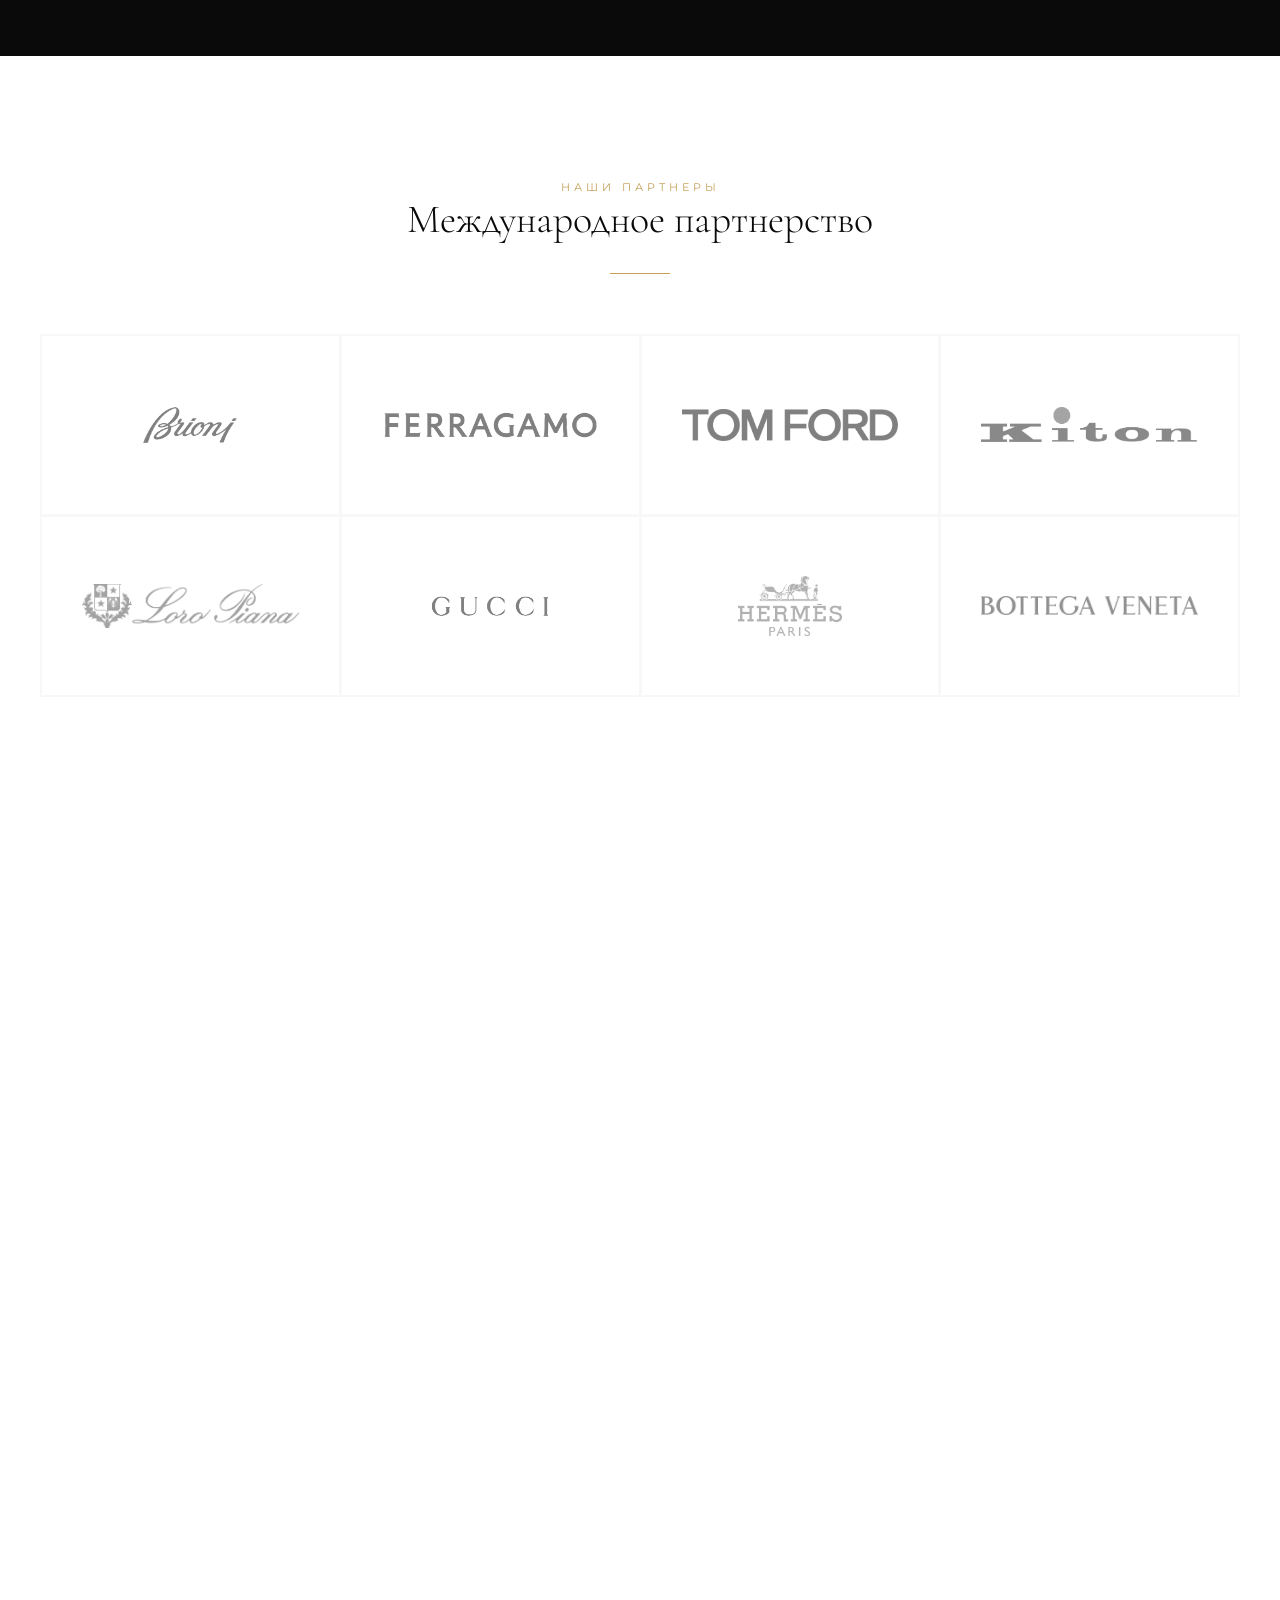
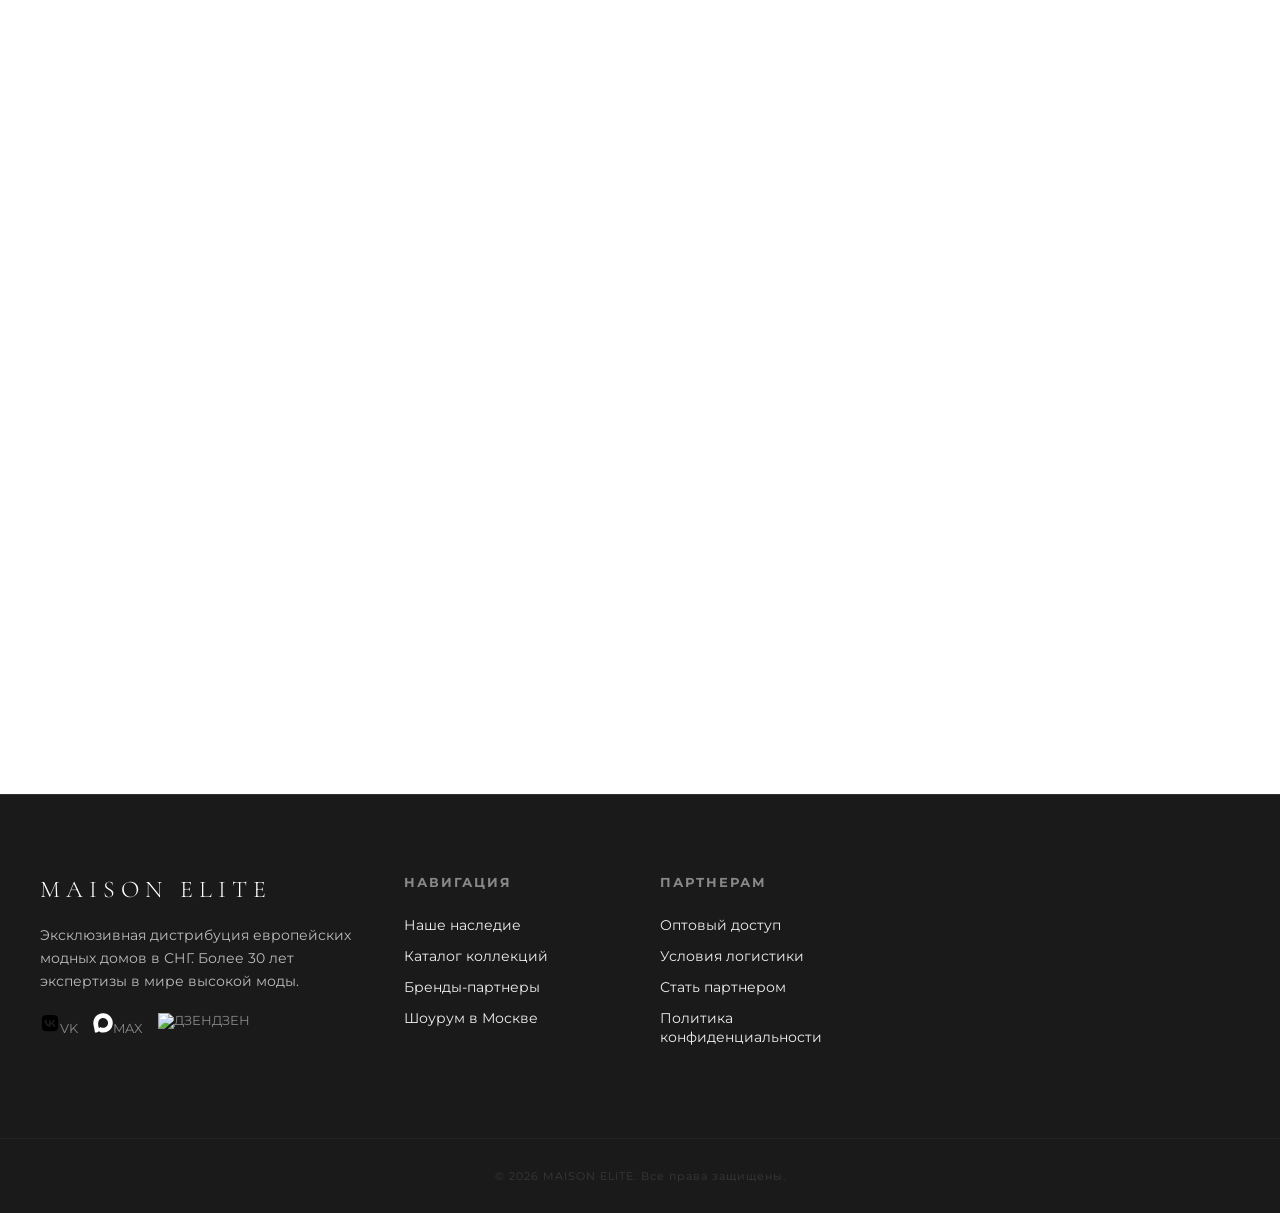
==== commit 070c867f: "Refactor social links in footer section" ====
--- a/index.html
+++ b/index.html
@@ -278,9 +278,9 @@
                 <a href="#" class="logo">MAISON ELITE</a>
                 <p>Эксклюзивная дистрибуция европейских модных домов в СНГ. Более 30 лет экспертизы в мире высокой моды.</p>
                 <div class="social-links">
-                    <a href="#"><p><img src="img/vk.svg" alt="Description" width="20" height="20" style="vertical-align: sub; color: white;"></p>VK</a>
-                    <a href="#"><p><img src="img/max.svg" alt="Description" width="20" height="20" style="vertical-align: sub; color: white;"></p>MAX</a>
-                    <a href="#"><p><img src="img/dzen.svg" alt="Description" width="20" height="20" style="vertical-align: sub; color: white;"></p>Дзен</a>
+                    <a href="#"><img src="img/vk.svg" alt="VK" width="20" height="20">VK</a>
+                    <a href="#"><img src="img/max.svg" alt="MAX" width="20" height="20">MAX</a>
+                    <a href="#"><img src="img/dzen.svg" alt="Дзен" width="20" height="20">Дзен</a>
                 </div>
             </div>
 
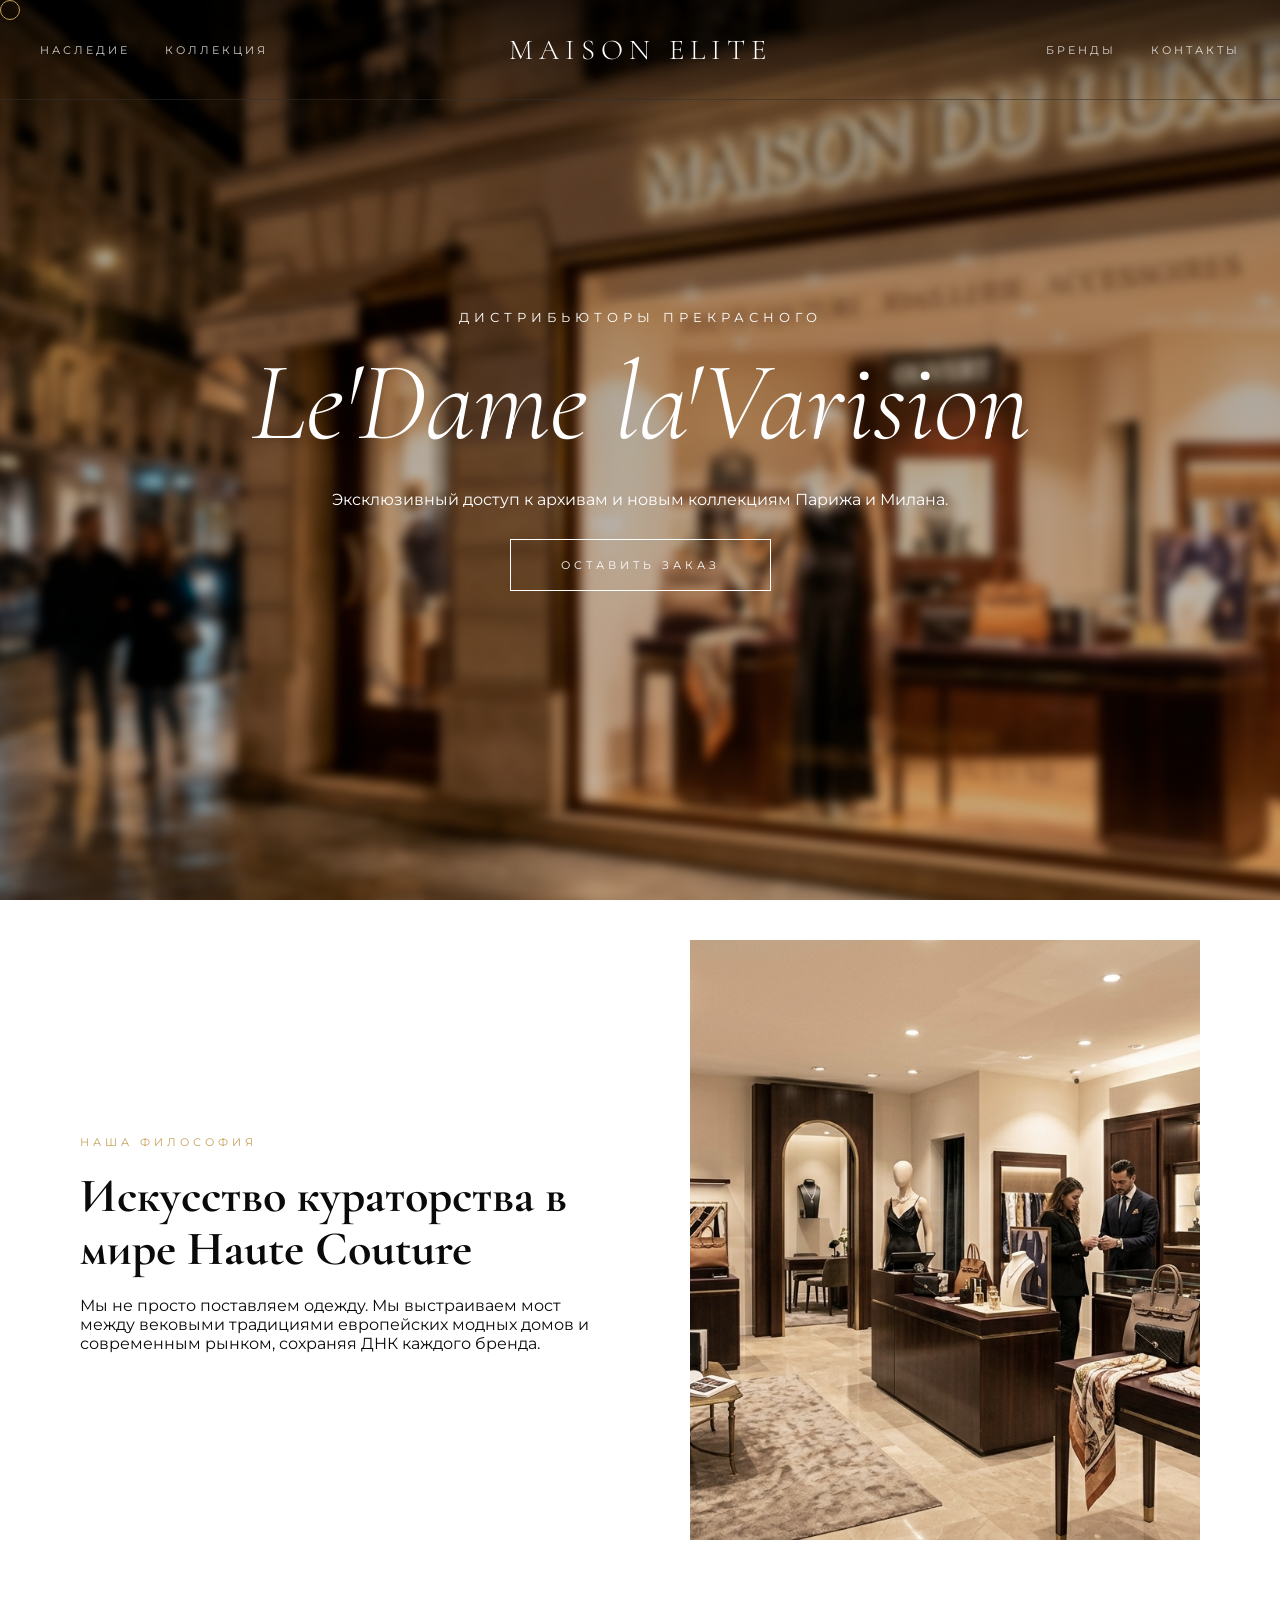
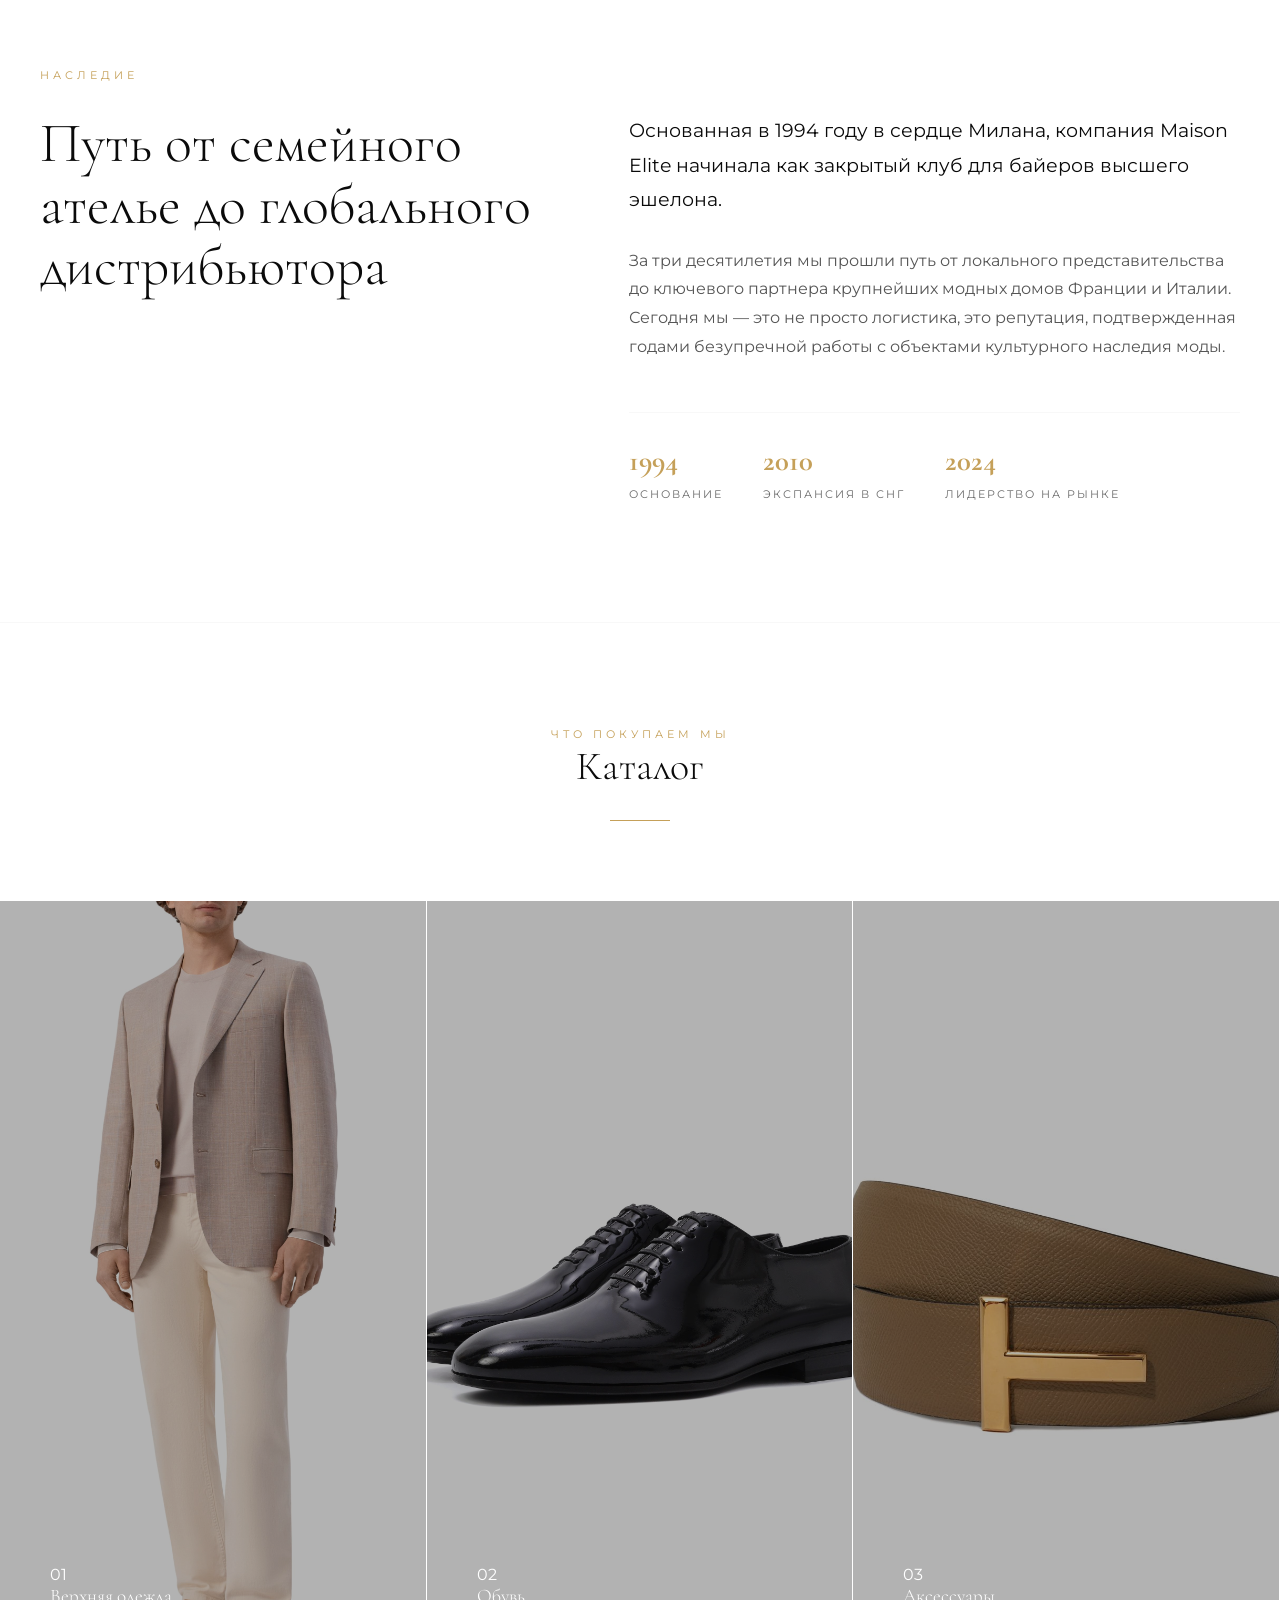
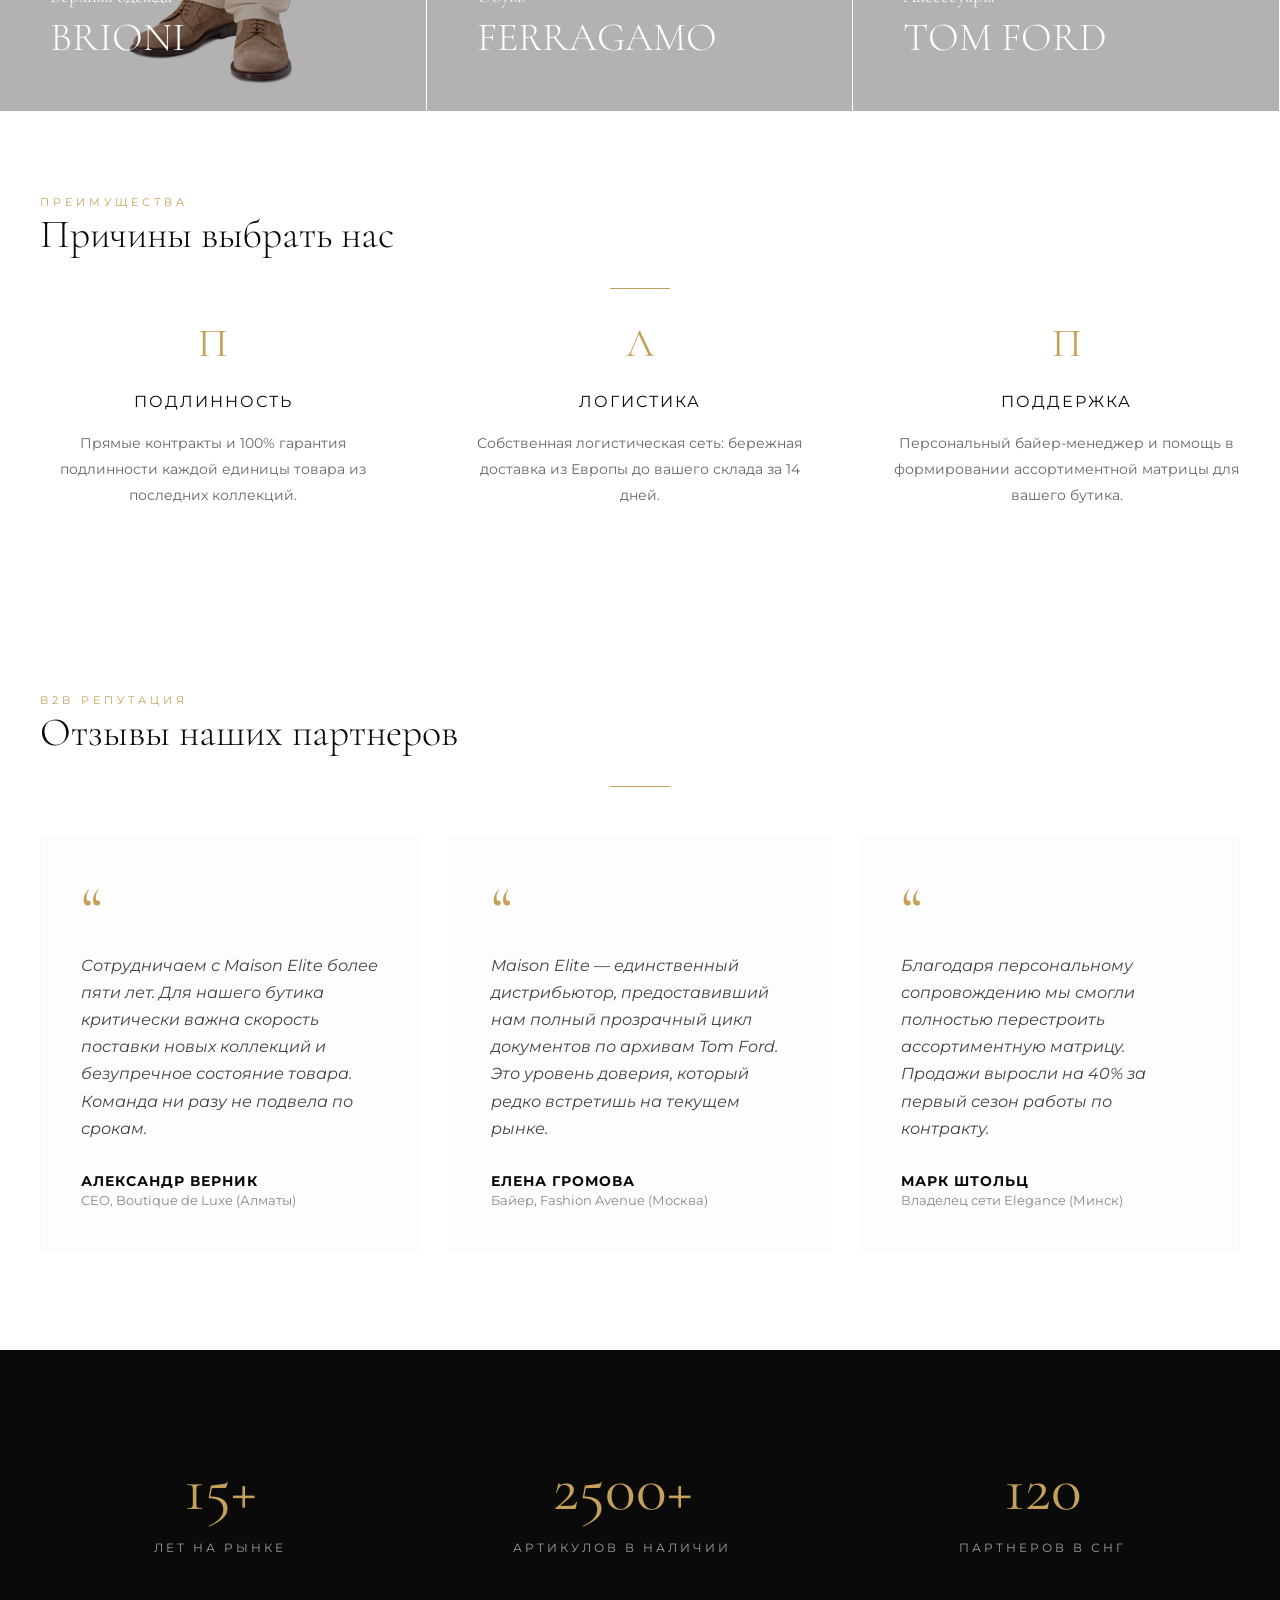
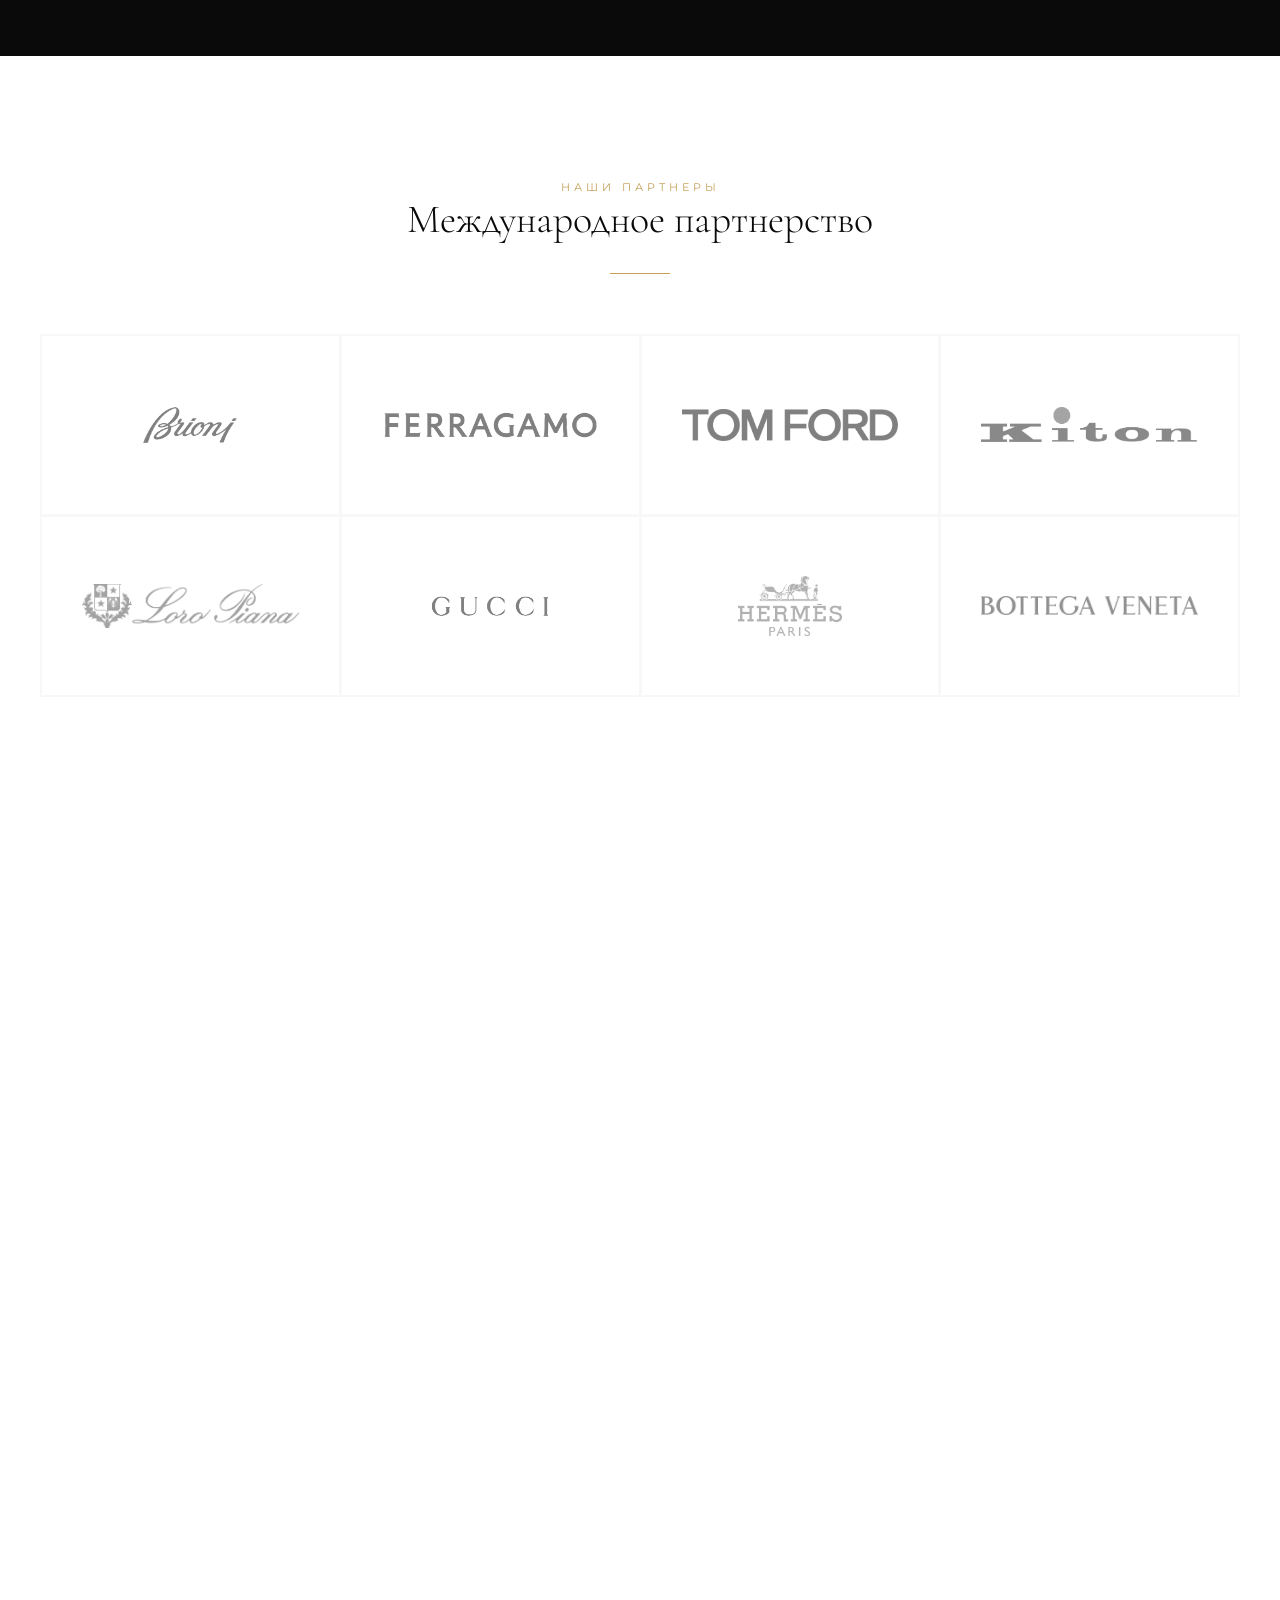
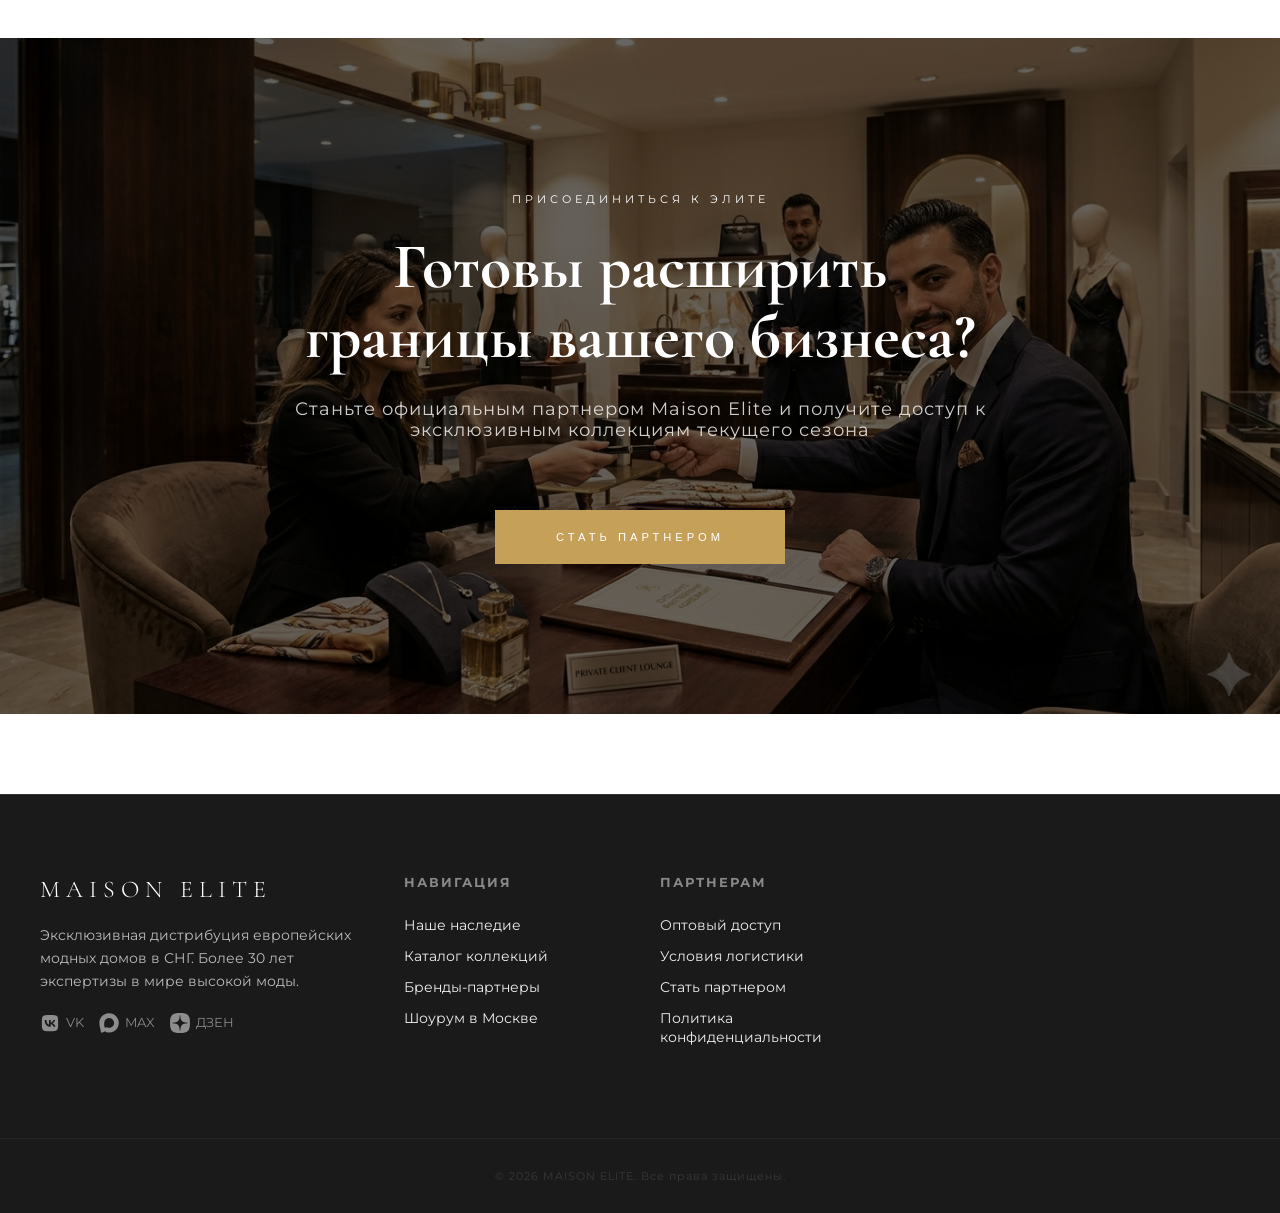
==== commit 6094a349: "Update consent label to include privacy link" ====
--- a/index.html
+++ b/index.html
@@ -327,7 +327,7 @@
             
             <div class="checkbox-wrapper">
                 <input type="checkbox" id="fz152" required>
-                <label for="fz152">Согласен на обработку персональных данных (152-ФЗ)</label>
+                <label for="fz152">Согласен на обработку <a href="/privacy.html">персональных данных</a> (152-ФЗ)</label>
             </div>
             
             <button type="submit" class="btn-outline" style="background: var(--black); width: 100%;">Отправить данные</button>
--- a/css/style.css
+++ b/css/style.css
@@ -472,10 +472,34 @@
 }
 
 .social-links a {
+    display: inline-flex;   /* Включаем flex для выравнивания содержимого ссылки */
+    align-items: center;    /* Выравниваем иконку и текст строго по центру по вертикали */
+    gap: 6px;               /* Задаем небольшой отступ между иконкой и текстом */
     color: #888;
     font-size: 0.8rem;
     text-decoration: none;
     text-transform: uppercase;
+    transition: color 0.2s ease; /* Плавный переход цвета при наведении */
+}
+
+/* Стили для SVG-иконок внутри ссылок */
+.social-links a img {
+    width: 20px;
+    height: 20px;
+    /* Делает иконку белой, даже если исходный файл был темным */
+    filter: brightness(0) invert(1); 
+    /* Эффект полупрозрачности, чтобы иконка подходила под цвет текста #888 */
+    opacity: 0.5; 
+    transition: opacity 0.2s ease;
+}
+
+/* Эффект при наведении (опционально, для красоты) */
+.social-links a:hover {
+    color: #fff; /* Текст становится белым при наведении */
+}
+
+.social-links a:hover img {
+    opacity: 1;  /* Иконка становится ярче при наведении */
 }
 
 .footer-bottom {
@@ -485,7 +509,6 @@
     font-size: 0.8rem;
     color: #666;
 }
-
 /* Адаптив для футера */
 @media (max-width: 992px) {
     .footer-content {
